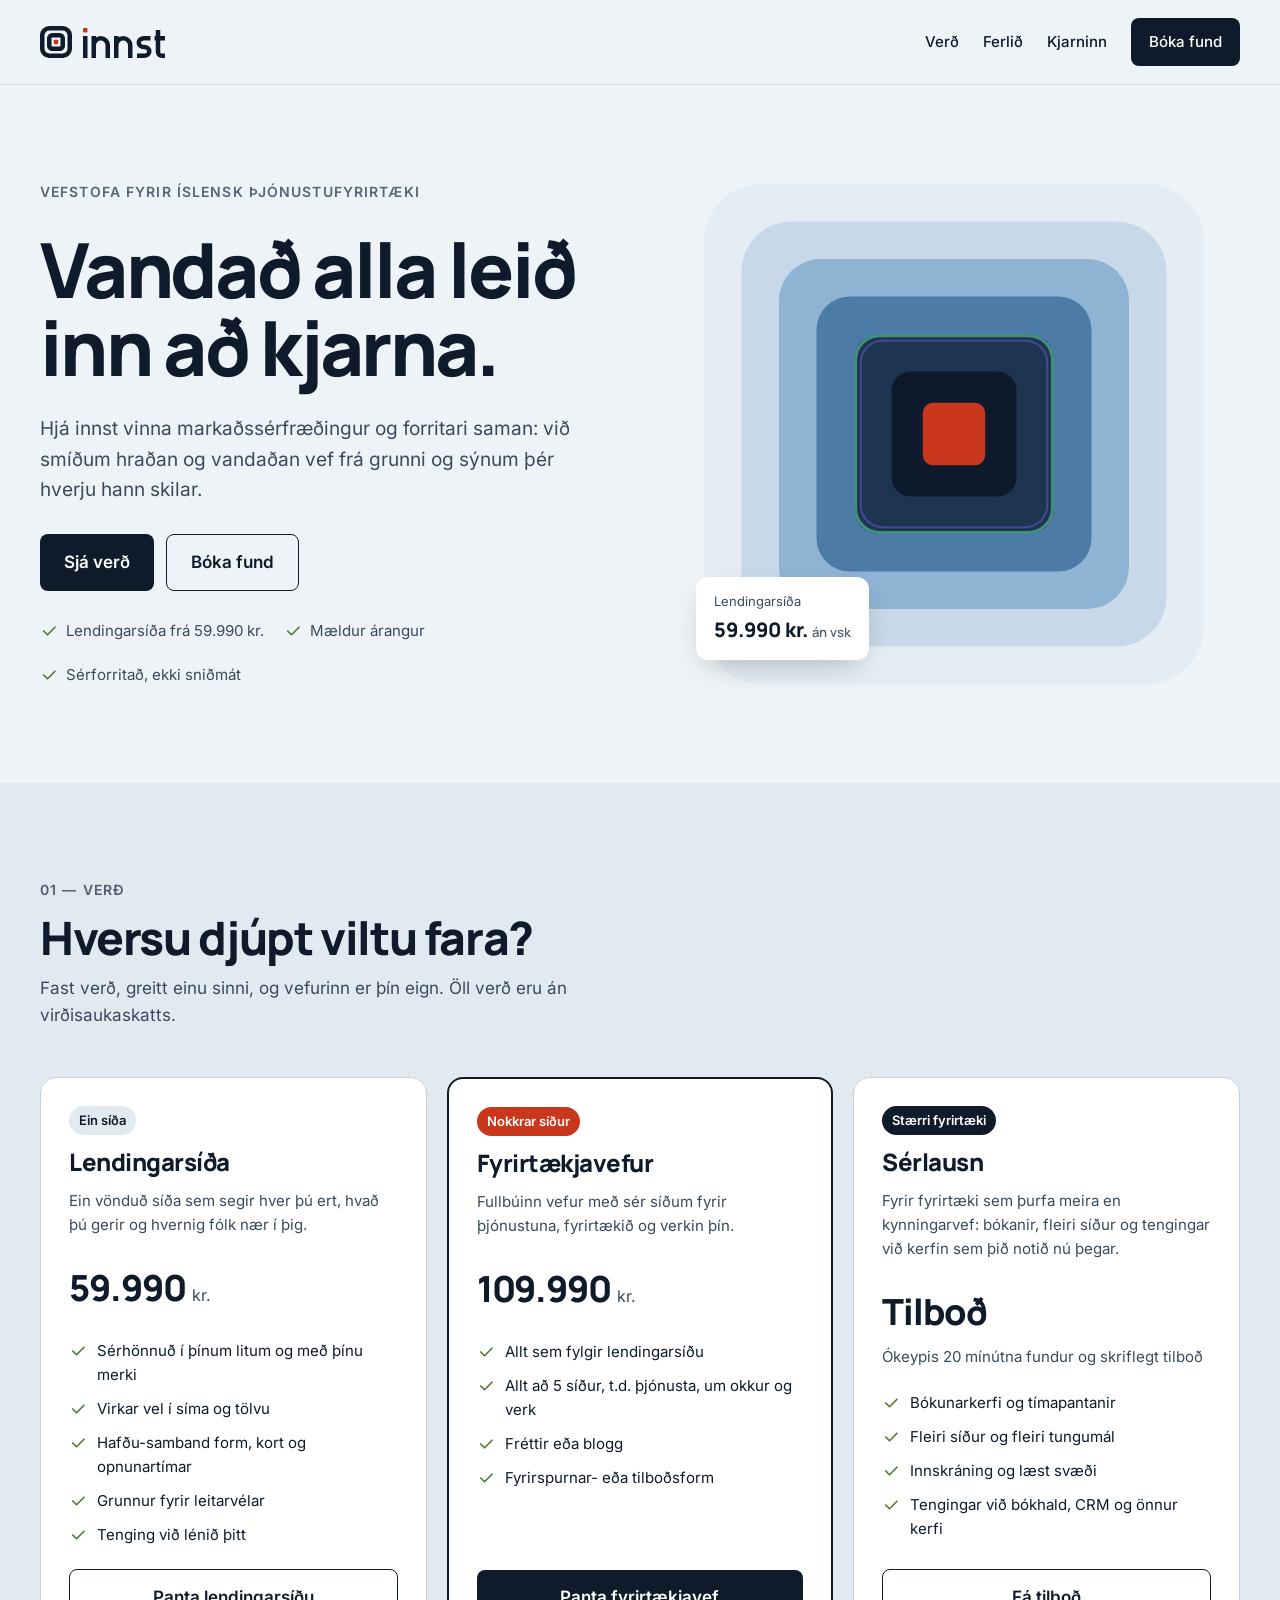
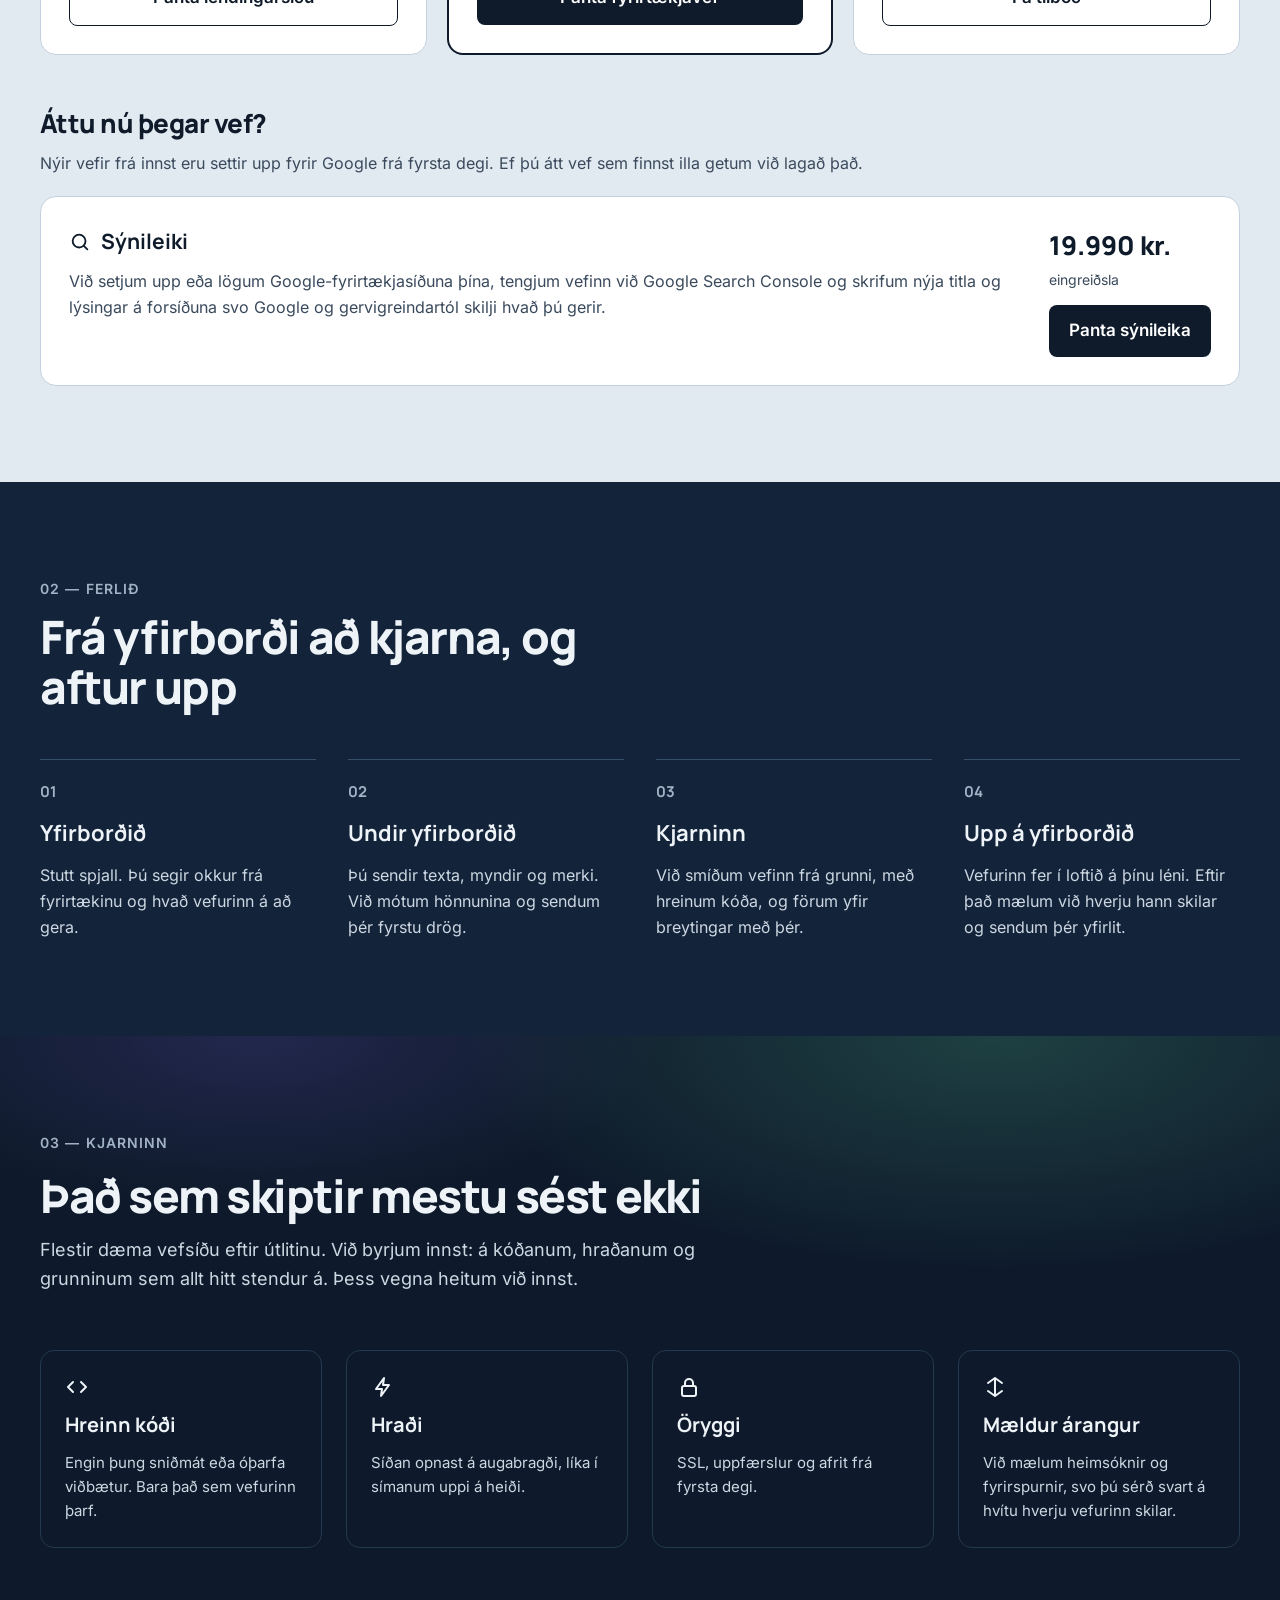
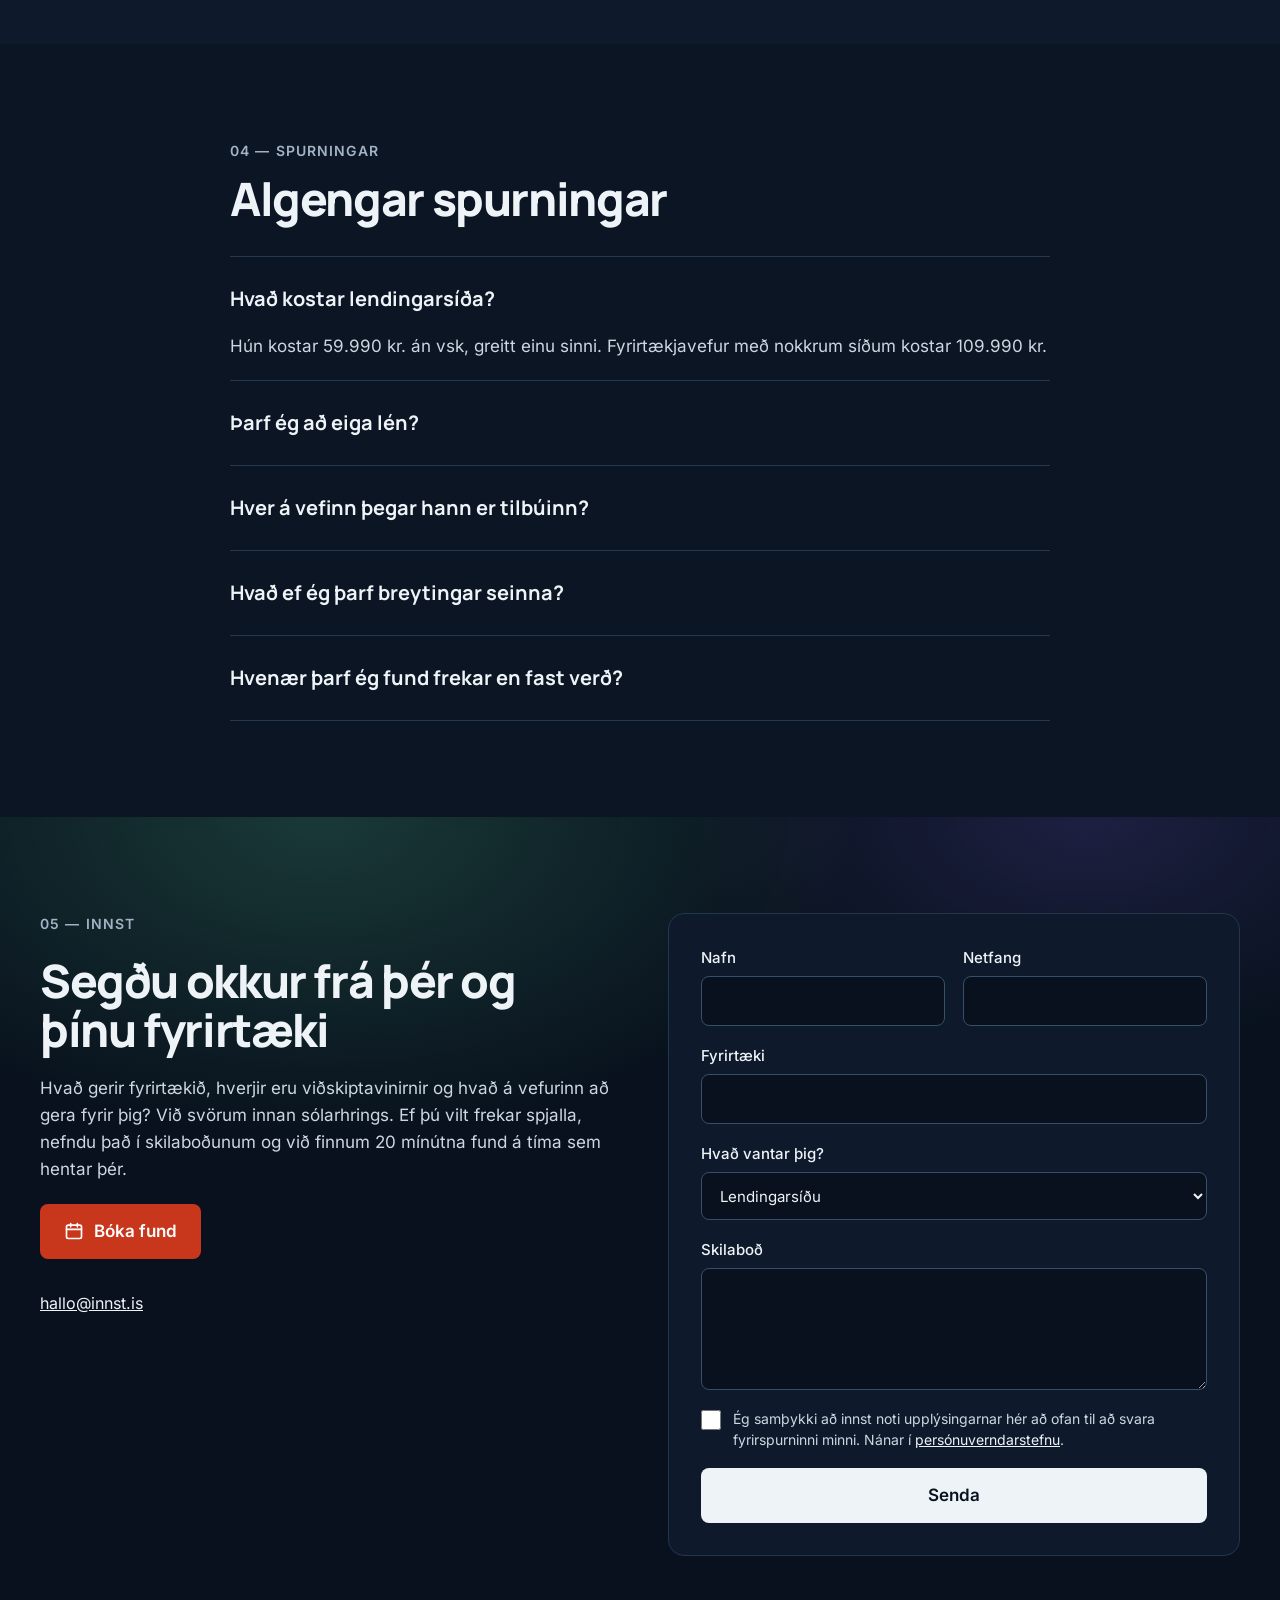
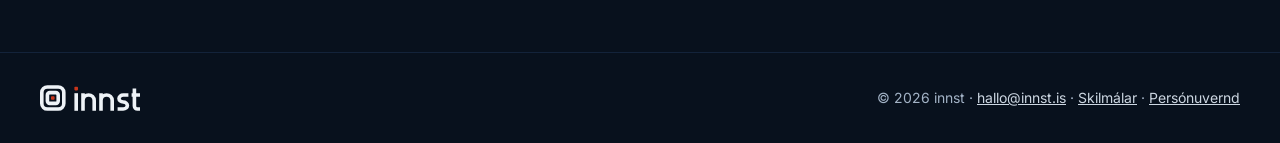
==== index.html @ d6b2d260 "Cloudflare Web Analytics sett inn handvirkt á allar síður innst.is fer ekki lengur í gegnum Cloudfla" ====
<!doctype html>
<html lang="is">
<head>
<meta charset="utf-8">
<meta name="viewport" content="width=device-width, initial-scale=1">
<title>innst — vefstofa</title>
<meta name="description" content="Vandað alla leið inn að kjarna. innst smíðar vefsíður fyrir íslensk þjónustufyrirtæki á föstu verði án vsk.">
<link rel="icon" href="favicon.svg" type="image/svg+xml">
<link rel="icon" href="favicon-32.png" sizes="32x32" type="image/png">
<link rel="apple-touch-icon" href="apple-touch-icon.png">
<meta property="og:title" content="innst — vefstofa">
<meta property="og:description" content="Vandað alla leið inn að kjarna. Vefsíður á föstu verði fyrir íslensk fyrirtæki.">
<meta property="og:type" content="website">
<meta property="og:url" content="https://innst.is/">
<meta property="og:locale" content="is_IS">
<meta property="og:site_name" content="innst">
<meta property="og:image" content="https://innst.is/og-image.png">
<meta property="og:image:width" content="1200">
<meta property="og:image:height" content="630">
<meta property="og:image:alt" content="innst merkið og slagorðið Vandað alla leið inn að kjarna.">
<meta name="twitter:card" content="summary_large_image">
<link rel="canonical" href="https://innst.is/">
<script type="application/ld+json">
{
  "@context": "https://schema.org",
  "@type": "ProfessionalService",
  "name": "innst",
  "description": "Vandað alla leið inn að kjarna. Vefstofa sem smíðar vefsíður fyrir íslensk þjónustufyrirtæki. Markaðssérfræðingur og forritari vinna saman og mæla árangurinn.",
  "url": "https://innst.is/",
  "logo": "https://innst.is/assets/merki/innst-takn-1000.png",
  "image": "https://innst.is/og-image.png",
  "email": "hallo@innst.is",
  "areaServed": { "@type": "Country", "name": "Ísland" },
  "knowsLanguage": ["is", "en"],
  "priceRange": "59.990 kr. – 109.990 kr. (án vsk)",
  "founder": [
    { "@type": "Person", "name": "Axel Örn Gíslason", "jobTitle": "Stofnandi", "email": "axel@innst.is" },
    { "@type": "Person", "name": "Ólafur Rafn Gíslason", "jobTitle": "Meðstofnandi", "email": "olafur@innst.is" }
  ],
  "makesOffer": [
    { "@type": "Offer", "price": "59990", "priceCurrency": "ISK", "itemOffered": { "@type": "Service", "name": "Lendingarsíða" } },
    { "@type": "Offer", "price": "109990", "priceCurrency": "ISK", "itemOffered": { "@type": "Service", "name": "Fyrirtækjavefur" } },
    { "@type": "Offer", "price": "19990", "priceCurrency": "ISK", "itemOffered": { "@type": "Service", "name": "Sýnileiki á Google" } }
  ]
}
</script>
<link rel="preload" href="assets/letur/manrope.woff" as="font" type="font/woff" crossorigin>
<link rel="preload" href="assets/letur/inter.woff" as="font" type="font/woff" crossorigin>
<link rel="stylesheet" href="assets/letur/letur.css">
<style>
body{margin:0;background:#EEF3F7}
[hidden]{display:none !important}
.g-radio{position:absolute;opacity:0;pointer-events:none}
.g-tabs{display:inline-flex;align-self:flex-start;background:#FFFFFF;border:1px solid #C3D1DE;border-radius:999px;padding:4px;gap:4px}
.g-tabs label{font-weight:600;font-size:15px;padding:10px 22px;min-height:44px;box-sizing:border-box;border-radius:999px;cursor:pointer;display:inline-flex;align-items:center;color:#0F1B2A}
#g-askrift:checked~.g-tabs label[for=g-askrift],#g-stadgreida:checked~.g-tabs label[for=g-stadgreida]{background:#0F1B2A;color:#FFFFFF}
#g-askrift:focus-visible~.g-tabs label[for=g-askrift],#g-stadgreida:focus-visible~.g-tabs label[for=g-stadgreida]{outline:2px solid #C8361B;outline-offset:2px}
.g-pane-stadgreida{display:none}
#g-stadgreida:checked~.g-pane-askrift{display:none !important}
#g-stadgreida:checked~.g-pane-stadgreida{display:block}
a{color:#0F1B2A}a:hover{color:#3A4A5C}
details summary{cursor:pointer;list-style:none}
details summary::-webkit-details-marker{display:none}
</style>
</head>
<body>
<div style="font-family: Inter, system-ui, sans-serif; color: #0F1B2A; background: #EEF3F7; font-size: 17px; line-height: 1.6">

<!-- NAV -->
<header style="border-bottom: 1px solid #D3DEE8; background: #EEF3F7">
<nav style="max-width: 1200px; margin: 0 auto; padding: 18px 24px; display: flex; flex-wrap: wrap; align-items: center; justify-content: space-between; gap: 16px">
<a href="#efst" aria-label="innst, forsíða" style="font-family: Manrope, sans-serif; font-weight: 800; font-size: 26px; letter-spacing: -0.04em; text-decoration: none; color: #0F1B2A; display: flex; align-items: center; gap: 10px">
<svg viewBox="0 0 250 64" width="125" height="32" aria-hidden="true"><rect x="4.5" y="4.5" width="55" height="55" rx="14" fill="none" stroke="#0F1B2A" stroke-width="9"></rect><rect x="18.5" y="18.5" width="27" height="27" rx="6" fill="none" stroke="#0F1B2A" stroke-width="9"></rect><rect x="27.5" y="27.5" width="9" height="9" rx="2" fill="#C8361B"></rect><g transform="translate(86 0)"><g fill="none" stroke="#0F1B2A" stroke-width="9"><path d="M4.5 20V64"></path><path d="M21.5 20V64M21.5 38.5A14 14 0 0 1 49.5 38.5V64"></path><path d="M66.5 20V64M66.5 38.5A14 14 0 0 1 94.5 38.5V64"></path><path d="M135 24.5H122A10.5 8.75 0 0 0 111.5 33.25A10.5 8.75 0 0 0 122 42A10.5 8.75 0 0 1 132.5 50.75A10.5 8.75 0 0 1 122 59.5H108"></path><path d="M150 8V52A7.5 7.5 0 0 0 157.5 59.5H164M143 24.5H164"></path></g><rect x="0" y="4" width="9" height="9" rx="2" fill="#C8361B"></rect></g></svg>
</a>
<div style="display: flex; flex-wrap: wrap; align-items: center; gap: 24px; font-size: 15px; font-weight: 500">
<a hidden href="#verkefni" style="text-decoration: none">Verkin</a>
<a href="#verd" style="text-decoration: none">Verð</a>
<a href="#ferlid" style="text-decoration: none">Ferlið</a>
<a href="#kjarninn" style="text-decoration: none">Kjarninn</a>
<a href="#samband" style="text-decoration: none; background: #0F1B2A; color: #FFFFFF; padding: 12px 18px; border-radius: 8px; min-height: 44px; box-sizing: border-box; display: inline-flex; align-items: center">Bóka fund</a>
</div>
</nav>
</header>

<!-- HERO -->
<section id="efst" style="max-width: 1200px; margin: 0 auto; padding: 96px 24px 96px; display: grid; grid-template-columns: repeat(auto-fit, minmax(min(100%, 440px), 1fr)); gap: 56px; align-items: center">
<div style="display: flex; flex-direction: column; gap: 28px">
<p style="margin: 0; font-size: 14px; font-weight: 600; letter-spacing: 0.08em; text-transform: uppercase; color: #556576">Vefstofa fyrir íslensk þjónustufyrirtæki</p>
<h1 style="margin: 0; font-family: Manrope, sans-serif; font-weight: 800; font-size: clamp(42px, 6.2vw, 76px); line-height: 1.02; letter-spacing: -0.035em">Vandað alla leið inn að kjarna.</h1>
<p style="margin: 0; font-size: 19px; color: #3A4A5C; max-width: 34em">Hjá innst vinna markaðssérfræðingur og forritari saman: við smíðum hraðan og vandaðan vef frá grunni og sýnum þér hverju hann skilar.</p>
<div style="display: flex; flex-wrap: wrap; gap: 12px">
<a href="#verd" style="background: #0F1B2A; color: #FFFFFF; text-decoration: none; font-weight: 600; padding: 14px 24px; border-radius: 8px; min-height: 52px; box-sizing: border-box; display: inline-flex; align-items: center">Sjá verð</a>
<a href="#samband" style="border: 1.5px solid #0F1B2A; color: #0F1B2A; text-decoration: none; font-weight: 600; padding: 14px 24px; border-radius: 8px; min-height: 52px; box-sizing: border-box; display: inline-flex; align-items: center">Bóka fund</a>
</div>
<div style="display: flex; flex-wrap: wrap; gap: 20px; font-size: 15px; color: #3A4A5C">
<span style="display: inline-flex; align-items: center; gap: 8px"><svg width="18" height="18" viewBox="0 0 24 24" fill="none" stroke="#4E7A2A" stroke-width="2.2" stroke-linecap="round" stroke-linejoin="round" aria-hidden="true"><path d="M5 12l5 5L20 7"></path></svg>Lendingarsíða frá 59.990 kr.</span>
<span style="display: inline-flex; align-items: center; gap: 8px"><svg width="18" height="18" viewBox="0 0 24 24" fill="none" stroke="#4E7A2A" stroke-width="2.2" stroke-linecap="round" stroke-linejoin="round" aria-hidden="true"><path d="M5 12l5 5L20 7"></path></svg>Mældur árangur</span>
<span style="display: inline-flex; align-items: center; gap: 8px"><svg width="18" height="18" viewBox="0 0 24 24" fill="none" stroke="#4E7A2A" stroke-width="2.2" stroke-linecap="round" stroke-linejoin="round" aria-hidden="true"><path d="M5 12l5 5L20 7"></path></svg>Sérforritað, ekki sniðmát</span>
</div>
</div>

<!-- layers motif -->
<div style="position: relative; width: 100%; max-width: 500px; justify-self: center">
<svg viewBox="0 0 480 480" width="100%" aria-hidden="true" style="display: block">
<rect x="0" y="0" width="480" height="480" rx="56" fill="#E4EDF4"></rect>
<rect x="36" y="36" width="408" height="408" rx="48" fill="#C7D9E8"></rect>
<rect x="72" y="72" width="336" height="336" rx="40" fill="#8FB3D3"></rect>
<rect x="108" y="108" width="264" height="264" rx="32" fill="#4C7BA6"></rect>
<rect x="144" y="144" width="192" height="192" rx="24" fill="#1E3552"></rect>
<rect x="180" y="180" width="120" height="120" rx="18" fill="#0E1A2B"></rect>
<rect x="145.5" y="145.5" width="189" height="189" rx="23" fill="none" stroke="#5FD9A0" stroke-opacity="0.55" stroke-width="3"></rect>
<rect x="150.5" y="150.5" width="179" height="179" rx="21" fill="none" stroke="#8B6CFF" stroke-opacity="0.35" stroke-width="2"></rect>
<rect x="210" y="210" width="60" height="60" rx="10" fill="#C8361B"></rect>
</svg>
<div style="position: absolute; left: -8px; bottom: 24px; background: #FFFFFF; border-radius: 12px; padding: 14px 18px; display: flex; flex-direction: column; gap: 2px; box-shadow: 0 12px 32px -12px rgba(13,15,18,0.3)">
<span style="font-size: 13px; color: #3A4A5C">Lendingarsíða</span>
<span style="font-family: Manrope, sans-serif; font-weight: 800; font-size: 20px; color: #0F1B2A">59.990 kr. <span style="font-size: 13px; font-weight: 600; color: #4F5E6E">án vsk</span></span>
<span hidden style="font-size: 13px; font-weight: 600; color: #4F5E6E">eða 12.990 kr. á mánuði í áskrift</span>
</div>
</div>
</section>

<!-- 01 PORTFOLIO -->
<section hidden id="verkefni" style="max-width: 1200px; margin: 0 auto; padding: 24px 24px 96px; display: flex; flex-direction: column; gap: 40px">
<div style="display: flex; flex-direction: column; gap: 12px; max-width: 640px">
<p style="margin: 0; font-size: 14px; font-weight: 600; letter-spacing: 0.08em; text-transform: uppercase; color: #556576">01 — Verkin</p>
<h2 style="margin: 0; font-family: Manrope, sans-serif; font-weight: 800; font-size: clamp(32px, 4vw, 46px); line-height: 1.08; letter-spacing: -0.03em">Innsýn í nokkur verkefni</h2>
</div>
<div style="display: grid; grid-template-columns: repeat(auto-fit, minmax(min(100%, 320px), 1fr)); gap: 24px">
<a href="https://verkstyring.netlify.app/" style="text-decoration: none; color: #0F1B2A; display: flex; flex-direction: column; gap: 16px">
<img src="assets/verkefni/verkstyring.jpg" alt="Forsíða Verkstýringar ehf." style="display: block; width: 100%; aspect-ratio: 4 / 3; object-fit: cover; object-position: top; border-radius: 12px; border: 1px solid #D3DEE8; box-sizing: border-box">
<div style="display: flex; flex-direction: column; gap: 4px">
<span style="font-size: 13px; font-weight: 600; letter-spacing: 0.06em; text-transform: uppercase; color: #4F5E6E">Fyrirtækjavefur · verkbeiðnir á netinu</span>
<span style="font-family: Manrope, sans-serif; font-weight: 700; font-size: 20px">Verkstýring ehf.</span>
<span style="font-size: 15px; color: #3A4A5C">Nýr vefur fyrir óháða byggingarstjórn á höfuðborgarsvæðinu. Viðskiptavinir senda nú verkbeiðni beint í gegnum vefinn í stað þess að hringja, og verðlisti, þjónusta og byggingarreglugerð eru á einum stað, á íslensku og ensku.</span>
</div>
</a>
<a href="https://gislio.gislio.workers.dev/" style="text-decoration: none; color: #0F1B2A; display: flex; flex-direction: column; gap: 16px">
<img src="assets/verkefni/gisli.jpg" alt="Forsíða persónulegs vefs Gísla Rafns Ólafssonar" style="display: block; width: 100%; aspect-ratio: 4 / 3; object-fit: cover; object-position: top; border-radius: 12px; border: 1px solid #D3DEE8; box-sizing: border-box">
<div style="display: flex; flex-direction: column; gap: 4px">
<span style="font-size: 13px; font-weight: 600; letter-spacing: 0.06em; text-transform: uppercase; color: #4F5E6E">Persónulegur vefur</span>
<span style="font-family: Manrope, sans-serif; font-weight: 700; font-size: 20px">Gísli Rafn Ólafsson</span>
<span style="font-size: 15px; color: #3A4A5C">Persónulegur vefur fyrir ráðgjafa, höfund og fyrirlesara um gervigreind og forystu. Greinar, bækur, fyrirlestrar og fréttabréf eru á einum stað, með skýrri leið til að bóka fyrirlestur.</span>
</div>
</a>
<div style="display: flex; flex-direction: column; gap: 16px">
<div style="aspect-ratio: 4 / 3; border-radius: 12px; background: #DDE6EE; border: 1px solid #D3DEE8; display: flex; align-items: center; justify-content: center; font-size: 14px; color: #556576">[Skjámynd af verkefni]</div>
<div style="display: flex; flex-direction: column; gap: 4px">
<span style="font-family: Manrope, sans-serif; font-weight: 700; font-size: 20px">[Næsta verkefni]</span>
<span style="font-size: 15px; color: #3A4A5C">[Stutt lýsing]</span>
</div>
</div>
</div>
</section>

<!-- 02 PRICING -->
<section id="verd" style="background: #E2EAF1">
<div style="max-width: 1200px; margin: 0 auto; padding: 96px 24px; display: flex; flex-direction: column; gap: 48px">
<div style="display: flex; flex-direction: column; gap: 12px; max-width: 640px">
<p style="margin: 0; font-size: 14px; font-weight: 600; letter-spacing: 0.08em; text-transform: uppercase; color: #4F5E6E">01 — Verð</p>
<h2 style="margin: 0; font-family: Manrope, sans-serif; font-weight: 800; font-size: clamp(32px, 4vw, 46px); line-height: 1.08; letter-spacing: -0.03em">Hversu djúpt viltu fara?</h2>
<p style="margin: 0; color: #3A4A5C">Fast verð, greitt einu sinni, og vefurinn er þín eign. Öll verð eru án virðisaukaskatts.</p>
<p hidden style="margin: 0; color: #3A4A5C">Veldu hvort þú staðgreiðir vefinn og greiðir aðeins fyrir hýsingu eftir það, eða greiðir hann mánaðarlega í áskrift, án stofngjalds. Öll verð eru án virðisaukaskatts.</p>
</div>
<div style="display: flex; flex-direction: column; gap: 24px; position: relative">
<input type="radio" name="greidsla" id="g-stadgreida" class="g-radio" checked>
<input type="radio" name="greidsla" id="g-askrift" class="g-radio">
<div hidden class="g-tabs" role="radiogroup" aria-label="Greiðsluleið"><label for="g-stadgreida">Staðgreiða</label><label for="g-askrift">Áskrift</label></div>
<div hidden class="g-pane-askrift" style="display: flex; flex-direction: column; gap: 20px">
<div style="display: grid; grid-template-columns: repeat(auto-fit, minmax(min(100%, 260px), 1fr)); gap: 20px; align-items: stretch">
<div style="border: 1px solid #C3D1DE; border-radius: 16px; padding: 28px; display: flex; flex-direction: column; gap: 22px; background: #FFFFFF">
<div style="display: flex; flex-direction: column; gap: 8px">
<span style="align-self: flex-start; font-size: 13px; font-weight: 600; background: #E2EAF1; color: #0F1B2A; padding: 4px 10px; border-radius: 999px">Ein síða</span>
<h3 style="margin: 0; font-family: Manrope, sans-serif; font-weight: 800; font-size: 24px; letter-spacing: -0.02em">Lendingarsíða</h3>
<p style="margin: 0; color: #3A4A5C; font-size: 15px">Ein vönduð síða sem segir hver þú ert, hvað þú gerir og hvernig fólk nær í þig.</p>
</div>
<div style="display: flex; flex-direction: column; gap: 4px">
<div style="display: flex; align-items: baseline; gap: 6px"><span style="font-family: Manrope, sans-serif; font-size: 36px; font-weight: 800; letter-spacing: -0.03em">12.990</span><span style="color: #3A4A5C; font-size: 16px">kr. á mánuði</span></div>
<span style="font-size: 15px; color: #3A4A5C">Ekkert stofngjald · 12 mánaða binding</span>
</div>
<ul style="margin: 0; padding: 0; list-style: none; display: flex; flex-direction: column; gap: 10px; font-size: 15px">
<li style="display: flex; gap: 10px"><svg width="18" height="18" viewBox="0 0 24 24" fill="none" stroke="#4E7A2A" stroke-width="2.2" stroke-linecap="round" stroke-linejoin="round" aria-hidden="true" style="flex: none; margin-top: 3px"><path d="M5 12l5 5L20 7"></path></svg>Sérhönnuð, virkar vel í síma og tölvu</li>
<li style="display: flex; gap: 10px"><svg width="18" height="18" viewBox="0 0 24 24" fill="none" stroke="#4E7A2A" stroke-width="2.2" stroke-linecap="round" stroke-linejoin="round" aria-hidden="true" style="flex: none; margin-top: 3px"><path d="M5 12l5 5L20 7"></path></svg>Hafðu-samband form, kort og opnunartímar</li>
<li style="display: flex; gap: 10px"><svg width="18" height="18" viewBox="0 0 24 24" fill="none" stroke="#4E7A2A" stroke-width="2.2" stroke-linecap="round" stroke-linejoin="round" aria-hidden="true" style="flex: none; margin-top: 3px"><path d="M5 12l5 5L20 7"></path></svg>Hýsing, öryggisuppfærslur og afrit</li>
<li style="display: flex; gap: 10px"><svg width="18" height="18" viewBox="0 0 24 24" fill="none" stroke="#4E7A2A" stroke-width="2.2" stroke-linecap="round" stroke-linejoin="round" aria-hidden="true" style="flex: none; margin-top: 3px"><path d="M5 12l5 5L20 7"></path></svg>1 vinnustund á mánuði fyrir breytingar</li>
</ul>
<a href="#samband" style="margin-top: auto; border: 1.5px solid #0F1B2A; color: #0F1B2A; text-decoration: none; font-weight: 600; padding: 14px 20px; border-radius: 8px; min-height: 52px; box-sizing: border-box; display: flex; align-items: center; justify-content: center">Velja áskrift</a>
</div>

<div style="border: 2px solid #0F1B2A; border-radius: 16px; padding: 28px; display: flex; flex-direction: column; gap: 22px; background: #FFFFFF">
<div style="display: flex; flex-direction: column; gap: 8px">
<span style="align-self: flex-start; font-size: 13px; font-weight: 600; background: #C8361B; color: #FFFFFF; padding: 4px 10px; border-radius: 999px">Nokkrar síður</span>
<h3 style="margin: 0; font-family: Manrope, sans-serif; font-weight: 800; font-size: 24px; letter-spacing: -0.02em">Fyrirtækjavefur</h3>
<p style="margin: 0; color: #3A4A5C; font-size: 15px">Fullbúinn vefur með sér síðum fyrir þjónustuna, fyrirtækið og verkin þín.</p>
</div>
<div style="display: flex; flex-direction: column; gap: 4px">
<div style="display: flex; align-items: baseline; gap: 6px"><span style="font-family: Manrope, sans-serif; font-size: 36px; font-weight: 800; letter-spacing: -0.03em">18.990</span><span style="color: #3A4A5C; font-size: 16px">kr. á mánuði</span></div>
<span style="font-size: 15px; color: #3A4A5C">Ekkert stofngjald · 12 mánaða binding</span>
</div>
<ul style="margin: 0; padding: 0; list-style: none; display: flex; flex-direction: column; gap: 10px; font-size: 15px">
<li style="display: flex; gap: 10px"><svg width="18" height="18" viewBox="0 0 24 24" fill="none" stroke="#4E7A2A" stroke-width="2.2" stroke-linecap="round" stroke-linejoin="round" aria-hidden="true" style="flex: none; margin-top: 3px"><path d="M5 12l5 5L20 7"></path></svg>Allt að 5 síður, t.d. þjónusta, um okkur og verk</li>
<li style="display: flex; gap: 10px"><svg width="18" height="18" viewBox="0 0 24 24" fill="none" stroke="#4E7A2A" stroke-width="2.2" stroke-linecap="round" stroke-linejoin="round" aria-hidden="true" style="flex: none; margin-top: 3px"><path d="M5 12l5 5L20 7"></path></svg>Hýsing, öryggisuppfærslur og afrit</li>
<li style="display: flex; gap: 10px"><svg width="18" height="18" viewBox="0 0 24 24" fill="none" stroke="#4E7A2A" stroke-width="2.2" stroke-linecap="round" stroke-linejoin="round" aria-hidden="true" style="flex: none; margin-top: 3px"><path d="M5 12l5 5L20 7"></path></svg>1 vinnustund á mánuði fyrir breytingar</li>
</ul>
<a href="#samband" style="margin-top: auto; background: #0F1B2A; color: #FFFFFF; text-decoration: none; font-weight: 600; padding: 14px 20px; border-radius: 8px; min-height: 52px; box-sizing: border-box; display: flex; align-items: center; justify-content: center">Velja áskrift</a>
</div>
<div style="border: 1px solid #C3D1DE; border-radius: 16px; padding: 28px; display: flex; flex-direction: column; gap: 22px; background: #FFFFFF">
<div style="display: flex; flex-direction: column; gap: 8px">
<span style="align-self: flex-start; font-size: 13px; font-weight: 600; background: #0F1B2A; color: #FFFFFF; padding: 4px 10px; border-radius: 999px">Stærri fyrirtæki</span>
<h3 style="margin: 0; font-family: Manrope, sans-serif; font-weight: 800; font-size: 24px; letter-spacing: -0.02em">Sérlausn</h3>
<p style="margin: 0; color: #3A4A5C; font-size: 15px">Fyrir fyrirtæki sem þurfa meira en kynningarvef: bókanir, fleiri síður og tengingar við kerfin sem þið notið nú þegar.</p>
</div>
<div style="display: flex; flex-direction: column; gap: 4px">
<div style="display: flex; align-items: baseline; gap: 6px"><span style="font-family: Manrope, sans-serif; font-size: 36px; font-weight: 800; letter-spacing: -0.03em">Tilboð</span></div>
<span style="font-size: 15px; color: #3A4A5C">Í áskrift eða staðgreitt · ókeypis 20 mínútna fundur</span>
</div>
<ul style="margin: 0; padding: 0; list-style: none; display: flex; flex-direction: column; gap: 10px; font-size: 15px">
<li style="display: flex; gap: 10px"><svg width="18" height="18" viewBox="0 0 24 24" fill="none" stroke="#4E7A2A" stroke-width="2.2" stroke-linecap="round" stroke-linejoin="round" aria-hidden="true" style="flex: none; margin-top: 3px"><path d="M5 12l5 5L20 7"></path></svg>Bókunarkerfi og tímapantanir</li>
<li style="display: flex; gap: 10px"><svg width="18" height="18" viewBox="0 0 24 24" fill="none" stroke="#4E7A2A" stroke-width="2.2" stroke-linecap="round" stroke-linejoin="round" aria-hidden="true" style="flex: none; margin-top: 3px"><path d="M5 12l5 5L20 7"></path></svg>Fleiri síður og fleiri tungumál</li>
<li style="display: flex; gap: 10px"><svg width="18" height="18" viewBox="0 0 24 24" fill="none" stroke="#4E7A2A" stroke-width="2.2" stroke-linecap="round" stroke-linejoin="round" aria-hidden="true" style="flex: none; margin-top: 3px"><path d="M5 12l5 5L20 7"></path></svg>Innskráning og læst svæði</li>
<li style="display: flex; gap: 10px"><svg width="18" height="18" viewBox="0 0 24 24" fill="none" stroke="#4E7A2A" stroke-width="2.2" stroke-linecap="round" stroke-linejoin="round" aria-hidden="true" style="flex: none; margin-top: 3px"><path d="M5 12l5 5L20 7"></path></svg>Tengingar við bókhald, CRM og önnur kerfi</li>
<li hidden style="display: flex; gap: 10px"><svg width="18" height="18" viewBox="0 0 24 24" fill="none" stroke="#4E7A2A" stroke-width="2.2" stroke-linecap="round" stroke-linejoin="round" aria-hidden="true" style="flex: none; margin-top: 3px"><path d="M5 12l5 5L20 7"></path></svg>Hýsing, umsjón og vinnustundir eftir þörfum</li>
</ul>
<a href="#samband" style="margin-top: auto; border: 1.5px solid #0F1B2A; color: #0F1B2A; text-decoration: none; font-weight: 600; padding: 14px 20px; border-radius: 8px; min-height: 52px; box-sizing: border-box; display: flex; align-items: center; justify-content: center">Fá tilboð</a>
</div>
</div>
<div style="border: 1px solid #C3D1DE; border-radius: 16px; padding: 20px 24px; background: #EEF3F7; display: flex; flex-direction: column; gap: 6px">
<span style="font-family: Manrope, sans-serif; font-weight: 700; font-size: 17px">Svona virkar áskriftin</span>
<span style="font-size: 15px; color: #3A4A5C">Binditíminn er 12 mánuðir og eftir það heldur áskriftin áfram mánaðarlega með eins mánaðar uppsagnarfresti. Vinnustundin færist ekki á milli mánaða og vinna umfram hana kostar 14.990 kr. á klukkustund. Viltu eiga vefinn? Eftir 12 mánuði getur þú keypt hann út fyrir 29.990 kr. (lendingarsíða) eða 49.990 kr. (fyrirtækjavefur). <a href="skilmalar.html" style="color: #0F1B2A">Lesa skilmálana</a></span>
</div>
</div>
<div class="g-pane-stadgreida">
<div style="display: grid; grid-template-columns: repeat(auto-fit, minmax(min(100%, 260px), 1fr)); gap: 20px; align-items: stretch">

<div style="border: 1px solid #C3D1DE; border-radius: 16px; padding: 28px; display: flex; flex-direction: column; gap: 22px; background: #FFFFFF">
<div style="display: flex; flex-direction: column; gap: 8px">
<span style="align-self: flex-start; font-size: 13px; font-weight: 600; background: #E2EAF1; color: #0F1B2A; padding: 4px 10px; border-radius: 999px">Ein síða</span>
<h3 style="margin: 0; font-family: Manrope, sans-serif; font-weight: 800; font-size: 24px; letter-spacing: -0.02em">Lendingarsíða</h3>
<p style="margin: 0; color: #3A4A5C; font-size: 15px">Ein vönduð síða sem segir hver þú ert, hvað þú gerir og hvernig fólk nær í þig.</p>
</div>
<div style="display: flex; flex-direction: column; gap: 4px">
<div style="display: flex; align-items: baseline; gap: 6px"><span style="font-family: Manrope, sans-serif; font-size: 36px; font-weight: 800; letter-spacing: -0.03em">59.990</span><span style="color: #3A4A5C; font-size: 16px">kr.</span></div>
<span hidden style="font-size: 15px; color: #3A4A5C">+ 3.990 kr. á mánuði fyrir hýsingu</span>
</div>
<ul style="margin: 0; padding: 0; list-style: none; display: flex; flex-direction: column; gap: 10px; font-size: 15px">
<li style="display: flex; gap: 10px"><svg width="18" height="18" viewBox="0 0 24 24" fill="none" stroke="#4E7A2A" stroke-width="2.2" stroke-linecap="round" stroke-linejoin="round" aria-hidden="true" style="flex: none; margin-top: 3px"><path d="M5 12l5 5L20 7"></path></svg>Sérhönnuð í þínum litum og með þínu merki</li>
<li style="display: flex; gap: 10px"><svg width="18" height="18" viewBox="0 0 24 24" fill="none" stroke="#4E7A2A" stroke-width="2.2" stroke-linecap="round" stroke-linejoin="round" aria-hidden="true" style="flex: none; margin-top: 3px"><path d="M5 12l5 5L20 7"></path></svg>Virkar vel í síma og tölvu</li>
<li style="display: flex; gap: 10px"><svg width="18" height="18" viewBox="0 0 24 24" fill="none" stroke="#4E7A2A" stroke-width="2.2" stroke-linecap="round" stroke-linejoin="round" aria-hidden="true" style="flex: none; margin-top: 3px"><path d="M5 12l5 5L20 7"></path></svg>Hafðu-samband form, kort og opnunartímar</li>
<li style="display: flex; gap: 10px"><svg width="18" height="18" viewBox="0 0 24 24" fill="none" stroke="#4E7A2A" stroke-width="2.2" stroke-linecap="round" stroke-linejoin="round" aria-hidden="true" style="flex: none; margin-top: 3px"><path d="M5 12l5 5L20 7"></path></svg>Grunnur fyrir leitarvélar</li>
<li style="display: flex; gap: 10px"><svg width="18" height="18" viewBox="0 0 24 24" fill="none" stroke="#4E7A2A" stroke-width="2.2" stroke-linecap="round" stroke-linejoin="round" aria-hidden="true" style="flex: none; margin-top: 3px"><path d="M5 12l5 5L20 7"></path></svg>Tenging við lénið þitt</li>
</ul>
<a href="#samband" style="margin-top: auto; border: 1.5px solid #0F1B2A; color: #0F1B2A; text-decoration: none; font-weight: 600; padding: 14px 20px; border-radius: 8px; min-height: 52px; box-sizing: border-box; display: flex; align-items: center; justify-content: center">Panta lendingarsíðu</a>
</div>

<div style="border: 2px solid #0F1B2A; border-radius: 16px; padding: 28px; display: flex; flex-direction: column; gap: 22px; background: #FFFFFF">
<div style="display: flex; flex-direction: column; gap: 8px">
<span style="align-self: flex-start; font-size: 13px; font-weight: 600; background: #C8361B; color: #FFFFFF; padding: 4px 10px; border-radius: 999px">Nokkrar síður</span>
<h3 style="margin: 0; font-family: Manrope, sans-serif; font-weight: 800; font-size: 24px; letter-spacing: -0.02em">Fyrirtækjavefur</h3>
<p style="margin: 0; color: #3A4A5C; font-size: 15px">Fullbúinn vefur með sér síðum fyrir þjónustuna, fyrirtækið og verkin þín.</p>
</div>
<div style="display: flex; flex-direction: column; gap: 4px">
<div style="display: flex; align-items: baseline; gap: 6px"><span style="font-family: Manrope, sans-serif; font-size: 36px; font-weight: 800; letter-spacing: -0.03em">109.990</span><span style="color: #3A4A5C; font-size: 16px">kr.</span></div>
<span hidden style="font-size: 15px; color: #3A4A5C">+ 3.990 kr. á mánuði fyrir hýsingu</span>
</div>
<ul style="margin: 0; padding: 0; list-style: none; display: flex; flex-direction: column; gap: 10px; font-size: 15px">
<li style="display: flex; gap: 10px"><svg width="18" height="18" viewBox="0 0 24 24" fill="none" stroke="#4E7A2A" stroke-width="2.2" stroke-linecap="round" stroke-linejoin="round" aria-hidden="true" style="flex: none; margin-top: 3px"><path d="M5 12l5 5L20 7"></path></svg>Allt sem fylgir lendingarsíðu</li>
<li style="display: flex; gap: 10px"><svg width="18" height="18" viewBox="0 0 24 24" fill="none" stroke="#4E7A2A" stroke-width="2.2" stroke-linecap="round" stroke-linejoin="round" aria-hidden="true" style="flex: none; margin-top: 3px"><path d="M5 12l5 5L20 7"></path></svg>Allt að 5 síður, t.d. þjónusta, um okkur og verk</li>
<li style="display: flex; gap: 10px"><svg width="18" height="18" viewBox="0 0 24 24" fill="none" stroke="#4E7A2A" stroke-width="2.2" stroke-linecap="round" stroke-linejoin="round" aria-hidden="true" style="flex: none; margin-top: 3px"><path d="M5 12l5 5L20 7"></path></svg>Fréttir eða blogg</li>
<li style="display: flex; gap: 10px"><svg width="18" height="18" viewBox="0 0 24 24" fill="none" stroke="#4E7A2A" stroke-width="2.2" stroke-linecap="round" stroke-linejoin="round" aria-hidden="true" style="flex: none; margin-top: 3px"><path d="M5 12l5 5L20 7"></path></svg>Fyrirspurnar- eða tilboðsform</li>
</ul>
<a href="#samband" style="margin-top: auto; background: #0F1B2A; color: #FFFFFF; text-decoration: none; font-weight: 600; padding: 14px 20px; border-radius: 8px; min-height: 52px; box-sizing: border-box; display: flex; align-items: center; justify-content: center">Panta fyrirtækjavef</a>
</div>
<div style="border: 1px solid #C3D1DE; border-radius: 16px; padding: 28px; display: flex; flex-direction: column; gap: 22px; background: #FFFFFF">
<div style="display: flex; flex-direction: column; gap: 8px">
<span style="align-self: flex-start; font-size: 13px; font-weight: 600; background: #0F1B2A; color: #FFFFFF; padding: 4px 10px; border-radius: 999px">Stærri fyrirtæki</span>
<h3 style="margin: 0; font-family: Manrope, sans-serif; font-weight: 800; font-size: 24px; letter-spacing: -0.02em">Sérlausn</h3>
<p style="margin: 0; color: #3A4A5C; font-size: 15px">Fyrir fyrirtæki sem þurfa meira en kynningarvef: bókanir, fleiri síður og tengingar við kerfin sem þið notið nú þegar.</p>
</div>
<div style="display: flex; flex-direction: column; gap: 4px">
<div style="display: flex; align-items: baseline; gap: 6px"><span style="font-family: Manrope, sans-serif; font-size: 36px; font-weight: 800; letter-spacing: -0.03em">Tilboð</span></div>
<span style="font-size: 15px; color: #3A4A5C">Ókeypis 20 mínútna fundur og skriflegt tilboð</span>
</div>
<ul style="margin: 0; padding: 0; list-style: none; display: flex; flex-direction: column; gap: 10px; font-size: 15px">
<li style="display: flex; gap: 10px"><svg width="18" height="18" viewBox="0 0 24 24" fill="none" stroke="#4E7A2A" stroke-width="2.2" stroke-linecap="round" stroke-linejoin="round" aria-hidden="true" style="flex: none; margin-top: 3px"><path d="M5 12l5 5L20 7"></path></svg>Bókunarkerfi og tímapantanir</li>
<li style="display: flex; gap: 10px"><svg width="18" height="18" viewBox="0 0 24 24" fill="none" stroke="#4E7A2A" stroke-width="2.2" stroke-linecap="round" stroke-linejoin="round" aria-hidden="true" style="flex: none; margin-top: 3px"><path d="M5 12l5 5L20 7"></path></svg>Fleiri síður og fleiri tungumál</li>
<li style="display: flex; gap: 10px"><svg width="18" height="18" viewBox="0 0 24 24" fill="none" stroke="#4E7A2A" stroke-width="2.2" stroke-linecap="round" stroke-linejoin="round" aria-hidden="true" style="flex: none; margin-top: 3px"><path d="M5 12l5 5L20 7"></path></svg>Innskráning og læst svæði</li>
<li style="display: flex; gap: 10px"><svg width="18" height="18" viewBox="0 0 24 24" fill="none" stroke="#4E7A2A" stroke-width="2.2" stroke-linecap="round" stroke-linejoin="round" aria-hidden="true" style="flex: none; margin-top: 3px"><path d="M5 12l5 5L20 7"></path></svg>Tengingar við bókhald, CRM og önnur kerfi</li>
<li hidden style="display: flex; gap: 10px"><svg width="18" height="18" viewBox="0 0 24 24" fill="none" stroke="#4E7A2A" stroke-width="2.2" stroke-linecap="round" stroke-linejoin="round" aria-hidden="true" style="flex: none; margin-top: 3px"><path d="M5 12l5 5L20 7"></path></svg>Hýsing, umsjón og vinnustundir eftir þörfum</li>
</ul>
<a href="#samband" style="margin-top: auto; border: 1.5px solid #0F1B2A; color: #0F1B2A; text-decoration: none; font-weight: 600; padding: 14px 20px; border-radius: 8px; min-height: 52px; box-sizing: border-box; display: flex; align-items: center; justify-content: center">Fá tilboð</a>
</div>

<div hidden style="border: 1px solid #C3D1DE; border-radius: 16px; padding: 28px; display: flex; flex-direction: column; gap: 22px; background: #FFFFFF">
<div style="display: flex; flex-direction: column; gap: 8px">
<span style="align-self: flex-start; font-size: 13px; font-weight: 600; background: #E2EAF1; color: #0F1B2A; padding: 4px 10px; border-radius: 999px">Netverslun</span>
<h3 style="margin: 0; font-family: Manrope, sans-serif; font-weight: 800; font-size: 24px; letter-spacing: -0.02em">Vefverslun</h3>
<p style="margin: 0; color: #3A4A5C; font-size: 15px">Seldu vörurnar þínar á netinu, með körfu, greiðslum og pöntunum á einum stað.</p>
</div>
<div style="display: flex; flex-direction: column; gap: 4px">
<div style="display: flex; align-items: baseline; gap: 6px"><span style="color: #3A4A5C; font-size: 16px">Frá</span><span style="font-family: Manrope, sans-serif; font-size: 36px; font-weight: 800; letter-spacing: -0.03em">199.990</span><span style="color: #3A4A5C; font-size: 16px">kr.</span></div>
<span style="font-size: 15px; color: #3A4A5C">+ 6.990 kr. á mánuði</span>
</div>
<ul style="margin: 0; padding: 0; list-style: none; display: flex; flex-direction: column; gap: 10px; font-size: 15px">
<li style="display: flex; gap: 10px"><svg width="18" height="18" viewBox="0 0 24 24" fill="none" stroke="#4E7A2A" stroke-width="2.2" stroke-linecap="round" stroke-linejoin="round" aria-hidden="true" style="flex: none; margin-top: 3px"><path d="M5 12l5 5L20 7"></path></svg>Allt sem fylgir fyrirtækjavef</li>
<li style="display: flex; gap: 10px"><svg width="18" height="18" viewBox="0 0 24 24" fill="none" stroke="#4E7A2A" stroke-width="2.2" stroke-linecap="round" stroke-linejoin="round" aria-hidden="true" style="flex: none; margin-top: 3px"><path d="M5 12l5 5L20 7"></path></svg>Vörusíður, karfa og örugg greiðsla</li>
<li style="display: flex; gap: 10px"><svg width="18" height="18" viewBox="0 0 24 24" fill="none" stroke="#4E7A2A" stroke-width="2.2" stroke-linecap="round" stroke-linejoin="round" aria-hidden="true" style="flex: none; margin-top: 3px"><path d="M5 12l5 5L20 7"></path></svg>Tenging við íslenska greiðslugátt</li>
<li style="display: flex; gap: 10px"><svg width="18" height="18" viewBox="0 0 24 24" fill="none" stroke="#4E7A2A" stroke-width="2.2" stroke-linecap="round" stroke-linejoin="round" aria-hidden="true" style="flex: none; margin-top: 3px"><path d="M5 12l5 5L20 7"></path></svg>Pantanayfirlit og birgðastaða</li>
<li style="display: flex; gap: 10px"><svg width="18" height="18" viewBox="0 0 24 24" fill="none" stroke="#4E7A2A" stroke-width="2.2" stroke-linecap="round" stroke-linejoin="round" aria-hidden="true" style="flex: none; margin-top: 3px"><path d="M5 12l5 5L20 7"></path></svg>Kennsla í að setja inn vörur</li>
</ul>
<a href="#samband" style="margin-top: auto; border: 1.5px solid #0F1B2A; color: #0F1B2A; text-decoration: none; font-weight: 600; padding: 14px 20px; border-radius: 8px; min-height: 52px; box-sizing: border-box; display: flex; align-items: center; justify-content: center">Fá tilboð</a>
</div>


<div hidden style="border: 1.5px dashed #9DB0C2; border-radius: 16px; padding: 28px; display: flex; flex-direction: column; gap: 22px; background: #EEF3F7">
<div style="display: flex; flex-direction: column; gap: 8px">
<span style="align-self: flex-start; font-size: 13px; font-weight: 600; background: #D3DEE8; color: #3A4A5C; padding: 4px 10px; border-radius: 999px">Væntanlegt</span>
<h3 style="margin: 0; font-family: Manrope, sans-serif; font-weight: 800; font-size: 24px; letter-spacing: -0.02em">Smáforrit</h3>
<p style="margin: 0; color: #3A4A5C; font-size: 15px">Öpp fyrir síma og vef, frá hugmynd að útgáfu. Við erum að smíða tvö öpp núna og opnum fyrir þessa þjónustu fljótlega.</p>
</div>
<div style="display: flex; align-items: baseline; gap: 8px">
<span style="font-family: Manrope, sans-serif; font-size: 36px; font-weight: 800; letter-spacing: -0.03em; color: #4F5E6E">Bráðum</span>
</div>
<p style="margin: 0; font-size: 15px; color: #3A4A5C">Viltu heyra þegar það opnar? Sendu okkur línu og við látum þig vita.</p>
<a href="#samband" style="margin-top: auto; border: 1.5px solid #9DB0C2; color: #0F1B2A; text-decoration: none; font-weight: 600; padding: 14px 24px; border-radius: 8px; min-height: 52px; box-sizing: border-box; display: flex; align-items: center; justify-content: center">Láta mig vita</a>
</div>


</div>
</div>
</div>

<!-- CARE PLANS (falið þar til greiðslusíða er komin) -->
<div hidden style="display: grid; grid-template-columns: repeat(auto-fit, minmax(min(100%, 300px), 1fr)); gap: 24px">
<div style="border-radius: 16px; padding: 28px; background: #0F1B2A; color: #EEF3F7; display: flex; flex-direction: column; gap: 14px">
<span style="display: inline-flex; align-items: center; gap: 10px; font-family: Manrope, sans-serif; font-weight: 700; font-size: 21px"><svg width="22" height="22" viewBox="0 0 24 24" fill="none" stroke="currentColor" stroke-width="2" stroke-linecap="round" stroke-linejoin="round" aria-hidden="true"><path d="M12 3l8 4v5c0 5-3.5 8-8 9-4.5-1-8-4-8-9V7l8-4z"></path><path d="M9 12l2 2 4-4"></path></svg>Umsjón · 4.990 kr. á mánuði</span>
<span style="font-size: 16px; color: #CDD7E2">Fyrir þá sem staðgreiða vefinn, eða eiga vef frá öðrum. Öryggisuppfærslur, afrit og 1 vinnustund á mánuði fyrir breytingar, og hýsing ef vefurinn er frá innst. Þú sendir skilaboð, við græjum það.</span>
<span style="font-size: 14px; color: #A3B3C6">Öll verð eru án vsk.</span>
</div>
<div style="border: 2px solid #4E7A2A; border-radius: 16px; padding: 28px; background: #FFFFFF; display: flex; flex-direction: column; gap: 14px">
<span style="align-self: flex-start; font-size: 13px; font-weight: 600; background: #4E7A2A; color: #FFFFFF; padding: 4px 10px; border-radius: 999px">Mest fyrir vefinn</span>
<span style="font-family: Manrope, sans-serif; font-weight: 800; font-size: 24px; letter-spacing: -0.02em">Vöxtur</span>
<div style="display: flex; align-items: baseline; gap: 6px"><span style="font-family: Manrope, sans-serif; font-size: 30px; font-weight: 800; letter-spacing: -0.03em">19.990</span><span style="color: #3A4A5C; font-size: 15px">kr. á mánuði</span></div>
<span style="font-size: 15px; color: #3A4A5C">Fyrir þá sem vilja að vefurinn vinni fyrir sig, ekki bara að hann sé til.</span>
<ul style="margin: 0; padding: 0; list-style: none; display: flex; flex-direction: column; gap: 8px; font-size: 15px">
<li style="display: flex; gap: 10px"><svg width="18" height="18" viewBox="0 0 24 24" fill="none" stroke="#4E7A2A" stroke-width="2.2" stroke-linecap="round" stroke-linejoin="round" aria-hidden="true" style="flex: none; margin-top: 3px"><path d="M5 12l5 5L20 7"></path></svg>3 vinnustundir á mánuði</li>
<li style="display: flex; gap: 10px"><svg width="18" height="18" viewBox="0 0 24 24" fill="none" stroke="#4E7A2A" stroke-width="2.2" stroke-linecap="round" stroke-linejoin="round" aria-hidden="true" style="flex: none; margin-top: 3px"><path d="M5 12l5 5L20 7"></path></svg>Mánaðarlegt yfirlit: heimsóknir, fyrirspurnir og hvaðan þær koma</li>
<li style="display: flex; gap: 10px"><svg width="18" height="18" viewBox="0 0 24 24" fill="none" stroke="#4E7A2A" stroke-width="2.2" stroke-linecap="round" stroke-linejoin="round" aria-hidden="true" style="flex: none; margin-top: 3px"><path d="M5 12l5 5L20 7"></path></svg>Leitarvélabestun og Google-fyrirtækjasíða í umsjón</li>
<li style="display: flex; gap: 10px"><svg width="18" height="18" viewBox="0 0 24 24" fill="none" stroke="#4E7A2A" stroke-width="2.2" stroke-linecap="round" stroke-linejoin="round" aria-hidden="true" style="flex: none; margin-top: 3px"><path d="M5 12l5 5L20 7"></path></svg>Tillögur að úrbótum í hverjum mánuði</li>
</ul>
<a href="#samband" style="align-self: flex-start; margin-top: auto; background: #0F1B2A; color: #FFFFFF; text-decoration: none; font-weight: 600; padding: 12px 20px; border-radius: 8px; min-height: 48px; box-sizing: border-box; display: inline-flex; align-items: center">Velja Vöxt</a>
</div>
</div>

<!-- ADD-ONS -->
<div style="display: flex; flex-direction: column; gap: 20px">
<div style="display: flex; flex-direction: column; gap: 6px">
<h3 style="margin: 0; font-family: Manrope, sans-serif; font-weight: 800; font-size: 26px; letter-spacing: -0.02em">Áttu nú þegar vef?</h3>
<p style="margin: 0; color: #3A4A5C; font-size: 16px">Nýir vefir frá innst eru settir upp fyrir Google frá fyrsta degi. Ef þú átt vef sem finnst illa getum við lagað það.</p>
</div>
<div style="display: grid; grid-template-columns: repeat(auto-fit, minmax(min(100%, 420px), 1fr)); gap: 24px">
<div style="border: 1px solid #C3D1DE; border-radius: 16px; padding: 28px; background: #FFFFFF; display: flex; flex-wrap: wrap; gap: 20px; justify-content: space-between; align-items: flex-start">
<div style="display: flex; flex-direction: column; gap: 10px; flex: 1 1 240px">
<span style="display: inline-flex; align-items: center; gap: 10px; font-family: Manrope, sans-serif; font-weight: 700; font-size: 21px"><svg width="22" height="22" viewBox="0 0 24 24" fill="none" stroke="currentColor" stroke-width="2" stroke-linecap="round" stroke-linejoin="round" aria-hidden="true"><circle cx="11" cy="11" r="7"></circle><path d="M20 20l-3.5-3.5"></path></svg>Sýnileiki</span>
<span style="font-size: 16px; color: #3A4A5C">Við setjum upp eða lögum Google-fyrirtækjasíðuna þína, tengjum vefinn við Google Search Console og skrifum nýja titla og lýsingar á forsíðuna svo Google og gervigreindartól skilji hvað þú gerir.</span>
</div>
<div style="display: flex; flex-direction: column; align-items: flex-start; gap: 2px">
<span style="font-family: Manrope, sans-serif; font-weight: 800; font-size: 26px">19.990 kr.</span>
<span style="font-size: 14px; color: #3A4A5C">eingreiðsla</span>
<a href="#samband" style="margin-top: 12px; background: #0F1B2A; color: #FFFFFF; text-decoration: none; font-weight: 600; padding: 12px 20px; border-radius: 8px; min-height: 48px; box-sizing: border-box; display: inline-flex; align-items: center; white-space: nowrap">Panta sýnileika</a>
</div>
</div>
</div>
</div>

</div>
</section>

<!-- 03 PROCESS -->
<section id="ferlid" style="background: #13233A; color: #EEF3F7">
<div style="max-width: 1200px; margin: 0 auto; padding: 96px 24px; display: flex; flex-direction: column; gap: 48px">
<div style="display: flex; flex-direction: column; gap: 12px; max-width: 640px">
<p style="margin: 0; font-size: 14px; font-weight: 600; letter-spacing: 0.08em; text-transform: uppercase; color: #A3B3C6">02 — Ferlið</p>
<h2 style="margin: 0; font-family: Manrope, sans-serif; font-weight: 800; font-size: clamp(32px, 4vw, 46px); line-height: 1.08; letter-spacing: -0.03em; color: #EEF3F7">Frá yfirborði að kjarna, og aftur upp</h2>
</div>
<ol style="margin: 0; padding: 0; list-style: none; display: grid; grid-template-columns: repeat(auto-fit, minmax(min(100%, 220px), 1fr)); gap: 32px">
<li style="display: flex; flex-direction: column; gap: 12px; border-top: 1px solid #36506B; padding-top: 20px">
<span style="font-family: Manrope, sans-serif; font-size: 15px; font-weight: 700; color: #A3B3C6">01</span>
<span style="font-family: Manrope, sans-serif; font-size: 22px; font-weight: 700">Yfirborðið</span>
<span style="font-size: 16px; color: #CDD7E2">Stutt spjall. Þú segir okkur frá fyrirtækinu og hvað vefurinn á að gera.</span>
</li>
<li style="display: flex; flex-direction: column; gap: 12px; border-top: 1px solid #36506B; padding-top: 20px">
<span style="font-family: Manrope, sans-serif; font-size: 15px; font-weight: 700; color: #A3B3C6">02</span>
<span style="font-family: Manrope, sans-serif; font-weight: 700; font-size: 22px">Undir yfirborðið</span>
<span style="font-size: 16px; color: #CDD7E2">Þú sendir texta, myndir og merki. Við mótum hönnunina og sendum þér fyrstu drög.</span>
</li>
<li style="display: flex; flex-direction: column; gap: 12px; border-top: 1px solid #36506B; padding-top: 20px">
<span style="font-family: Manrope, sans-serif; font-size: 15px; font-weight: 700; color: #A3B3C6">03</span>
<span style="font-family: Manrope, sans-serif; font-weight: 700; font-size: 22px">Kjarninn</span>
<span style="font-size: 16px; color: #CDD7E2">Við smíðum vefinn frá grunni, með hreinum kóða, og förum yfir breytingar með þér.</span>
</li>
<li style="display: flex; flex-direction: column; gap: 12px; border-top: 1px solid #36506B; padding-top: 20px">
<span style="font-family: Manrope, sans-serif; font-size: 15px; font-weight: 700; color: #A3B3C6">04</span>
<span style="font-family: Manrope, sans-serif; font-weight: 700; font-size: 22px">Upp á yfirborðið</span>
<span style="font-size: 16px; color: #CDD7E2">Vefurinn fer í loftið á þínu léni. Eftir það mælum við hverju hann skilar og sendum þér yfirlit.</span>
</li>
</ol>
</div>
</section>

<!-- 04 CORE / ABOUT -->
<section id="kjarninn" style="background: radial-gradient(ellipse 60% 55% at 78% 0%, rgba(95,217,160,0.20), transparent 70%), radial-gradient(ellipse 45% 40% at 20% 0%, rgba(139,108,255,0.16), transparent 70%), #0E1A2B; color: #EEF3F7">
<div style="max-width: 1200px; margin: 0 auto; padding: 96px 24px; display: flex; flex-direction: column; gap: 56px">
<div style="display: flex; flex-direction: column; gap: 16px; max-width: 720px">
<p style="margin: 0; font-size: 14px; font-weight: 600; letter-spacing: 0.08em; text-transform: uppercase; color: #A3B3C6">03 — Kjarninn</p>
<h2 style="margin: 0; font-family: Manrope, sans-serif; font-weight: 800; font-size: clamp(32px, 4vw, 46px); line-height: 1.08; letter-spacing: -0.03em; color: #EEF3F7">Það sem skiptir mestu sést ekki</h2>
<p style="margin: 0; color: #CDD7E2; font-size: 18px">Flestir dæma vefsíðu eftir útlitinu. Við byrjum innst: á kóðanum, hraðanum og grunninum sem allt hitt stendur á. Þess vegna heitum við innst.</p>
</div>
<div style="display: grid; grid-template-columns: repeat(auto-fit, minmax(min(100%, 240px), 1fr)); gap: 24px">
<div style="border: 1px solid #24384F; border-radius: 14px; padding: 24px; display: flex; flex-direction: column; gap: 10px">
<svg width="24" height="24" viewBox="0 0 24 24" fill="none" stroke="#EEF3F7" stroke-width="2" stroke-linecap="round" stroke-linejoin="round" aria-hidden="true"><path d="M8 7l-5 5 5 5M16 7l5 5-5 5"></path></svg>
<span style="font-family: Manrope, sans-serif; font-weight: 700; font-size: 20px">Hreinn kóði</span>
<span style="font-size: 15px; color: #CDD7E2">Engin þung sniðmát eða óþarfa viðbætur. Bara það sem vefurinn þarf.</span>
</div>
<div style="border: 1px solid #24384F; border-radius: 14px; padding: 24px; display: flex; flex-direction: column; gap: 10px">
<svg width="24" height="24" viewBox="0 0 24 24" fill="none" stroke="#EEF3F7" stroke-width="2" stroke-linecap="round" stroke-linejoin="round" aria-hidden="true"><path d="M13 3L5 14h6l-1 7 8-11h-6l1-7z"></path></svg>
<span style="font-family: Manrope, sans-serif; font-weight: 700; font-size: 20px">Hraði</span>
<span style="font-size: 15px; color: #CDD7E2">Síðan opnast á augabragði, líka í símanum uppi á heiði.</span>
</div>
<div style="border: 1px solid #24384F; border-radius: 14px; padding: 24px; display: flex; flex-direction: column; gap: 10px">
<svg width="24" height="24" viewBox="0 0 24 24" fill="none" stroke="#EEF3F7" stroke-width="2" stroke-linecap="round" stroke-linejoin="round" aria-hidden="true"><rect x="5" y="11" width="14" height="10" rx="2"></rect><path d="M8 11V8a4 4 0 0 1 8 0v3"></path></svg>
<span style="font-family: Manrope, sans-serif; font-weight: 700; font-size: 20px">Öryggi</span>
<span style="font-size: 15px; color: #CDD7E2">SSL, uppfærslur og afrit frá fyrsta degi.</span>
</div>
<div style="border: 1px solid #24384F; border-radius: 14px; padding: 24px; display: flex; flex-direction: column; gap: 10px">
<svg width="24" height="24" viewBox="0 0 24 24" fill="none" stroke="#EEF3F7" stroke-width="2" stroke-linecap="round" stroke-linejoin="round" aria-hidden="true"><path d="M12 3v18M5 8l7-5 7 5M5 16l7 5 7-5"></path></svg>
<span style="font-family: Manrope, sans-serif; font-weight: 700; font-size: 20px">Mældur árangur</span>
<span style="font-size: 15px; color: #CDD7E2">Við mælum heimsóknir og fyrirspurnir, svo þú sérð svart á hvítu hverju vefurinn skilar.</span>
</div>
</div>
<div hidden style="display: flex; flex-direction: column; gap: 32px; border-top: 1px solid #24384F; padding-top: 56px">
<div style="display: flex; flex-direction: column; gap: 12px; max-width: 640px">
<h3 style="margin: 0; font-family: Manrope, sans-serif; font-weight: 800; font-size: 28px; letter-spacing: -0.02em; color: #EEF3F7">Hverjir eru á bak við innst</h3>
<p style="margin: 0; color: #CDD7E2">Tveir bræður: markaðssérfræðingur og forritari. Saman byggjum við vefinn og fylgjumst með hverju hann skilar, og þú talar alltaf beint við okkur.</p>
</div>
<div style="display: grid; grid-template-columns: repeat(auto-fit, minmax(min(100%, 320px), 1fr)); gap: 24px">

<div style="border: 1px solid #24384F; border-radius: 16px; overflow: hidden; display: flex; flex-direction: column; background: #15253B">
<div style="aspect-ratio: 4 / 3; width: 100%; background: #1F3350; display: flex; align-items: center; justify-content: center; font-size: 15px; color: #A3B3C6">[Mynd af Axel]</div>
<div style="padding: 28px; display: flex; flex-direction: column; gap: 18px">
<div style="display: flex; flex-direction: column; gap: 4px">
<span style="font-family: Manrope, sans-serif; font-weight: 800; font-size: 26px; letter-spacing: -0.02em; color: #EEF3F7">Axel Örn Gíslason</span>
<span style="font-size: 16px; color: #A3B3C6">Stofnandi · vefhönnun og markaðsmál</span>
</div>
<a href="mailto:axel@innst.is" style="align-self: flex-start; display: inline-flex; align-items: center; gap: 10px; color: #EEF3F7; text-decoration: none; font-size: 16px; min-height: 44px"><svg width="20" height="20" viewBox="0 0 24 24" fill="none" stroke="currentColor" stroke-width="2" stroke-linecap="round" stroke-linejoin="round" aria-hidden="true"><rect x="3" y="5" width="18" height="14" rx="2"></rect><path d="M3 7l9 6 9-6"></path></svg>axel@innst.is</a>
<div style="display: flex; flex-direction: column; gap: 10px; border-top: 1px solid #24384F; padding-top: 18px">
<span style="font-size: 13px; font-weight: 600; letter-spacing: 0.08em; text-transform: uppercase; color: #A3B3C6">Menntun og hæfni</span>
<ul style="margin: 0; padding: 0; list-style: none; display: flex; flex-direction: column; gap: 8px; font-size: 15px; color: #CDD7E2">
<li style="display: flex; gap: 10px"><svg width="18" height="18" viewBox="0 0 24 24" fill="none" stroke="#5FD9A0" stroke-width="2.2" stroke-linecap="round" stroke-linejoin="round" aria-hidden="true" style="flex: none; margin-top: 3px"><path d="M5 12l5 5L20 7"></path></svg>Viðurkenndur stafrænn markaðssérfræðingur</li>
<li style="display: flex; gap: 10px"><svg width="18" height="18" viewBox="0 0 24 24" fill="none" stroke="#5FD9A0" stroke-width="2.2" stroke-linecap="round" stroke-linejoin="round" aria-hidden="true" style="flex: none; margin-top: 3px"><path d="M5 12l5 5L20 7"></path></svg>Viðurkennd vefumsjón</li>
</ul>
</div>
</div>
</div>

<div style="border: 1px solid #24384F; border-radius: 16px; overflow: hidden; display: flex; flex-direction: column; background: #15253B">
<div style="aspect-ratio: 4 / 3; width: 100%; background: #1F3350; display: flex; align-items: center; justify-content: center; font-size: 15px; color: #A3B3C6">[Mynd af Ólafi]</div>
<div style="padding: 28px; display: flex; flex-direction: column; gap: 18px">
<div style="display: flex; flex-direction: column; gap: 4px">
<span style="font-family: Manrope, sans-serif; font-weight: 800; font-size: 26px; letter-spacing: -0.02em; color: #EEF3F7">Ólafur Rafn Gíslason</span>
<span style="font-size: 16px; color: #A3B3C6">Meðstofnandi · forritun, vefir og öpp</span>
</div>
<a href="mailto:olafur@innst.is" style="align-self: flex-start; display: inline-flex; align-items: center; gap: 10px; color: #EEF3F7; text-decoration: none; font-size: 16px; min-height: 44px"><svg width="20" height="20" viewBox="0 0 24 24" fill="none" stroke="currentColor" stroke-width="2" stroke-linecap="round" stroke-linejoin="round" aria-hidden="true"><rect x="3" y="5" width="18" height="14" rx="2"></rect><path d="M3 7l9 6 9-6"></path></svg>olafur@innst.is</a>
<div style="display: flex; flex-direction: column; gap: 10px; border-top: 1px solid #24384F; padding-top: 18px">
<span style="font-size: 13px; font-weight: 600; letter-spacing: 0.08em; text-transform: uppercase; color: #A3B3C6">Menntun og hæfni</span>
<ul style="margin: 0; padding: 0; list-style: none; display: flex; flex-direction: column; gap: 8px; font-size: 15px; color: #CDD7E2">
<li style="display: flex; gap: 10px"><svg width="18" height="18" viewBox="0 0 24 24" fill="none" stroke="#5FD9A0" stroke-width="2.2" stroke-linecap="round" stroke-linejoin="round" aria-hidden="true" style="flex: none; margin-top: 3px"><path d="M5 12l5 5L20 7"></path></svg>Forritunarbraut, Háskólinn í Reykjavík</li>
</ul>
</div>
</div>
</div>

</div>
</div>
</div>
</section>

<!-- 05 FAQ -->
<section id="spurningar" style="background: #0B1524; color: #EEF3F7">
<div style="max-width: 820px; margin: 0 auto; padding: 96px 24px; display: flex; flex-direction: column; gap: 32px">
<div style="display: flex; flex-direction: column; gap: 12px">
<p style="margin: 0; font-size: 14px; font-weight: 600; letter-spacing: 0.08em; text-transform: uppercase; color: #A3B3C6">04 — Spurningar</p>
<h2 style="margin: 0; font-family: Manrope, sans-serif; font-weight: 800; font-size: clamp(32px, 4vw, 46px); line-height: 1.08; letter-spacing: -0.03em; color: #EEF3F7">Algengar spurningar</h2>
</div>
<div style="display: flex; flex-direction: column">
<details open="" style="border-top: 1px solid #24384F; padding: 20px 0">
<summary style="font-family: Manrope, sans-serif; font-weight: 700; font-size: 20px; min-height: 44px; display: flex; align-items: center">Hvað kostar lendingarsíða?</summary>
<p style="margin: 12px 0 0; color: #CDD7E2">Hún kostar 59.990 kr. án vsk, greitt einu sinni. Fyrirtækjavefur með nokkrum síðum kostar 109.990 kr.</p>
<p hidden style="margin: 12px 0 0; color: #CDD7E2">Staðgreidd kostar hún 59.990 kr. og svo 3.990 kr. á mánuði fyrir hýsingu, án vsk. Í áskrift kostar hún 12.990 kr. á mánuði, með hýsingu og 1 vinnustund á mánuði, og binditíminn er 12 mánuðir.</p>
</details>
<details hidden style="border-top: 1px solid #24384F; padding: 20px 0">
<summary style="font-family: Manrope, sans-serif; font-weight: 700; font-size: 20px; min-height: 44px; display: flex; align-items: center">Hvernig virkar áskriftin?</summary>
<p style="margin: 12px 0 0; color: #CDD7E2">Þú greiðir ekkert stofngjald, bara 12.990 kr. á mánuði fyrir lendingarsíðu eða 18.990 kr. fyrir fyrirtækjavef, án vsk. Hýsing, öryggi og 1 vinnustund á mánuði eru innifalin, en ónotaður tími færist ekki á milli mánaða. Binditíminn er 12 mánuðir og eftir það heldur áskriftin áfram mánaðarlega. Viltu eiga vefinn getur þú keypt hann út eftir 12 mánuði.</p>
</details>
<details style="border-top: 1px solid #24384F; padding: 20px 0">
<summary style="font-family: Manrope, sans-serif; font-weight: 700; font-size: 20px; min-height: 44px; display: flex; align-items: center">Þarf ég að eiga lén?</summary>
<p style="margin: 12px 0 0; color: #CDD7E2">Nei. Ef þú átt lén tengjum við vefinn við það. Ef ekki, hjálpum við þér að skrá það á þínu nafni hjá ISNIC, svo lénið er alltaf þitt.</p>
<p hidden style="margin: 12px 0 0; color: #CDD7E2">Nei. Hýsing er innifalin í áskriftinni, og ef þú staðgreiðir kostar hún 3.990 kr. á mánuði án vsk. Ef þú átt lén tengjum við vefinn við það. Ef ekki, hjálpum við þér að skrá það á þínu nafni hjá ISNIC, svo lénið er alltaf þitt.</p>
</details>
<details style="border-top: 1px solid #24384F; padding: 20px 0">
<summary style="font-family: Manrope, sans-serif; font-weight: 700; font-size: 20px; min-height: 44px; display: flex; align-items: center">Hver á vefinn þegar hann er tilbúinn?</summary>
<p style="margin: 12px 0 0; color: #CDD7E2">Þú. Lénið, efnið og vefurinn sjálfur eru þín eign um leið og hann er greiddur.</p>
<p hidden style="margin: 12px 0 0; color: #CDD7E2">Lénið og efnið eru alltaf þín eign. Ef þú staðgreiðir átt þú vefinn líka strax. Í áskrift getur þú keypt vefinn út eftir 12 mánuði.</p>
</details>
<details style="border-top: 1px solid #24384F; padding: 20px 0">
<summary style="font-family: Manrope, sans-serif; font-weight: 700; font-size: 20px; min-height: 44px; display: flex; align-items: center">Hvað ef ég þarf breytingar seinna?</summary>
<p style="margin: 12px 0 0; color: #CDD7E2">Þú sendir okkur skilaboð og við lögum það. Vinnan kostar 14.990 kr. á klukkustund án vsk og við segjum þér alltaf fyrirfram hvað verkið tekur langan tíma.</p>
<p hidden style="margin: 12px 0 0; color: #CDD7E2">Í áskrift og umsjón er 1 vinnustund á mánuði innifalin. Umfram það kostar vinnan 14.990 kr. á klukkustund án vsk. Ef þú vilt reglulega vinnu og mánaðarlegt yfirlit yfir árangur hentar Vöxtur betur.</p>
</details>
<details style="border-top: 1px solid #24384F; border-bottom: 1px solid #24384F; padding: 20px 0">
<summary style="font-family: Manrope, sans-serif; font-weight: 700; font-size: 20px; min-height: 44px; display: flex; align-items: center">Hvenær þarf ég fund frekar en fast verð?</summary>
<p style="margin: 12px 0 0; color: #CDD7E2">Fyrir allt sem pakkarnir ná ekki yfir, t.d. bókunarkerfi, innskráningu eða tengingar við önnur kerfi. Fundurinn er ókeypis og án skuldbindinga.</p>
</details>
</div>
</div>
</section>

<!-- 06 CONTACT -->
<section id="samband" style="background: radial-gradient(ellipse 60% 55% at 25% 0%, rgba(95,217,160,0.20), transparent 70%), radial-gradient(ellipse 45% 40% at 85% 0%, rgba(139,108,255,0.16), transparent 70%), #08111D; color: #EEF3F7">
<div style="max-width: 1200px; margin: 0 auto; padding: 96px 24px; display: grid; grid-template-columns: repeat(auto-fit, minmax(min(100%, 400px), 1fr)); gap: 56px">
<div style="display: flex; flex-direction: column; gap: 20px">
<p style="margin: 0; font-size: 14px; font-weight: 600; letter-spacing: 0.08em; text-transform: uppercase; color: #A3B3C6">05 — Innst</p>
<h2 style="margin: 0; font-family: Manrope, sans-serif; font-weight: 800; font-size: clamp(32px, 4vw, 46px); line-height: 1.08; letter-spacing: -0.03em; color: #EEF3F7">Segðu okkur frá þér og þínu fyrirtæki</h2>
<p style="margin: 0; color: #CDD7E2">Hvað gerir fyrirtækið, hverjir eru viðskiptavinirnir og hvað á vefurinn að gera fyrir þig? Við svörum innan sólarhrings. Ef þú vilt frekar spjalla, nefndu það í skilaboðunum og við finnum 20 mínútna fund á tíma sem hentar þér.</p>
<a href="#fyrirspurn" style="align-self: flex-start; background: #C8361B; color: #FFFFFF; text-decoration: none; font-weight: 600; padding: 14px 24px; border-radius: 8px; min-height: 52px; box-sizing: border-box; display: inline-flex; align-items: center; gap: 10px"><svg width="20" height="20" viewBox="0 0 24 24" fill="none" stroke="currentColor" stroke-width="2" stroke-linecap="round" stroke-linejoin="round" aria-hidden="true"><rect x="3" y="5" width="18" height="16" rx="2"></rect><path d="M3 10h18M8 3v4M16 3v4"></path></svg>Bóka fund</a>
<div style="display: flex; flex-direction: column; gap: 6px; margin-top: 12px; font-size: 16px; color: #EEF3F7">
<span><a href="mailto:hallo@innst.is" style="color: inherit">hallo@innst.is</a></span>
</div>
</div>
<form id="fyrirspurn" name="samband" method="POST" action="/takk" data-netlify="true" netlify-honeypot="vefur-ruslpostur" style="display: flex; flex-direction: column; gap: 18px; background: #0E1A2B; border: 1px solid #22364C; border-radius: 16px; padding: 32px">
<input type="hidden" name="form-name" value="samband">
<input type="hidden" name="subject" value="Ný fyrirspurn af innst.is (%{submissionId})">
<input type="hidden" name="uppruni" value="beint">
<p style="position: absolute; left: -9999px" aria-hidden="true"><label>Ekki fylla út <input name="vefur-ruslpostur" tabindex="-1" autocomplete="off"></label></p>
<div style="display: grid; grid-template-columns: repeat(auto-fit, minmax(min(100%, 200px), 1fr)); gap: 18px">
<label style="display: flex; flex-direction: column; gap: 6px; font-size: 15px; font-weight: 500; color: #EEF3F7">Nafn
<input type="text" name="nafn" required autocomplete="name" style="font: inherit; font-weight: 400; color: #EEF3F7; padding: 12px 14px; border: 1px solid #36506B; border-radius: 8px; min-height: 48px; box-sizing: border-box; background: #08111D">
</label>
<label style="display: flex; flex-direction: column; gap: 6px; font-size: 15px; font-weight: 500; color: #EEF3F7">Netfang
<input type="email" name="email" required autocomplete="email" style="font: inherit; font-weight: 400; color: #EEF3F7; padding: 12px 14px; border: 1px solid #36506B; border-radius: 8px; min-height: 48px; box-sizing: border-box; background: #08111D">
</label>
</div>
<label style="display: flex; flex-direction: column; gap: 6px; font-size: 15px; font-weight: 500; color: #EEF3F7">Fyrirtæki
<input type="text" name="fyrirtaeki" autocomplete="organization" style="font: inherit; font-weight: 400; color: #EEF3F7; padding: 12px 14px; border: 1px solid #36506B; border-radius: 8px; min-height: 48px; box-sizing: border-box; background: #08111D">
</label>
<label style="display: flex; flex-direction: column; gap: 6px; font-size: 15px; font-weight: 500; color: #EEF3F7">Hvað vantar þig?
<select name="tegund" style="font: inherit; font-weight: 400; color: #EEF3F7; padding: 12px 14px; border: 1px solid #36506B; border-radius: 8px; min-height: 48px; box-sizing: border-box; background: #08111D">
<option>Lendingarsíðu</option>
<option>Fyrirtækjavef</option>
<option>Sérsniðna lausn</option>
<option>Sýnileika</option>
<!-- <option>Umsjón fyrir vef sem ég á</option> -->
<!-- <option>Vöxt (mánaðarleg umsjón)</option> -->
<option>Ekki viss enn</option>
</select>
</label>
<label style="display: flex; flex-direction: column; gap: 6px; font-size: 15px; font-weight: 500; color: #EEF3F7">Skilaboð
<textarea name="skilabod" rows="4" style="font: inherit; font-weight: 400; color: #EEF3F7; padding: 12px 14px; border: 1px solid #36506B; border-radius: 8px; box-sizing: border-box; background: #08111D; resize: vertical"></textarea>
</label>
<label style="display: flex; gap: 12px; align-items: flex-start; font-size: 14px; line-height: 1.5; color: #CDD7E2; cursor: pointer">
<input type="checkbox" name="samthykki" value="já" required style="flex: none; width: 20px; height: 20px; margin: 2px 0 0; accent-color: #C8361B">
<span>Ég samþykki að innst noti upplýsingarnar hér að ofan til að svara fyrirspurninni minni. Nánar í <a href="personuvernd.html" style="color: #EEF3F7">persónuverndarstefnu</a>.</span>
</label>
<button type="submit" style="font: inherit; font-weight: 600; background: #EEF3F7; color: #08111D; border: 0; padding: 14px 24px; border-radius: 8px; min-height: 52px; cursor: pointer">Senda</button>
</form>
</div>
</section>

<!-- FOOTER -->
<footer style="background: #08111D; border-top: 1px solid #13233A">
<div style="max-width: 1200px; margin: 0 auto; padding: 32px 24px; display: flex; flex-wrap: wrap; justify-content: space-between; align-items: center; gap: 16px; font-size: 14px; color: #A3B3C6">
<svg viewBox="0 0 250 64" width="100" height="26" role="img" aria-label="innst"><rect x="4.5" y="4.5" width="55" height="55" rx="14" fill="none" stroke="#EEF3F7" stroke-width="9"></rect><rect x="18.5" y="18.5" width="27" height="27" rx="6" fill="none" stroke="#EEF3F7" stroke-width="9"></rect><rect x="27.5" y="27.5" width="9" height="9" rx="2" fill="#C8361B"></rect><g transform="translate(86 0)"><g fill="none" stroke="#EEF3F7" stroke-width="9"><path d="M4.5 20V64"></path><path d="M21.5 20V64M21.5 38.5A14 14 0 0 1 49.5 38.5V64"></path><path d="M66.5 20V64M66.5 38.5A14 14 0 0 1 94.5 38.5V64"></path><path d="M135 24.5H122A10.5 8.75 0 0 0 111.5 33.25A10.5 8.75 0 0 0 122 42A10.5 8.75 0 0 1 132.5 50.75A10.5 8.75 0 0 1 122 59.5H108"></path><path d="M150 8V52A7.5 7.5 0 0 0 157.5 59.5H164M143 24.5H164"></path></g><rect x="0" y="4" width="9" height="9" rx="2" fill="#C8361B"></rect></g></svg>
<span>© 2026 innst<span hidden> · kt. [KENNITALA]</span> · <a href="mailto:hallo@innst.is" style="color: #CDD7E2">hallo@innst.is</a> · <a href="skilmalar.html" style="color: #CDD7E2">Skilmálar</a> · <a href="personuvernd.html" style="color: #CDD7E2">Persónuvernd</a></span>
</div>
</footer>

</div>
<script>
/* Skráir hvaðan gesturinn kom (UTM-merki auglýsingar eða vefur sem vísaði á okkur) í falda reitinn „uppruni“. Engar vafrakökur. */
(function(){
  var k='innst-uppruni', v=null, q=new URLSearchParams(location.search);
  if(q.get('utm_source')){v=[q.get('utm_source'),q.get('utm_campaign'),q.get('utm_content')].filter(Boolean).join(' / ');}
  else if(document.referrer){try{var h=new URL(document.referrer).hostname;if(h&&h!==location.hostname)v='vísað frá '+h;}catch(e){}}
  try{if(v)sessionStorage.setItem(k,v);else v=sessionStorage.getItem(k);}catch(e){}
  var f=document.querySelector('input[name="uppruni"]'); if(f&&v)f.value=v.slice(0,120);
})();
</script>
<!-- Cloudflare Web Analytics --><script type='module' src='https://static.cloudflareinsights.com/beacon.min.js' data-cf-beacon='{"token": "2d3fbfefe7d34773bc6aa583acd78531"}'></script><!-- End Cloudflare Web Analytics -->
</body>
</html>
---- assets/letur/letur.css ----
/* Letur hýst á vefnum sjálfum (SIL Open Font License, sjá OFL-*.txt).
   Aðeins latneskir stafir og íslenskir sérstafir. */
@font-face{font-family:"Manrope";src:url("manrope.woff") format("woff");font-weight:500 800;font-style:normal;font-display:swap}
@font-face{font-family:"Inter";src:url("inter.woff") format("woff");font-weight:400 600;font-style:normal;font-display:swap}
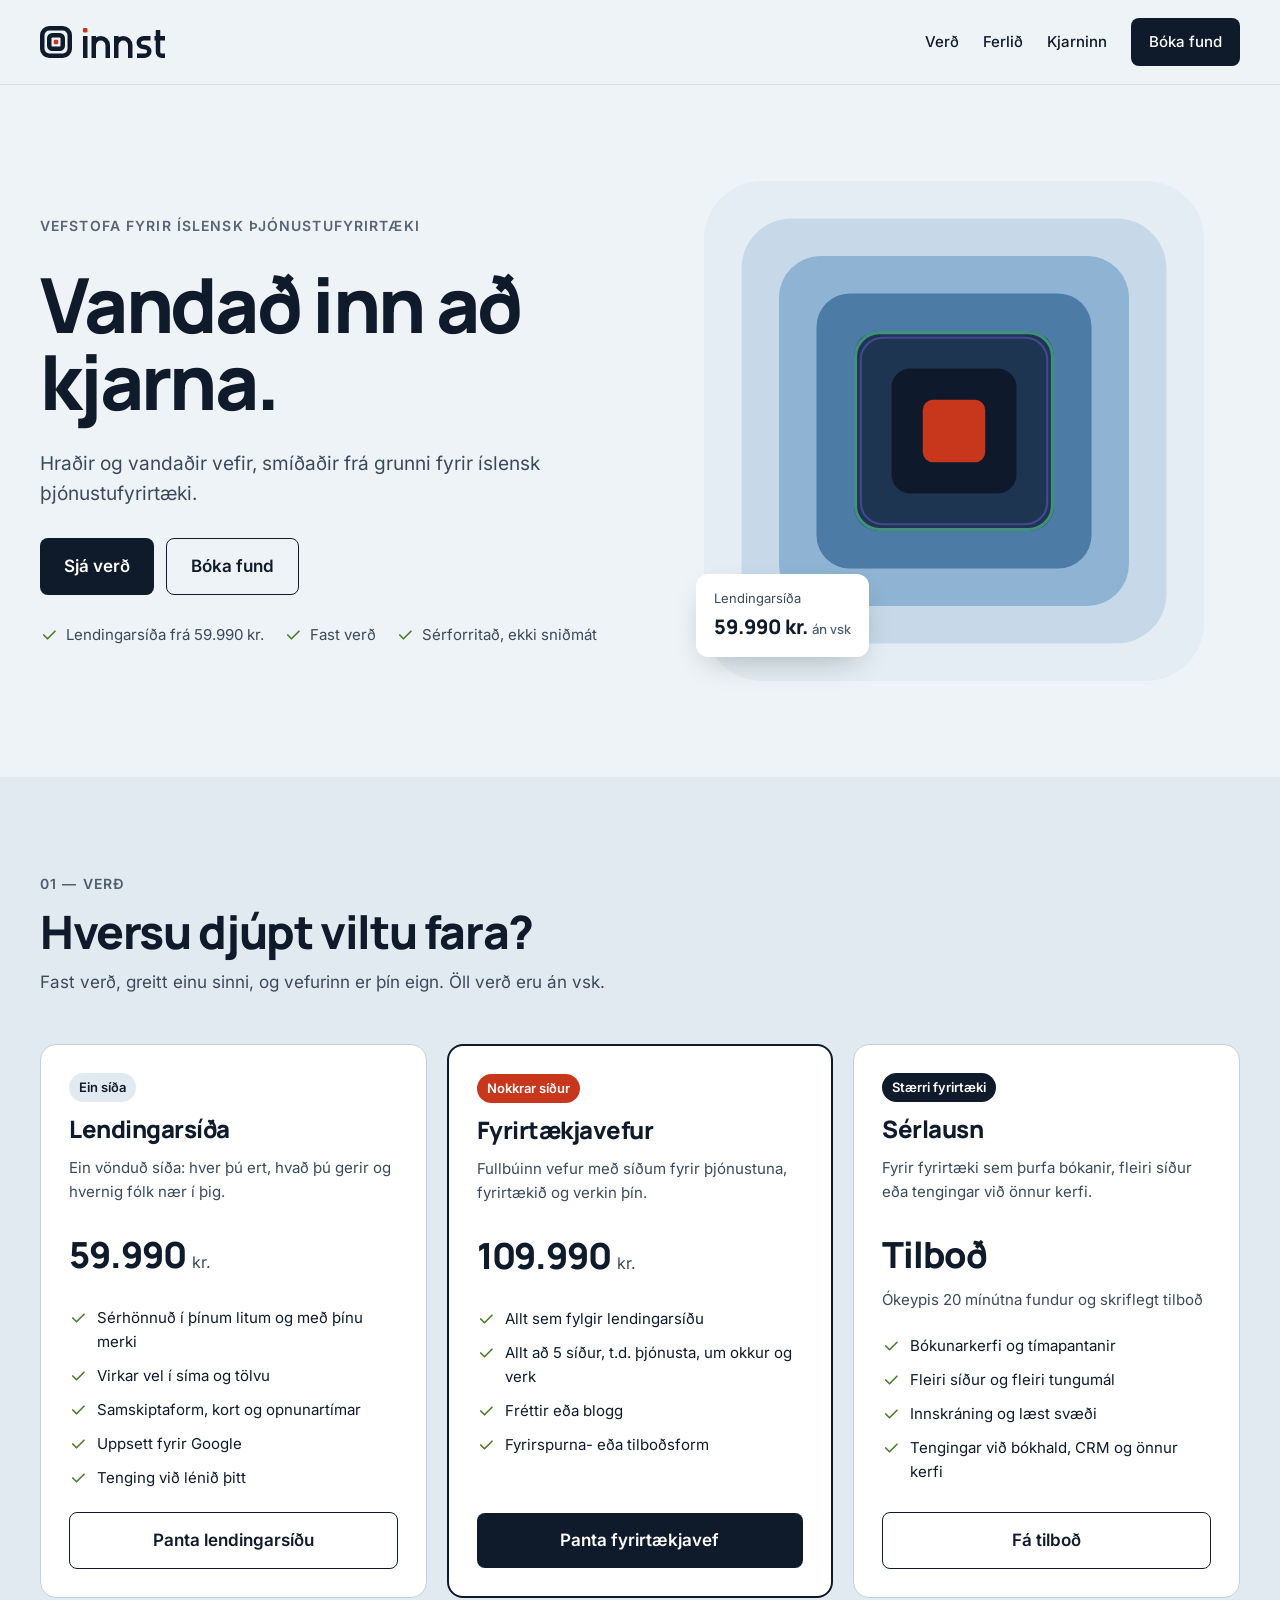
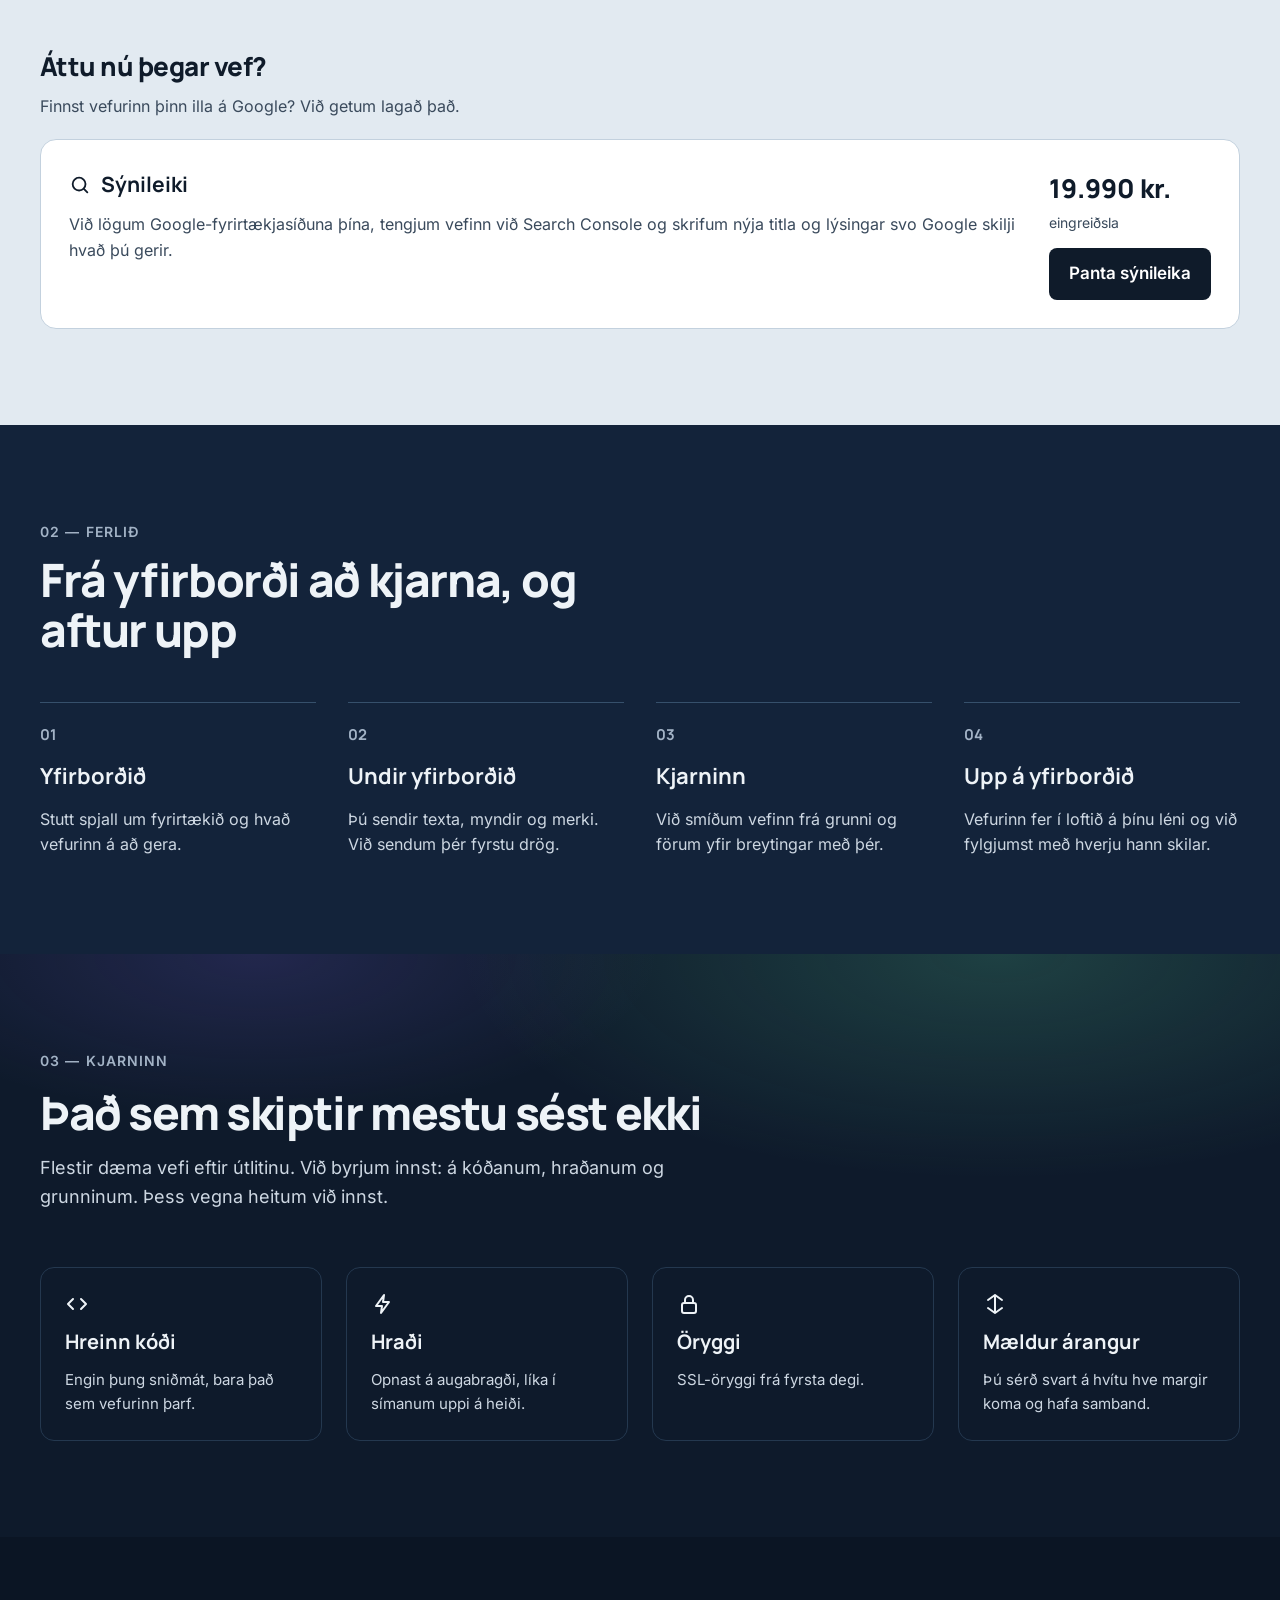
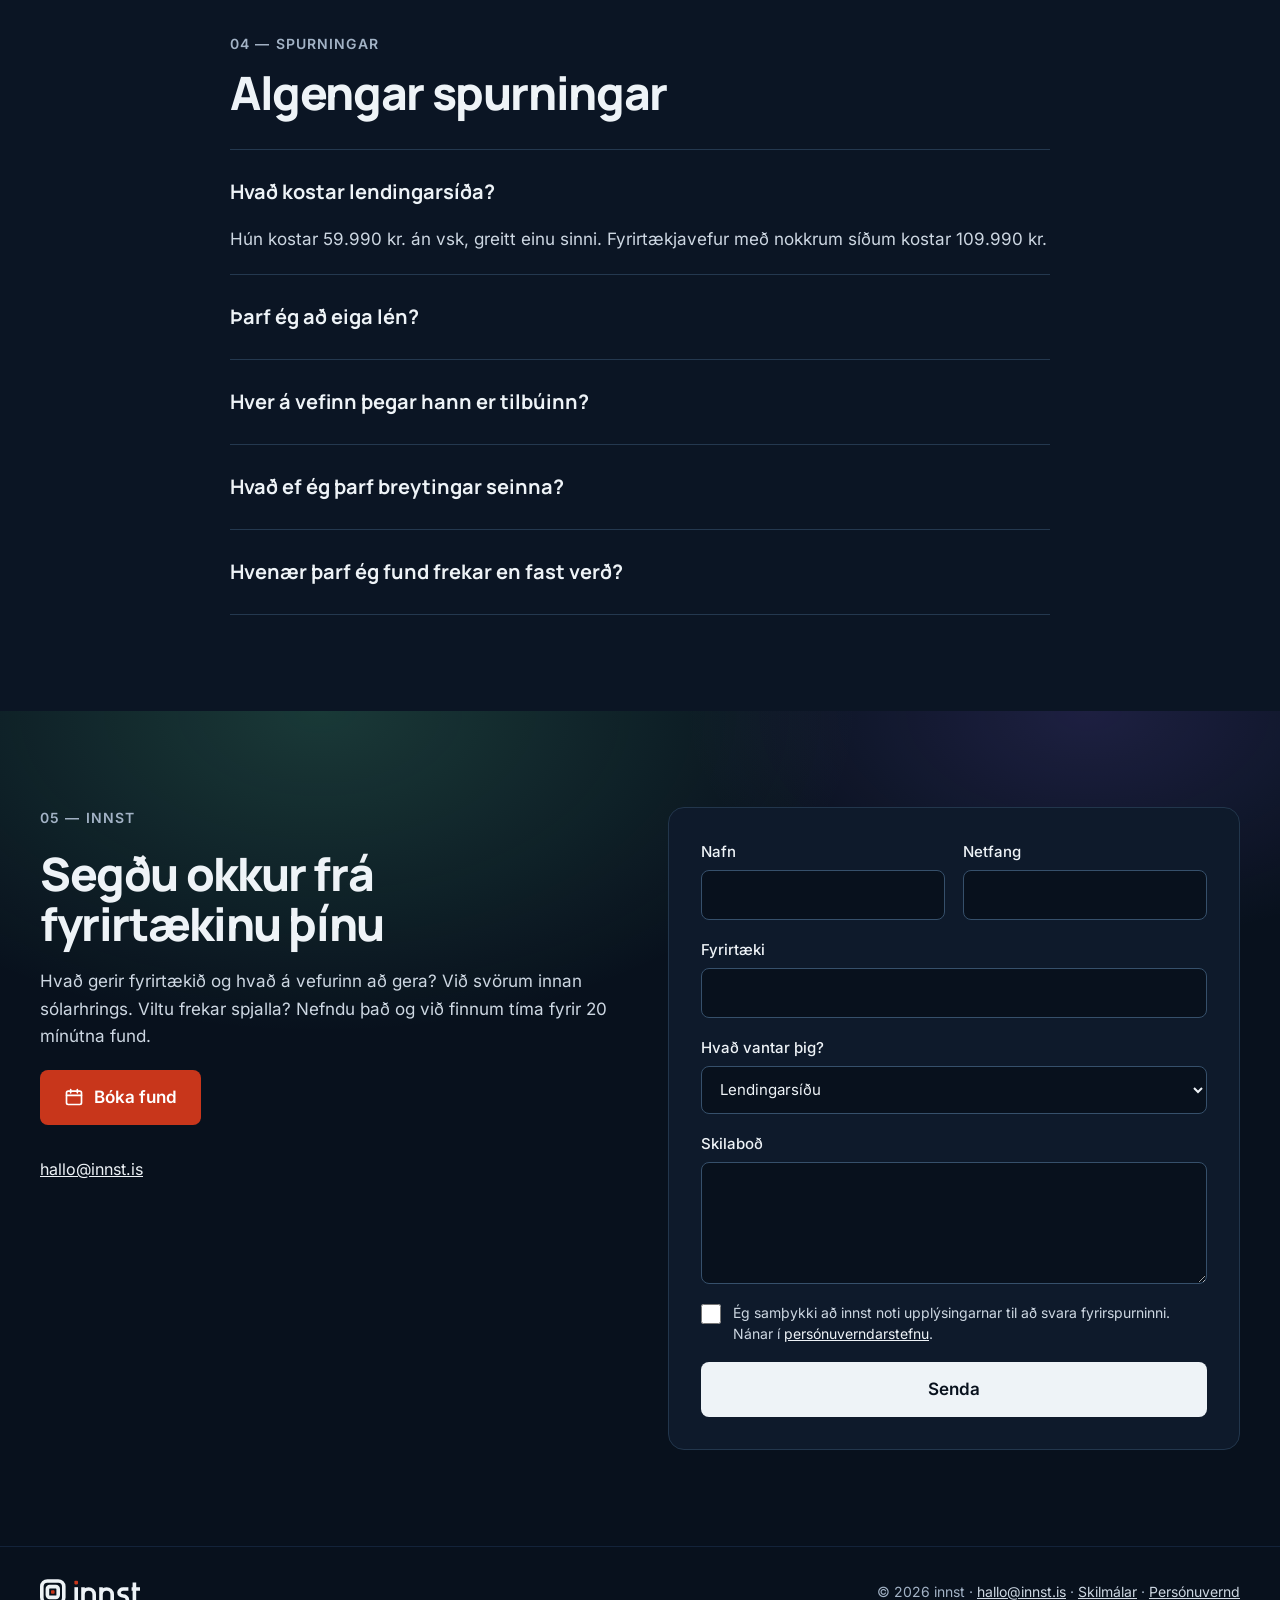
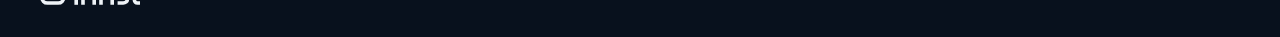
==== commit bc03aa22: "Styttri texti og málfarslagfæringar á forsíðu, nýtt slagorð „Vandað inn að kjarna.“ Um 15% færri orð" ====
--- a/index.html
+++ b/index.html
@@ -4,12 +4,12 @@
 <meta charset="utf-8">
 <meta name="viewport" content="width=device-width, initial-scale=1">
 <title>innst — vefstofa</title>
-<meta name="description" content="Vandað alla leið inn að kjarna. innst smíðar vefsíður fyrir íslensk þjónustufyrirtæki á föstu verði án vsk.">
+<meta name="description" content="Vandað inn að kjarna. innst smíðar vefsíður fyrir íslensk þjónustufyrirtæki á föstu verði án vsk.">
 <link rel="icon" href="favicon.svg" type="image/svg+xml">
 <link rel="icon" href="favicon-32.png" sizes="32x32" type="image/png">
 <link rel="apple-touch-icon" href="apple-touch-icon.png">
 <meta property="og:title" content="innst — vefstofa">
-<meta property="og:description" content="Vandað alla leið inn að kjarna. Vefsíður á föstu verði fyrir íslensk fyrirtæki.">
+<meta property="og:description" content="Vandað inn að kjarna. Vefsíður á föstu verði fyrir íslensk fyrirtæki.">
 <meta property="og:type" content="website">
 <meta property="og:url" content="https://innst.is/">
 <meta property="og:locale" content="is_IS">
@@ -17,7 +17,7 @@
 <meta property="og:image" content="https://innst.is/og-image.png">
 <meta property="og:image:width" content="1200">
 <meta property="og:image:height" content="630">
-<meta property="og:image:alt" content="innst merkið og slagorðið Vandað alla leið inn að kjarna.">
+<meta property="og:image:alt" content="innst merkið og slagorðið Vandað inn að kjarna.">
 <meta name="twitter:card" content="summary_large_image">
 <link rel="canonical" href="https://innst.is/">
 <script type="application/ld+json">
@@ -25,7 +25,7 @@
   "@context": "https://schema.org",
   "@type": "ProfessionalService",
   "name": "innst",
-  "description": "Vandað alla leið inn að kjarna. Vefstofa sem smíðar vefsíður fyrir íslensk þjónustufyrirtæki. Markaðssérfræðingur og forritari vinna saman og mæla árangurinn.",
+  "description": "Vandað inn að kjarna. Vefstofa sem smíðar vefsíður fyrir íslensk þjónustufyrirtæki. Markaðssérfræðingur og forritari vinna saman og mæla árangurinn.",
   "url": "https://innst.is/",
   "logo": "https://innst.is/assets/merki/innst-takn-1000.png",
   "image": "https://innst.is/og-image.png",
@@ -86,15 +86,15 @@
 <section id="efst" style="max-width: 1200px; margin: 0 auto; padding: 96px 24px 96px; display: grid; grid-template-columns: repeat(auto-fit, minmax(min(100%, 440px), 1fr)); gap: 56px; align-items: center">
 <div style="display: flex; flex-direction: column; gap: 28px">
 <p style="margin: 0; font-size: 14px; font-weight: 600; letter-spacing: 0.08em; text-transform: uppercase; color: #556576">Vefstofa fyrir íslensk þjónustufyrirtæki</p>
-<h1 style="margin: 0; font-family: Manrope, sans-serif; font-weight: 800; font-size: clamp(42px, 6.2vw, 76px); line-height: 1.02; letter-spacing: -0.035em">Vandað alla leið inn að kjarna.</h1>
-<p style="margin: 0; font-size: 19px; color: #3A4A5C; max-width: 34em">Hjá innst vinna markaðssérfræðingur og forritari saman: við smíðum hraðan og vandaðan vef frá grunni og sýnum þér hverju hann skilar.</p>
+<h1 style="margin: 0; font-family: Manrope, sans-serif; font-weight: 800; font-size: clamp(42px, 6.2vw, 76px); line-height: 1.02; letter-spacing: -0.035em">Vandað inn að kjarna.</h1>
+<p style="margin: 0; font-size: 19px; color: #3A4A5C; max-width: 34em">Hraðir og vandaðir vefir, smíðaðir frá grunni fyrir íslensk þjónustufyrirtæki.</p>
 <div style="display: flex; flex-wrap: wrap; gap: 12px">
 <a href="#verd" style="background: #0F1B2A; color: #FFFFFF; text-decoration: none; font-weight: 600; padding: 14px 24px; border-radius: 8px; min-height: 52px; box-sizing: border-box; display: inline-flex; align-items: center">Sjá verð</a>
 <a href="#samband" style="border: 1.5px solid #0F1B2A; color: #0F1B2A; text-decoration: none; font-weight: 600; padding: 14px 24px; border-radius: 8px; min-height: 52px; box-sizing: border-box; display: inline-flex; align-items: center">Bóka fund</a>
 </div>
 <div style="display: flex; flex-wrap: wrap; gap: 20px; font-size: 15px; color: #3A4A5C">
 <span style="display: inline-flex; align-items: center; gap: 8px"><svg width="18" height="18" viewBox="0 0 24 24" fill="none" stroke="#4E7A2A" stroke-width="2.2" stroke-linecap="round" stroke-linejoin="round" aria-hidden="true"><path d="M5 12l5 5L20 7"></path></svg>Lendingarsíða frá 59.990 kr.</span>
-<span style="display: inline-flex; align-items: center; gap: 8px"><svg width="18" height="18" viewBox="0 0 24 24" fill="none" stroke="#4E7A2A" stroke-width="2.2" stroke-linecap="round" stroke-linejoin="round" aria-hidden="true"><path d="M5 12l5 5L20 7"></path></svg>Mældur árangur</span>
+<span style="display: inline-flex; align-items: center; gap: 8px"><svg width="18" height="18" viewBox="0 0 24 24" fill="none" stroke="#4E7A2A" stroke-width="2.2" stroke-linecap="round" stroke-linejoin="round" aria-hidden="true"><path d="M5 12l5 5L20 7"></path></svg>Fast verð</span>
 <span style="display: inline-flex; align-items: center; gap: 8px"><svg width="18" height="18" viewBox="0 0 24 24" fill="none" stroke="#4E7A2A" stroke-width="2.2" stroke-linecap="round" stroke-linejoin="round" aria-hidden="true"><path d="M5 12l5 5L20 7"></path></svg>Sérforritað, ekki sniðmát</span>
 </div>
 </div>
@@ -159,7 +159,7 @@
 <div style="display: flex; flex-direction: column; gap: 12px; max-width: 640px">
 <p style="margin: 0; font-size: 14px; font-weight: 600; letter-spacing: 0.08em; text-transform: uppercase; color: #4F5E6E">01 — Verð</p>
 <h2 style="margin: 0; font-family: Manrope, sans-serif; font-weight: 800; font-size: clamp(32px, 4vw, 46px); line-height: 1.08; letter-spacing: -0.03em">Hversu djúpt viltu fara?</h2>
-<p style="margin: 0; color: #3A4A5C">Fast verð, greitt einu sinni, og vefurinn er þín eign. Öll verð eru án virðisaukaskatts.</p>
+<p style="margin: 0; color: #3A4A5C">Fast verð, greitt einu sinni, og vefurinn er þín eign. Öll verð eru án vsk.</p>
 <p hidden style="margin: 0; color: #3A4A5C">Veldu hvort þú staðgreiðir vefinn og greiðir aðeins fyrir hýsingu eftir það, eða greiðir hann mánaðarlega í áskrift, án stofngjalds. Öll verð eru án virðisaukaskatts.</p>
 </div>
 <div style="display: flex; flex-direction: column; gap: 24px; position: relative">
@@ -172,7 +172,7 @@
 <div style="display: flex; flex-direction: column; gap: 8px">
 <span style="align-self: flex-start; font-size: 13px; font-weight: 600; background: #E2EAF1; color: #0F1B2A; padding: 4px 10px; border-radius: 999px">Ein síða</span>
 <h3 style="margin: 0; font-family: Manrope, sans-serif; font-weight: 800; font-size: 24px; letter-spacing: -0.02em">Lendingarsíða</h3>
-<p style="margin: 0; color: #3A4A5C; font-size: 15px">Ein vönduð síða sem segir hver þú ert, hvað þú gerir og hvernig fólk nær í þig.</p>
+<p style="margin: 0; color: #3A4A5C; font-size: 15px">Ein vönduð síða: hver þú ert, hvað þú gerir og hvernig fólk nær í þig.</p>
 </div>
 <div style="display: flex; flex-direction: column; gap: 4px">
 <div style="display: flex; align-items: baseline; gap: 6px"><span style="font-family: Manrope, sans-serif; font-size: 36px; font-weight: 800; letter-spacing: -0.03em">12.990</span><span style="color: #3A4A5C; font-size: 16px">kr. á mánuði</span></div>
@@ -180,7 +180,7 @@
 </div>
 <ul style="margin: 0; padding: 0; list-style: none; display: flex; flex-direction: column; gap: 10px; font-size: 15px">
 <li style="display: flex; gap: 10px"><svg width="18" height="18" viewBox="0 0 24 24" fill="none" stroke="#4E7A2A" stroke-width="2.2" stroke-linecap="round" stroke-linejoin="round" aria-hidden="true" style="flex: none; margin-top: 3px"><path d="M5 12l5 5L20 7"></path></svg>Sérhönnuð, virkar vel í síma og tölvu</li>
-<li style="display: flex; gap: 10px"><svg width="18" height="18" viewBox="0 0 24 24" fill="none" stroke="#4E7A2A" stroke-width="2.2" stroke-linecap="round" stroke-linejoin="round" aria-hidden="true" style="flex: none; margin-top: 3px"><path d="M5 12l5 5L20 7"></path></svg>Hafðu-samband form, kort og opnunartímar</li>
+<li style="display: flex; gap: 10px"><svg width="18" height="18" viewBox="0 0 24 24" fill="none" stroke="#4E7A2A" stroke-width="2.2" stroke-linecap="round" stroke-linejoin="round" aria-hidden="true" style="flex: none; margin-top: 3px"><path d="M5 12l5 5L20 7"></path></svg>Samskiptaform, kort og opnunartímar</li>
 <li style="display: flex; gap: 10px"><svg width="18" height="18" viewBox="0 0 24 24" fill="none" stroke="#4E7A2A" stroke-width="2.2" stroke-linecap="round" stroke-linejoin="round" aria-hidden="true" style="flex: none; margin-top: 3px"><path d="M5 12l5 5L20 7"></path></svg>Hýsing, öryggisuppfærslur og afrit</li>
 <li style="display: flex; gap: 10px"><svg width="18" height="18" viewBox="0 0 24 24" fill="none" stroke="#4E7A2A" stroke-width="2.2" stroke-linecap="round" stroke-linejoin="round" aria-hidden="true" style="flex: none; margin-top: 3px"><path d="M5 12l5 5L20 7"></path></svg>1 vinnustund á mánuði fyrir breytingar</li>
 </ul>
@@ -191,7 +191,7 @@
 <div style="display: flex; flex-direction: column; gap: 8px">
 <span style="align-self: flex-start; font-size: 13px; font-weight: 600; background: #C8361B; color: #FFFFFF; padding: 4px 10px; border-radius: 999px">Nokkrar síður</span>
 <h3 style="margin: 0; font-family: Manrope, sans-serif; font-weight: 800; font-size: 24px; letter-spacing: -0.02em">Fyrirtækjavefur</h3>
-<p style="margin: 0; color: #3A4A5C; font-size: 15px">Fullbúinn vefur með sér síðum fyrir þjónustuna, fyrirtækið og verkin þín.</p>
+<p style="margin: 0; color: #3A4A5C; font-size: 15px">Fullbúinn vefur með síðum fyrir þjónustuna, fyrirtækið og verkin þín.</p>
 </div>
 <div style="display: flex; flex-direction: column; gap: 4px">
 <div style="display: flex; align-items: baseline; gap: 6px"><span style="font-family: Manrope, sans-serif; font-size: 36px; font-weight: 800; letter-spacing: -0.03em">18.990</span><span style="color: #3A4A5C; font-size: 16px">kr. á mánuði</span></div>
@@ -208,7 +208,7 @@
 <div style="display: flex; flex-direction: column; gap: 8px">
 <span style="align-self: flex-start; font-size: 13px; font-weight: 600; background: #0F1B2A; color: #FFFFFF; padding: 4px 10px; border-radius: 999px">Stærri fyrirtæki</span>
 <h3 style="margin: 0; font-family: Manrope, sans-serif; font-weight: 800; font-size: 24px; letter-spacing: -0.02em">Sérlausn</h3>
-<p style="margin: 0; color: #3A4A5C; font-size: 15px">Fyrir fyrirtæki sem þurfa meira en kynningarvef: bókanir, fleiri síður og tengingar við kerfin sem þið notið nú þegar.</p>
+<p style="margin: 0; color: #3A4A5C; font-size: 15px">Fyrir fyrirtæki sem þurfa bókanir, fleiri síður eða tengingar við önnur kerfi.</p>
 </div>
 <div style="display: flex; flex-direction: column; gap: 4px">
 <div style="display: flex; align-items: baseline; gap: 6px"><span style="font-family: Manrope, sans-serif; font-size: 36px; font-weight: 800; letter-spacing: -0.03em">Tilboð</span></div>
@@ -236,7 +236,7 @@
 <div style="display: flex; flex-direction: column; gap: 8px">
 <span style="align-self: flex-start; font-size: 13px; font-weight: 600; background: #E2EAF1; color: #0F1B2A; padding: 4px 10px; border-radius: 999px">Ein síða</span>
 <h3 style="margin: 0; font-family: Manrope, sans-serif; font-weight: 800; font-size: 24px; letter-spacing: -0.02em">Lendingarsíða</h3>
-<p style="margin: 0; color: #3A4A5C; font-size: 15px">Ein vönduð síða sem segir hver þú ert, hvað þú gerir og hvernig fólk nær í þig.</p>
+<p style="margin: 0; color: #3A4A5C; font-size: 15px">Ein vönduð síða: hver þú ert, hvað þú gerir og hvernig fólk nær í þig.</p>
 </div>
 <div style="display: flex; flex-direction: column; gap: 4px">
 <div style="display: flex; align-items: baseline; gap: 6px"><span style="font-family: Manrope, sans-serif; font-size: 36px; font-weight: 800; letter-spacing: -0.03em">59.990</span><span style="color: #3A4A5C; font-size: 16px">kr.</span></div>
@@ -245,8 +245,8 @@
 <ul style="margin: 0; padding: 0; list-style: none; display: flex; flex-direction: column; gap: 10px; font-size: 15px">
 <li style="display: flex; gap: 10px"><svg width="18" height="18" viewBox="0 0 24 24" fill="none" stroke="#4E7A2A" stroke-width="2.2" stroke-linecap="round" stroke-linejoin="round" aria-hidden="true" style="flex: none; margin-top: 3px"><path d="M5 12l5 5L20 7"></path></svg>Sérhönnuð í þínum litum og með þínu merki</li>
 <li style="display: flex; gap: 10px"><svg width="18" height="18" viewBox="0 0 24 24" fill="none" stroke="#4E7A2A" stroke-width="2.2" stroke-linecap="round" stroke-linejoin="round" aria-hidden="true" style="flex: none; margin-top: 3px"><path d="M5 12l5 5L20 7"></path></svg>Virkar vel í síma og tölvu</li>
-<li style="display: flex; gap: 10px"><svg width="18" height="18" viewBox="0 0 24 24" fill="none" stroke="#4E7A2A" stroke-width="2.2" stroke-linecap="round" stroke-linejoin="round" aria-hidden="true" style="flex: none; margin-top: 3px"><path d="M5 12l5 5L20 7"></path></svg>Hafðu-samband form, kort og opnunartímar</li>
-<li style="display: flex; gap: 10px"><svg width="18" height="18" viewBox="0 0 24 24" fill="none" stroke="#4E7A2A" stroke-width="2.2" stroke-linecap="round" stroke-linejoin="round" aria-hidden="true" style="flex: none; margin-top: 3px"><path d="M5 12l5 5L20 7"></path></svg>Grunnur fyrir leitarvélar</li>
+<li style="display: flex; gap: 10px"><svg width="18" height="18" viewBox="0 0 24 24" fill="none" stroke="#4E7A2A" stroke-width="2.2" stroke-linecap="round" stroke-linejoin="round" aria-hidden="true" style="flex: none; margin-top: 3px"><path d="M5 12l5 5L20 7"></path></svg>Samskiptaform, kort og opnunartímar</li>
+<li style="display: flex; gap: 10px"><svg width="18" height="18" viewBox="0 0 24 24" fill="none" stroke="#4E7A2A" stroke-width="2.2" stroke-linecap="round" stroke-linejoin="round" aria-hidden="true" style="flex: none; margin-top: 3px"><path d="M5 12l5 5L20 7"></path></svg>Uppsett fyrir Google</li>
 <li style="display: flex; gap: 10px"><svg width="18" height="18" viewBox="0 0 24 24" fill="none" stroke="#4E7A2A" stroke-width="2.2" stroke-linecap="round" stroke-linejoin="round" aria-hidden="true" style="flex: none; margin-top: 3px"><path d="M5 12l5 5L20 7"></path></svg>Tenging við lénið þitt</li>
 </ul>
 <a href="#samband" style="margin-top: auto; border: 1.5px solid #0F1B2A; color: #0F1B2A; text-decoration: none; font-weight: 600; padding: 14px 20px; border-radius: 8px; min-height: 52px; box-sizing: border-box; display: flex; align-items: center; justify-content: center">Panta lendingarsíðu</a>
@@ -256,7 +256,7 @@
 <div style="display: flex; flex-direction: column; gap: 8px">
 <span style="align-self: flex-start; font-size: 13px; font-weight: 600; background: #C8361B; color: #FFFFFF; padding: 4px 10px; border-radius: 999px">Nokkrar síður</span>
 <h3 style="margin: 0; font-family: Manrope, sans-serif; font-weight: 800; font-size: 24px; letter-spacing: -0.02em">Fyrirtækjavefur</h3>
-<p style="margin: 0; color: #3A4A5C; font-size: 15px">Fullbúinn vefur með sér síðum fyrir þjónustuna, fyrirtækið og verkin þín.</p>
+<p style="margin: 0; color: #3A4A5C; font-size: 15px">Fullbúinn vefur með síðum fyrir þjónustuna, fyrirtækið og verkin þín.</p>
 </div>
 <div style="display: flex; flex-direction: column; gap: 4px">
 <div style="display: flex; align-items: baseline; gap: 6px"><span style="font-family: Manrope, sans-serif; font-size: 36px; font-weight: 800; letter-spacing: -0.03em">109.990</span><span style="color: #3A4A5C; font-size: 16px">kr.</span></div>
@@ -266,7 +266,7 @@
 <li style="display: flex; gap: 10px"><svg width="18" height="18" viewBox="0 0 24 24" fill="none" stroke="#4E7A2A" stroke-width="2.2" stroke-linecap="round" stroke-linejoin="round" aria-hidden="true" style="flex: none; margin-top: 3px"><path d="M5 12l5 5L20 7"></path></svg>Allt sem fylgir lendingarsíðu</li>
 <li style="display: flex; gap: 10px"><svg width="18" height="18" viewBox="0 0 24 24" fill="none" stroke="#4E7A2A" stroke-width="2.2" stroke-linecap="round" stroke-linejoin="round" aria-hidden="true" style="flex: none; margin-top: 3px"><path d="M5 12l5 5L20 7"></path></svg>Allt að 5 síður, t.d. þjónusta, um okkur og verk</li>
 <li style="display: flex; gap: 10px"><svg width="18" height="18" viewBox="0 0 24 24" fill="none" stroke="#4E7A2A" stroke-width="2.2" stroke-linecap="round" stroke-linejoin="round" aria-hidden="true" style="flex: none; margin-top: 3px"><path d="M5 12l5 5L20 7"></path></svg>Fréttir eða blogg</li>
-<li style="display: flex; gap: 10px"><svg width="18" height="18" viewBox="0 0 24 24" fill="none" stroke="#4E7A2A" stroke-width="2.2" stroke-linecap="round" stroke-linejoin="round" aria-hidden="true" style="flex: none; margin-top: 3px"><path d="M5 12l5 5L20 7"></path></svg>Fyrirspurnar- eða tilboðsform</li>
+<li style="display: flex; gap: 10px"><svg width="18" height="18" viewBox="0 0 24 24" fill="none" stroke="#4E7A2A" stroke-width="2.2" stroke-linecap="round" stroke-linejoin="round" aria-hidden="true" style="flex: none; margin-top: 3px"><path d="M5 12l5 5L20 7"></path></svg>Fyrirspurna- eða tilboðsform</li>
 </ul>
 <a href="#samband" style="margin-top: auto; background: #0F1B2A; color: #FFFFFF; text-decoration: none; font-weight: 600; padding: 14px 20px; border-radius: 8px; min-height: 52px; box-sizing: border-box; display: flex; align-items: center; justify-content: center">Panta fyrirtækjavef</a>
 </div>
@@ -274,7 +274,7 @@
 <div style="display: flex; flex-direction: column; gap: 8px">
 <span style="align-self: flex-start; font-size: 13px; font-weight: 600; background: #0F1B2A; color: #FFFFFF; padding: 4px 10px; border-radius: 999px">Stærri fyrirtæki</span>
 <h3 style="margin: 0; font-family: Manrope, sans-serif; font-weight: 800; font-size: 24px; letter-spacing: -0.02em">Sérlausn</h3>
-<p style="margin: 0; color: #3A4A5C; font-size: 15px">Fyrir fyrirtæki sem þurfa meira en kynningarvef: bókanir, fleiri síður og tengingar við kerfin sem þið notið nú þegar.</p>
+<p style="margin: 0; color: #3A4A5C; font-size: 15px">Fyrir fyrirtæki sem þurfa bókanir, fleiri síður eða tengingar við önnur kerfi.</p>
 </div>
 <div style="display: flex; flex-direction: column; gap: 4px">
 <div style="display: flex; align-items: baseline; gap: 6px"><span style="font-family: Manrope, sans-serif; font-size: 36px; font-weight: 800; letter-spacing: -0.03em">Tilboð</span></div>
@@ -355,13 +355,13 @@
 <div style="display: flex; flex-direction: column; gap: 20px">
 <div style="display: flex; flex-direction: column; gap: 6px">
 <h3 style="margin: 0; font-family: Manrope, sans-serif; font-weight: 800; font-size: 26px; letter-spacing: -0.02em">Áttu nú þegar vef?</h3>
-<p style="margin: 0; color: #3A4A5C; font-size: 16px">Nýir vefir frá innst eru settir upp fyrir Google frá fyrsta degi. Ef þú átt vef sem finnst illa getum við lagað það.</p>
+<p style="margin: 0; color: #3A4A5C; font-size: 16px">Finnst vefurinn þinn illa á Google? Við getum lagað það.</p>
 </div>
 <div style="display: grid; grid-template-columns: repeat(auto-fit, minmax(min(100%, 420px), 1fr)); gap: 24px">
 <div style="border: 1px solid #C3D1DE; border-radius: 16px; padding: 28px; background: #FFFFFF; display: flex; flex-wrap: wrap; gap: 20px; justify-content: space-between; align-items: flex-start">
 <div style="display: flex; flex-direction: column; gap: 10px; flex: 1 1 240px">
 <span style="display: inline-flex; align-items: center; gap: 10px; font-family: Manrope, sans-serif; font-weight: 700; font-size: 21px"><svg width="22" height="22" viewBox="0 0 24 24" fill="none" stroke="currentColor" stroke-width="2" stroke-linecap="round" stroke-linejoin="round" aria-hidden="true"><circle cx="11" cy="11" r="7"></circle><path d="M20 20l-3.5-3.5"></path></svg>Sýnileiki</span>
-<span style="font-size: 16px; color: #3A4A5C">Við setjum upp eða lögum Google-fyrirtækjasíðuna þína, tengjum vefinn við Google Search Console og skrifum nýja titla og lýsingar á forsíðuna svo Google og gervigreindartól skilji hvað þú gerir.</span>
+<span style="font-size: 16px; color: #3A4A5C">Við lögum Google-fyrirtækjasíðuna þína, tengjum vefinn við Search Console og skrifum nýja titla og lýsingar svo Google skilji hvað þú gerir.</span>
 </div>
 <div style="display: flex; flex-direction: column; align-items: flex-start; gap: 2px">
 <span style="font-family: Manrope, sans-serif; font-weight: 800; font-size: 26px">19.990 kr.</span>
@@ -386,22 +386,22 @@
 <li style="display: flex; flex-direction: column; gap: 12px; border-top: 1px solid #36506B; padding-top: 20px">
 <span style="font-family: Manrope, sans-serif; font-size: 15px; font-weight: 700; color: #A3B3C6">01</span>
 <span style="font-family: Manrope, sans-serif; font-size: 22px; font-weight: 700">Yfirborðið</span>
-<span style="font-size: 16px; color: #CDD7E2">Stutt spjall. Þú segir okkur frá fyrirtækinu og hvað vefurinn á að gera.</span>
+<span style="font-size: 16px; color: #CDD7E2">Stutt spjall um fyrirtækið og hvað vefurinn á að gera.</span>
 </li>
 <li style="display: flex; flex-direction: column; gap: 12px; border-top: 1px solid #36506B; padding-top: 20px">
 <span style="font-family: Manrope, sans-serif; font-size: 15px; font-weight: 700; color: #A3B3C6">02</span>
 <span style="font-family: Manrope, sans-serif; font-weight: 700; font-size: 22px">Undir yfirborðið</span>
-<span style="font-size: 16px; color: #CDD7E2">Þú sendir texta, myndir og merki. Við mótum hönnunina og sendum þér fyrstu drög.</span>
+<span style="font-size: 16px; color: #CDD7E2">Þú sendir texta, myndir og merki. Við sendum þér fyrstu drög.</span>
 </li>
 <li style="display: flex; flex-direction: column; gap: 12px; border-top: 1px solid #36506B; padding-top: 20px">
 <span style="font-family: Manrope, sans-serif; font-size: 15px; font-weight: 700; color: #A3B3C6">03</span>
 <span style="font-family: Manrope, sans-serif; font-weight: 700; font-size: 22px">Kjarninn</span>
-<span style="font-size: 16px; color: #CDD7E2">Við smíðum vefinn frá grunni, með hreinum kóða, og förum yfir breytingar með þér.</span>
+<span style="font-size: 16px; color: #CDD7E2">Við smíðum vefinn frá grunni og förum yfir breytingar með þér.</span>
 </li>
 <li style="display: flex; flex-direction: column; gap: 12px; border-top: 1px solid #36506B; padding-top: 20px">
 <span style="font-family: Manrope, sans-serif; font-size: 15px; font-weight: 700; color: #A3B3C6">04</span>
 <span style="font-family: Manrope, sans-serif; font-weight: 700; font-size: 22px">Upp á yfirborðið</span>
-<span style="font-size: 16px; color: #CDD7E2">Vefurinn fer í loftið á þínu léni. Eftir það mælum við hverju hann skilar og sendum þér yfirlit.</span>
+<span style="font-size: 16px; color: #CDD7E2">Vefurinn fer í loftið á þínu léni og við fylgjumst með hverju hann skilar.</span>
 </li>
 </ol>
 </div>
@@ -413,28 +413,28 @@
 <div style="display: flex; flex-direction: column; gap: 16px; max-width: 720px">
 <p style="margin: 0; font-size: 14px; font-weight: 600; letter-spacing: 0.08em; text-transform: uppercase; color: #A3B3C6">03 — Kjarninn</p>
 <h2 style="margin: 0; font-family: Manrope, sans-serif; font-weight: 800; font-size: clamp(32px, 4vw, 46px); line-height: 1.08; letter-spacing: -0.03em; color: #EEF3F7">Það sem skiptir mestu sést ekki</h2>
-<p style="margin: 0; color: #CDD7E2; font-size: 18px">Flestir dæma vefsíðu eftir útlitinu. Við byrjum innst: á kóðanum, hraðanum og grunninum sem allt hitt stendur á. Þess vegna heitum við innst.</p>
+<p style="margin: 0; color: #CDD7E2; font-size: 18px">Flestir dæma vefi eftir útlitinu. Við byrjum innst: á kóðanum, hraðanum og grunninum. Þess vegna heitum við innst.</p>
 </div>
 <div style="display: grid; grid-template-columns: repeat(auto-fit, minmax(min(100%, 240px), 1fr)); gap: 24px">
 <div style="border: 1px solid #24384F; border-radius: 14px; padding: 24px; display: flex; flex-direction: column; gap: 10px">
 <svg width="24" height="24" viewBox="0 0 24 24" fill="none" stroke="#EEF3F7" stroke-width="2" stroke-linecap="round" stroke-linejoin="round" aria-hidden="true"><path d="M8 7l-5 5 5 5M16 7l5 5-5 5"></path></svg>
 <span style="font-family: Manrope, sans-serif; font-weight: 700; font-size: 20px">Hreinn kóði</span>
-<span style="font-size: 15px; color: #CDD7E2">Engin þung sniðmát eða óþarfa viðbætur. Bara það sem vefurinn þarf.</span>
+<span style="font-size: 15px; color: #CDD7E2">Engin þung sniðmát, bara það sem vefurinn þarf.</span>
 </div>
 <div style="border: 1px solid #24384F; border-radius: 14px; padding: 24px; display: flex; flex-direction: column; gap: 10px">
 <svg width="24" height="24" viewBox="0 0 24 24" fill="none" stroke="#EEF3F7" stroke-width="2" stroke-linecap="round" stroke-linejoin="round" aria-hidden="true"><path d="M13 3L5 14h6l-1 7 8-11h-6l1-7z"></path></svg>
 <span style="font-family: Manrope, sans-serif; font-weight: 700; font-size: 20px">Hraði</span>
-<span style="font-size: 15px; color: #CDD7E2">Síðan opnast á augabragði, líka í símanum uppi á heiði.</span>
+<span style="font-size: 15px; color: #CDD7E2">Opnast á augabragði, líka í símanum uppi á heiði.</span>
 </div>
 <div style="border: 1px solid #24384F; border-radius: 14px; padding: 24px; display: flex; flex-direction: column; gap: 10px">
 <svg width="24" height="24" viewBox="0 0 24 24" fill="none" stroke="#EEF3F7" stroke-width="2" stroke-linecap="round" stroke-linejoin="round" aria-hidden="true"><rect x="5" y="11" width="14" height="10" rx="2"></rect><path d="M8 11V8a4 4 0 0 1 8 0v3"></path></svg>
 <span style="font-family: Manrope, sans-serif; font-weight: 700; font-size: 20px">Öryggi</span>
-<span style="font-size: 15px; color: #CDD7E2">SSL, uppfærslur og afrit frá fyrsta degi.</span>
+<span style="font-size: 15px; color: #CDD7E2">SSL-öryggi frá fyrsta degi.</span>
 </div>
 <div style="border: 1px solid #24384F; border-radius: 14px; padding: 24px; display: flex; flex-direction: column; gap: 10px">
 <svg width="24" height="24" viewBox="0 0 24 24" fill="none" stroke="#EEF3F7" stroke-width="2" stroke-linecap="round" stroke-linejoin="round" aria-hidden="true"><path d="M12 3v18M5 8l7-5 7 5M5 16l7 5 7-5"></path></svg>
 <span style="font-family: Manrope, sans-serif; font-weight: 700; font-size: 20px">Mældur árangur</span>
-<span style="font-size: 15px; color: #CDD7E2">Við mælum heimsóknir og fyrirspurnir, svo þú sérð svart á hvítu hverju vefurinn skilar.</span>
+<span style="font-size: 15px; color: #CDD7E2">Þú sérð svart á hvítu hve margir koma og hafa samband.</span>
 </div>
 </div>
 <div hidden style="display: flex; flex-direction: column; gap: 32px; border-top: 1px solid #24384F; padding-top: 56px">
@@ -529,8 +529,8 @@
 <div style="max-width: 1200px; margin: 0 auto; padding: 96px 24px; display: grid; grid-template-columns: repeat(auto-fit, minmax(min(100%, 400px), 1fr)); gap: 56px">
 <div style="display: flex; flex-direction: column; gap: 20px">
 <p style="margin: 0; font-size: 14px; font-weight: 600; letter-spacing: 0.08em; text-transform: uppercase; color: #A3B3C6">05 — Innst</p>
-<h2 style="margin: 0; font-family: Manrope, sans-serif; font-weight: 800; font-size: clamp(32px, 4vw, 46px); line-height: 1.08; letter-spacing: -0.03em; color: #EEF3F7">Segðu okkur frá þér og þínu fyrirtæki</h2>
-<p style="margin: 0; color: #CDD7E2">Hvað gerir fyrirtækið, hverjir eru viðskiptavinirnir og hvað á vefurinn að gera fyrir þig? Við svörum innan sólarhrings. Ef þú vilt frekar spjalla, nefndu það í skilaboðunum og við finnum 20 mínútna fund á tíma sem hentar þér.</p>
+<h2 style="margin: 0; font-family: Manrope, sans-serif; font-weight: 800; font-size: clamp(32px, 4vw, 46px); line-height: 1.08; letter-spacing: -0.03em; color: #EEF3F7">Segðu okkur frá fyrirtækinu þínu</h2>
+<p style="margin: 0; color: #CDD7E2">Hvað gerir fyrirtækið og hvað á vefurinn að gera? Við svörum innan sólarhrings. Viltu frekar spjalla? Nefndu það og við finnum tíma fyrir 20 mínútna fund.</p>
 <a href="#fyrirspurn" style="align-self: flex-start; background: #C8361B; color: #FFFFFF; text-decoration: none; font-weight: 600; padding: 14px 24px; border-radius: 8px; min-height: 52px; box-sizing: border-box; display: inline-flex; align-items: center; gap: 10px"><svg width="20" height="20" viewBox="0 0 24 24" fill="none" stroke="currentColor" stroke-width="2" stroke-linecap="round" stroke-linejoin="round" aria-hidden="true"><rect x="3" y="5" width="18" height="16" rx="2"></rect><path d="M3 10h18M8 3v4M16 3v4"></path></svg>Bóka fund</a>
 <div style="display: flex; flex-direction: column; gap: 6px; margin-top: 12px; font-size: 16px; color: #EEF3F7">
 <span><a href="mailto:hallo@innst.is" style="color: inherit">hallo@innst.is</a></span>
@@ -556,7 +556,7 @@
 <select name="tegund" style="font: inherit; font-weight: 400; color: #EEF3F7; padding: 12px 14px; border: 1px solid #36506B; border-radius: 8px; min-height: 48px; box-sizing: border-box; background: #08111D">
 <option>Lendingarsíðu</option>
 <option>Fyrirtækjavef</option>
-<option>Sérsniðna lausn</option>
+<option>Sérlausn</option>
 <option>Sýnileika</option>
 <!-- <option>Umsjón fyrir vef sem ég á</option> -->
 <!-- <option>Vöxt (mánaðarleg umsjón)</option> -->
@@ -568,7 +568,7 @@
 </label>
 <label style="display: flex; gap: 12px; align-items: flex-start; font-size: 14px; line-height: 1.5; color: #CDD7E2; cursor: pointer">
 <input type="checkbox" name="samthykki" value="já" required style="flex: none; width: 20px; height: 20px; margin: 2px 0 0; accent-color: #C8361B">
-<span>Ég samþykki að innst noti upplýsingarnar hér að ofan til að svara fyrirspurninni minni. Nánar í <a href="personuvernd.html" style="color: #EEF3F7">persónuverndarstefnu</a>.</span>
+<span>Ég samþykki að innst noti upplýsingarnar til að svara fyrirspurninni. Nánar í <a href="personuvernd.html" style="color: #EEF3F7">persónuverndarstefnu</a>.</span>
 </label>
 <button type="submit" style="font: inherit; font-weight: 600; background: #EEF3F7; color: #08111D; border: 0; padding: 14px 24px; border-radius: 8px; min-height: 52px; cursor: pointer">Senda</button>
 </form>
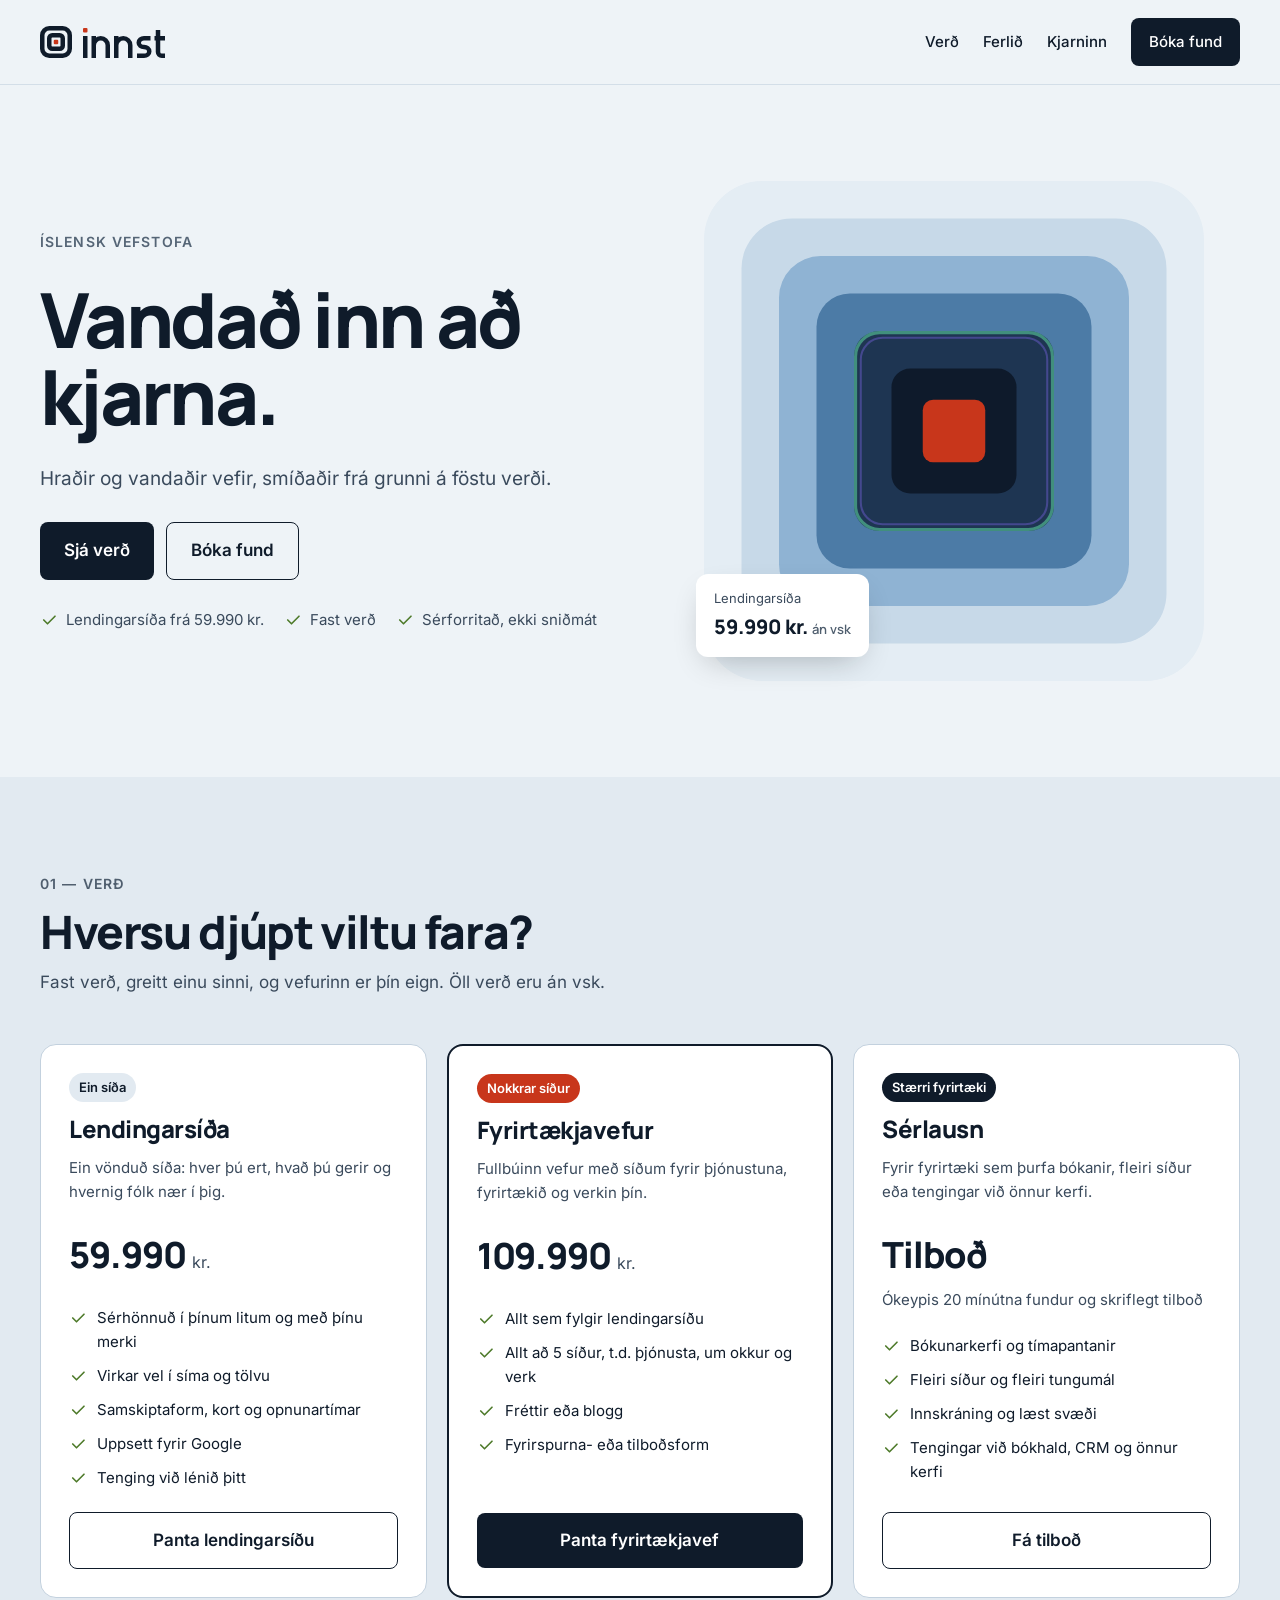
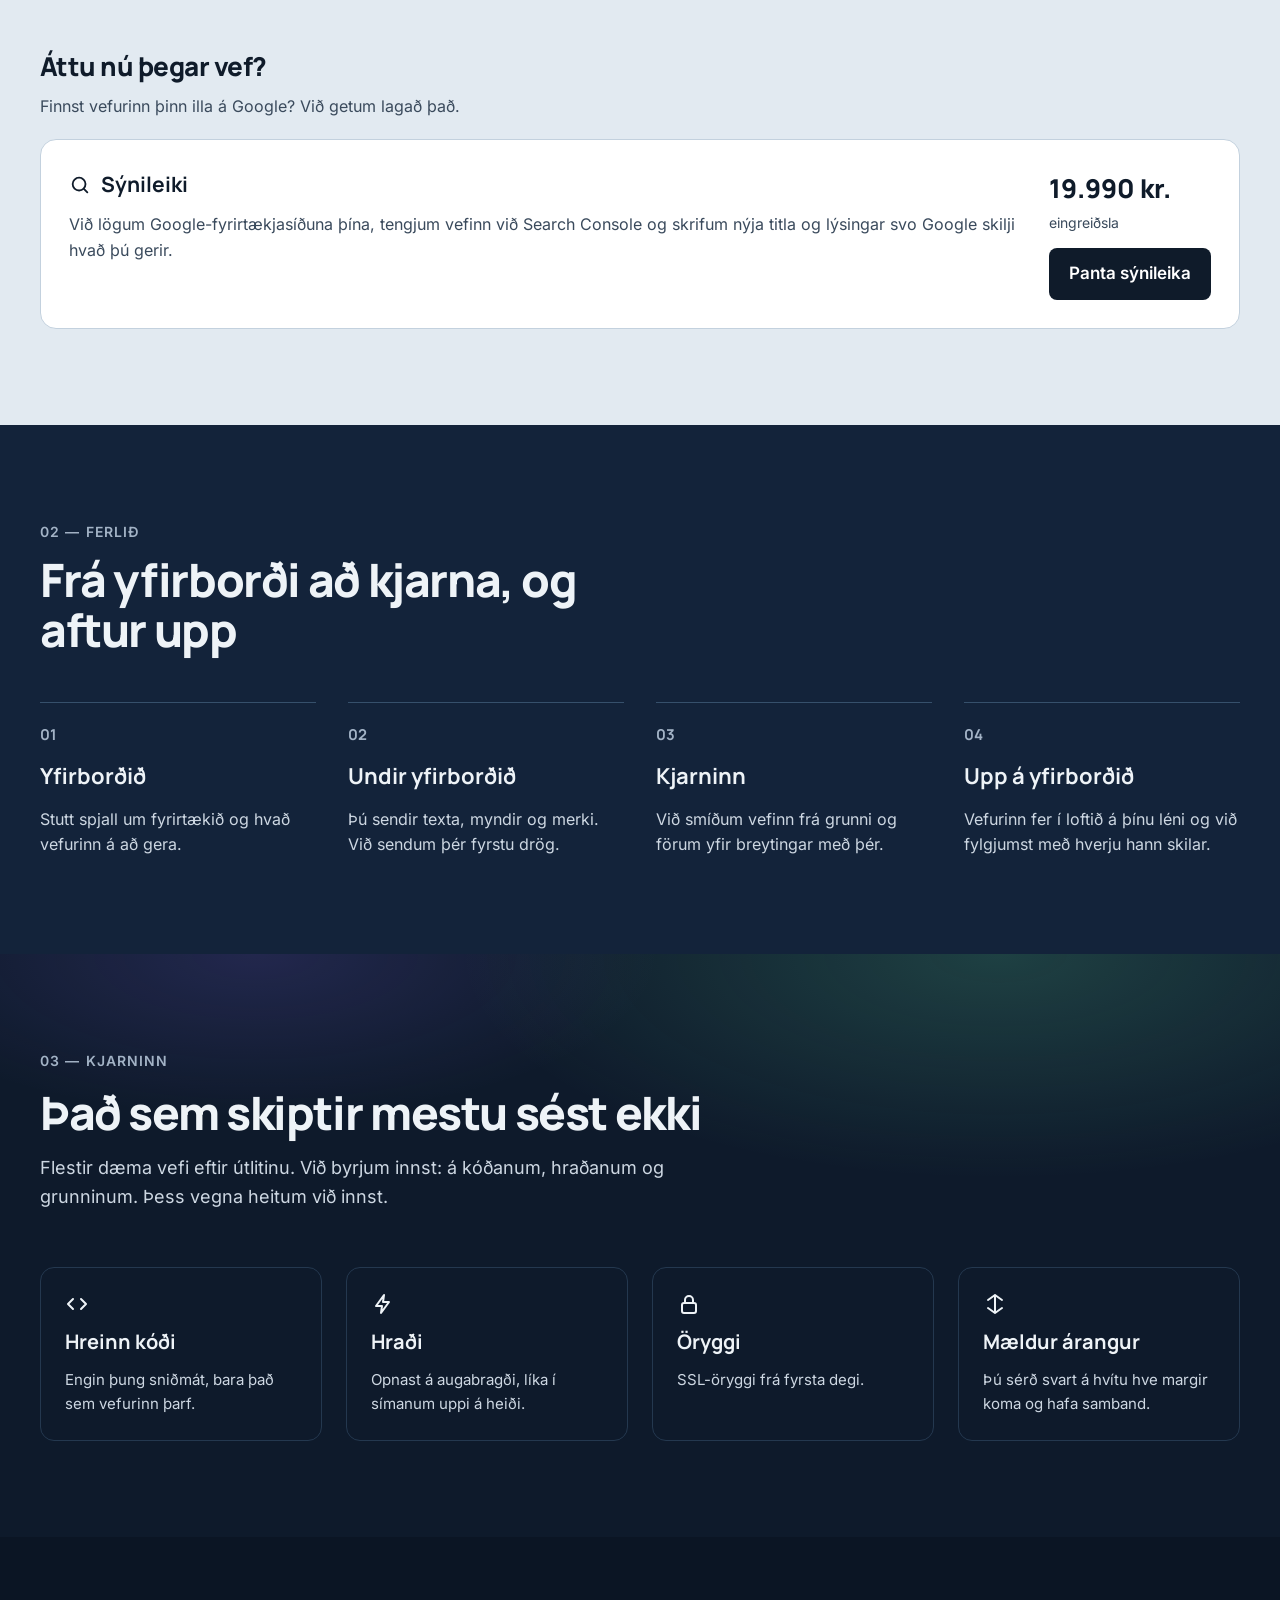
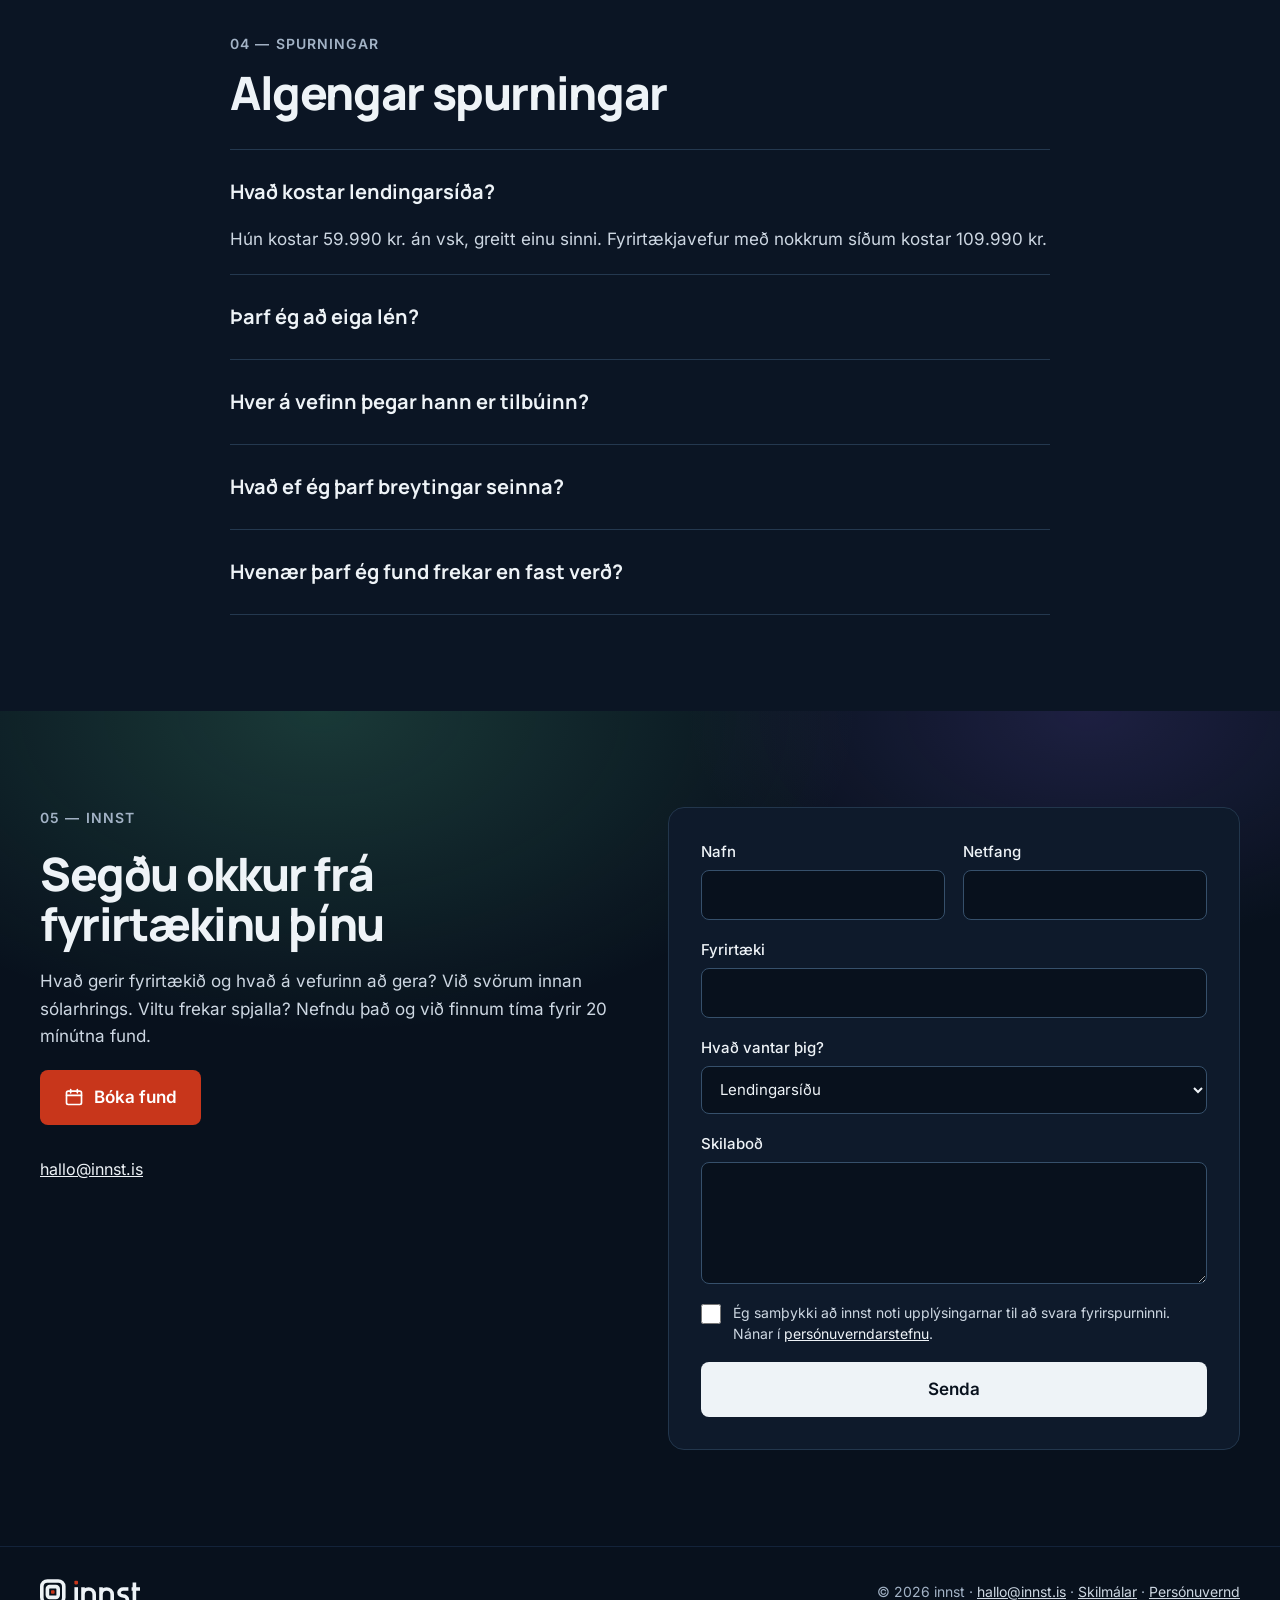
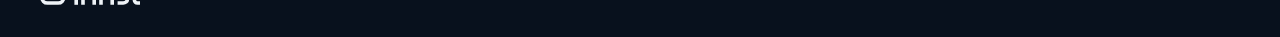
==== commit 4d2efbd8: "Vefstofa fyrir alla: „íslensk þjónustufyrirtæki“ tekið út Co-Authored-By: Claude Opus 5.5 <noreply@a" ====
--- a/index.html
+++ b/index.html
@@ -4,7 +4,7 @@
 <meta charset="utf-8">
 <meta name="viewport" content="width=device-width, initial-scale=1">
 <title>innst — vefstofa</title>
-<meta name="description" content="Vandað inn að kjarna. innst smíðar vefsíður fyrir íslensk þjónustufyrirtæki á föstu verði án vsk.">
+<meta name="description" content="Vandað inn að kjarna. innst er íslensk vefstofa sem smíðar hraðar og vandaðar vefsíður á föstu verði.">
 <link rel="icon" href="favicon.svg" type="image/svg+xml">
 <link rel="icon" href="favicon-32.png" sizes="32x32" type="image/png">
 <link rel="apple-touch-icon" href="apple-touch-icon.png">
@@ -25,7 +25,7 @@
   "@context": "https://schema.org",
   "@type": "ProfessionalService",
   "name": "innst",
-  "description": "Vandað inn að kjarna. Vefstofa sem smíðar vefsíður fyrir íslensk þjónustufyrirtæki. Markaðssérfræðingur og forritari vinna saman og mæla árangurinn.",
+  "description": "Vandað inn að kjarna. Íslensk vefstofa sem smíðar hraðar og vandaðar vefsíður frá grunni. Markaðssérfræðingur og forritari vinna saman og mæla árangurinn.",
   "url": "https://innst.is/",
   "logo": "https://innst.is/assets/merki/innst-takn-1000.png",
   "image": "https://innst.is/og-image.png",
@@ -85,9 +85,9 @@
 <!-- HERO -->
 <section id="efst" style="max-width: 1200px; margin: 0 auto; padding: 96px 24px 96px; display: grid; grid-template-columns: repeat(auto-fit, minmax(min(100%, 440px), 1fr)); gap: 56px; align-items: center">
 <div style="display: flex; flex-direction: column; gap: 28px">
-<p style="margin: 0; font-size: 14px; font-weight: 600; letter-spacing: 0.08em; text-transform: uppercase; color: #556576">Vefstofa fyrir íslensk þjónustufyrirtæki</p>
+<p style="margin: 0; font-size: 14px; font-weight: 600; letter-spacing: 0.08em; text-transform: uppercase; color: #556576">Íslensk vefstofa</p>
 <h1 style="margin: 0; font-family: Manrope, sans-serif; font-weight: 800; font-size: clamp(42px, 6.2vw, 76px); line-height: 1.02; letter-spacing: -0.035em">Vandað inn að kjarna.</h1>
-<p style="margin: 0; font-size: 19px; color: #3A4A5C; max-width: 34em">Hraðir og vandaðir vefir, smíðaðir frá grunni fyrir íslensk þjónustufyrirtæki.</p>
+<p style="margin: 0; font-size: 19px; color: #3A4A5C; max-width: 34em">Hraðir og vandaðir vefir, smíðaðir frá grunni á föstu verði.</p>
 <div style="display: flex; flex-wrap: wrap; gap: 12px">
 <a href="#verd" style="background: #0F1B2A; color: #FFFFFF; text-decoration: none; font-weight: 600; padding: 14px 24px; border-radius: 8px; min-height: 52px; box-sizing: border-box; display: inline-flex; align-items: center">Sjá verð</a>
 <a href="#samband" style="border: 1.5px solid #0F1B2A; color: #0F1B2A; text-decoration: none; font-weight: 600; padding: 14px 24px; border-radius: 8px; min-height: 52px; box-sizing: border-box; display: inline-flex; align-items: center">Bóka fund</a>
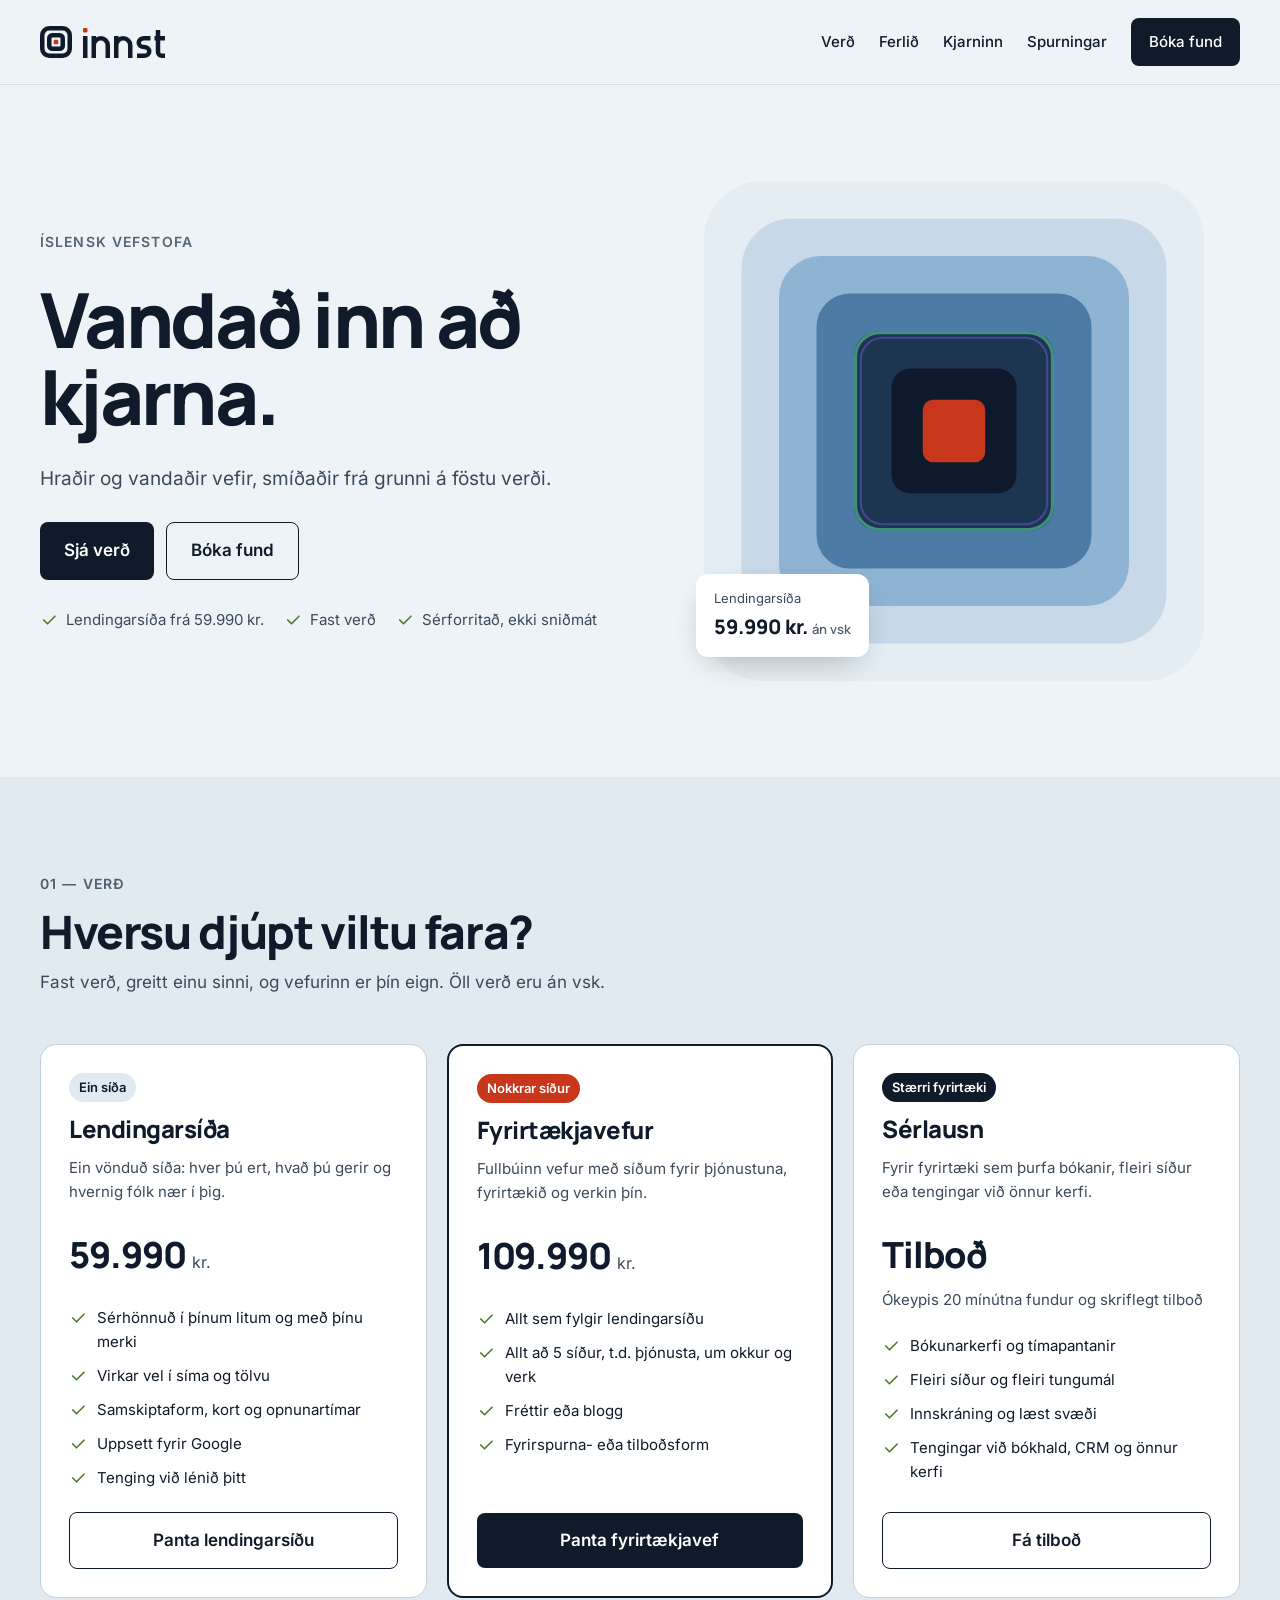
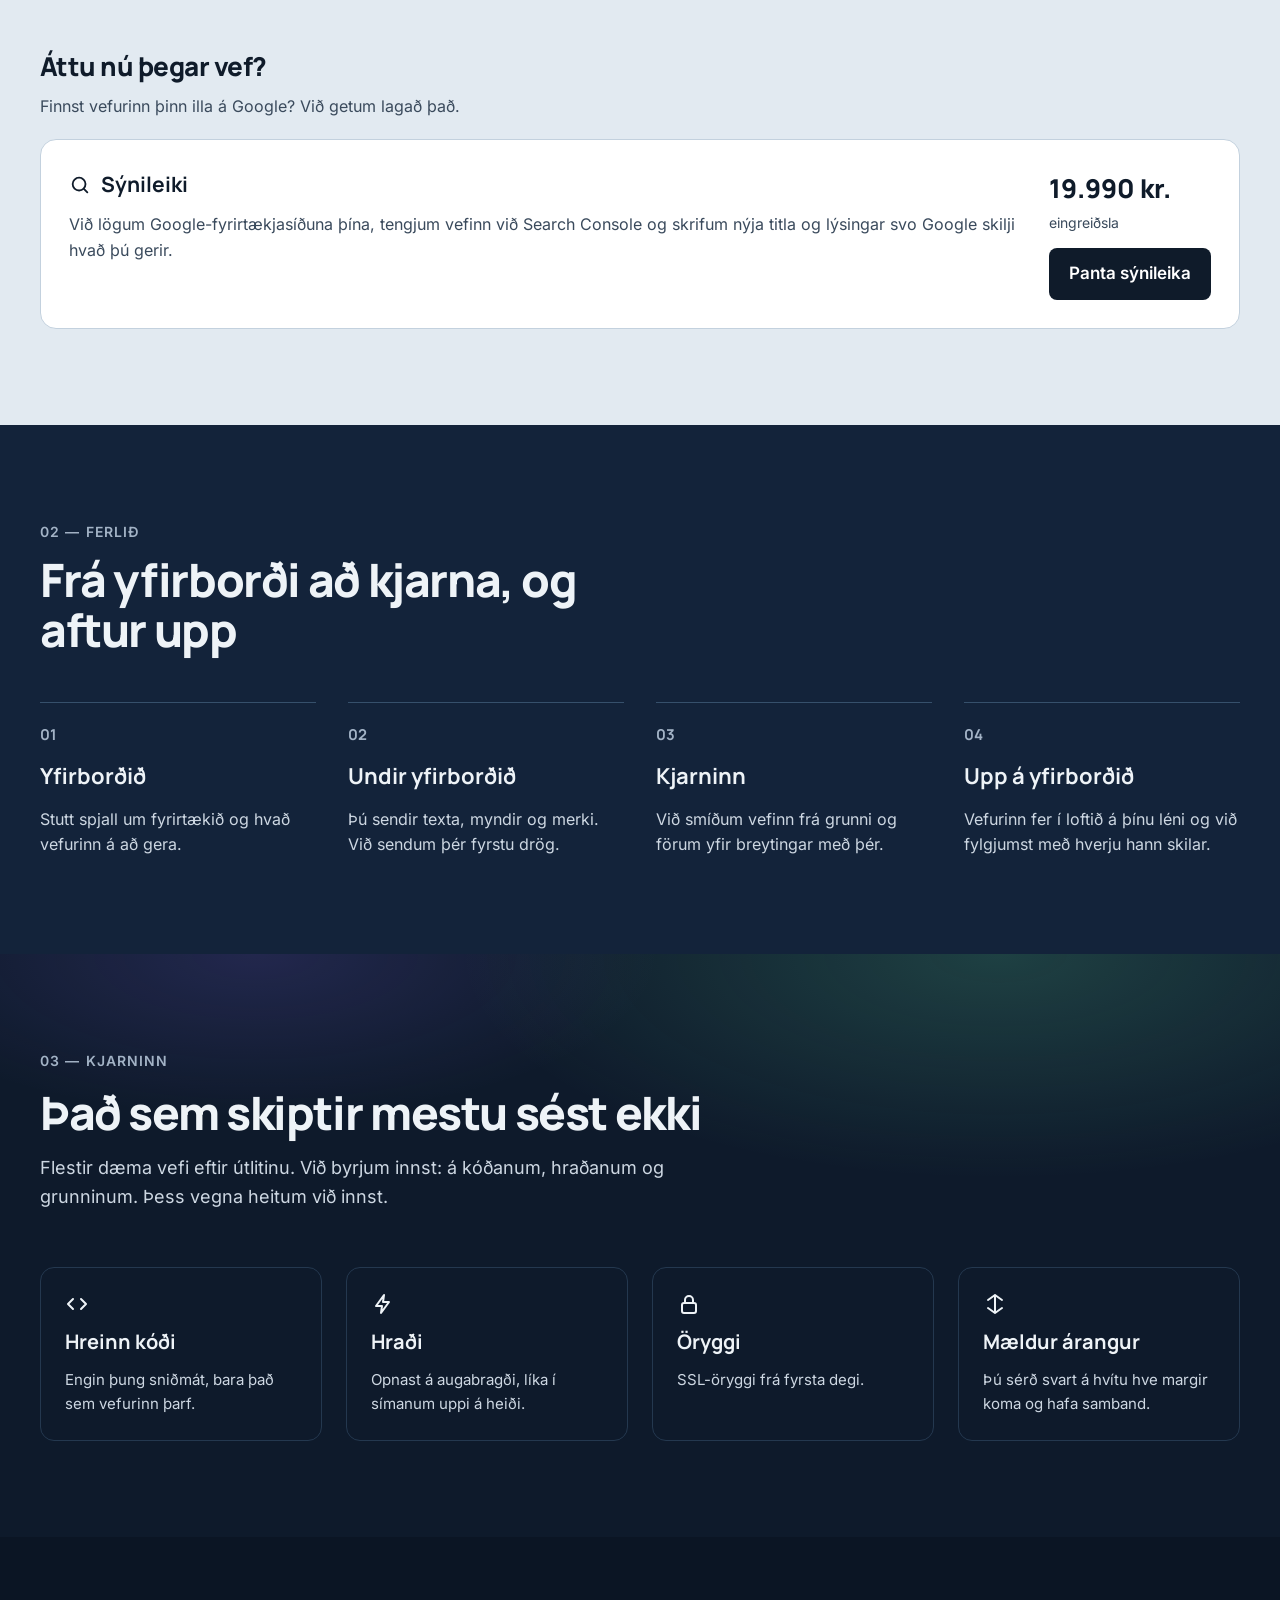
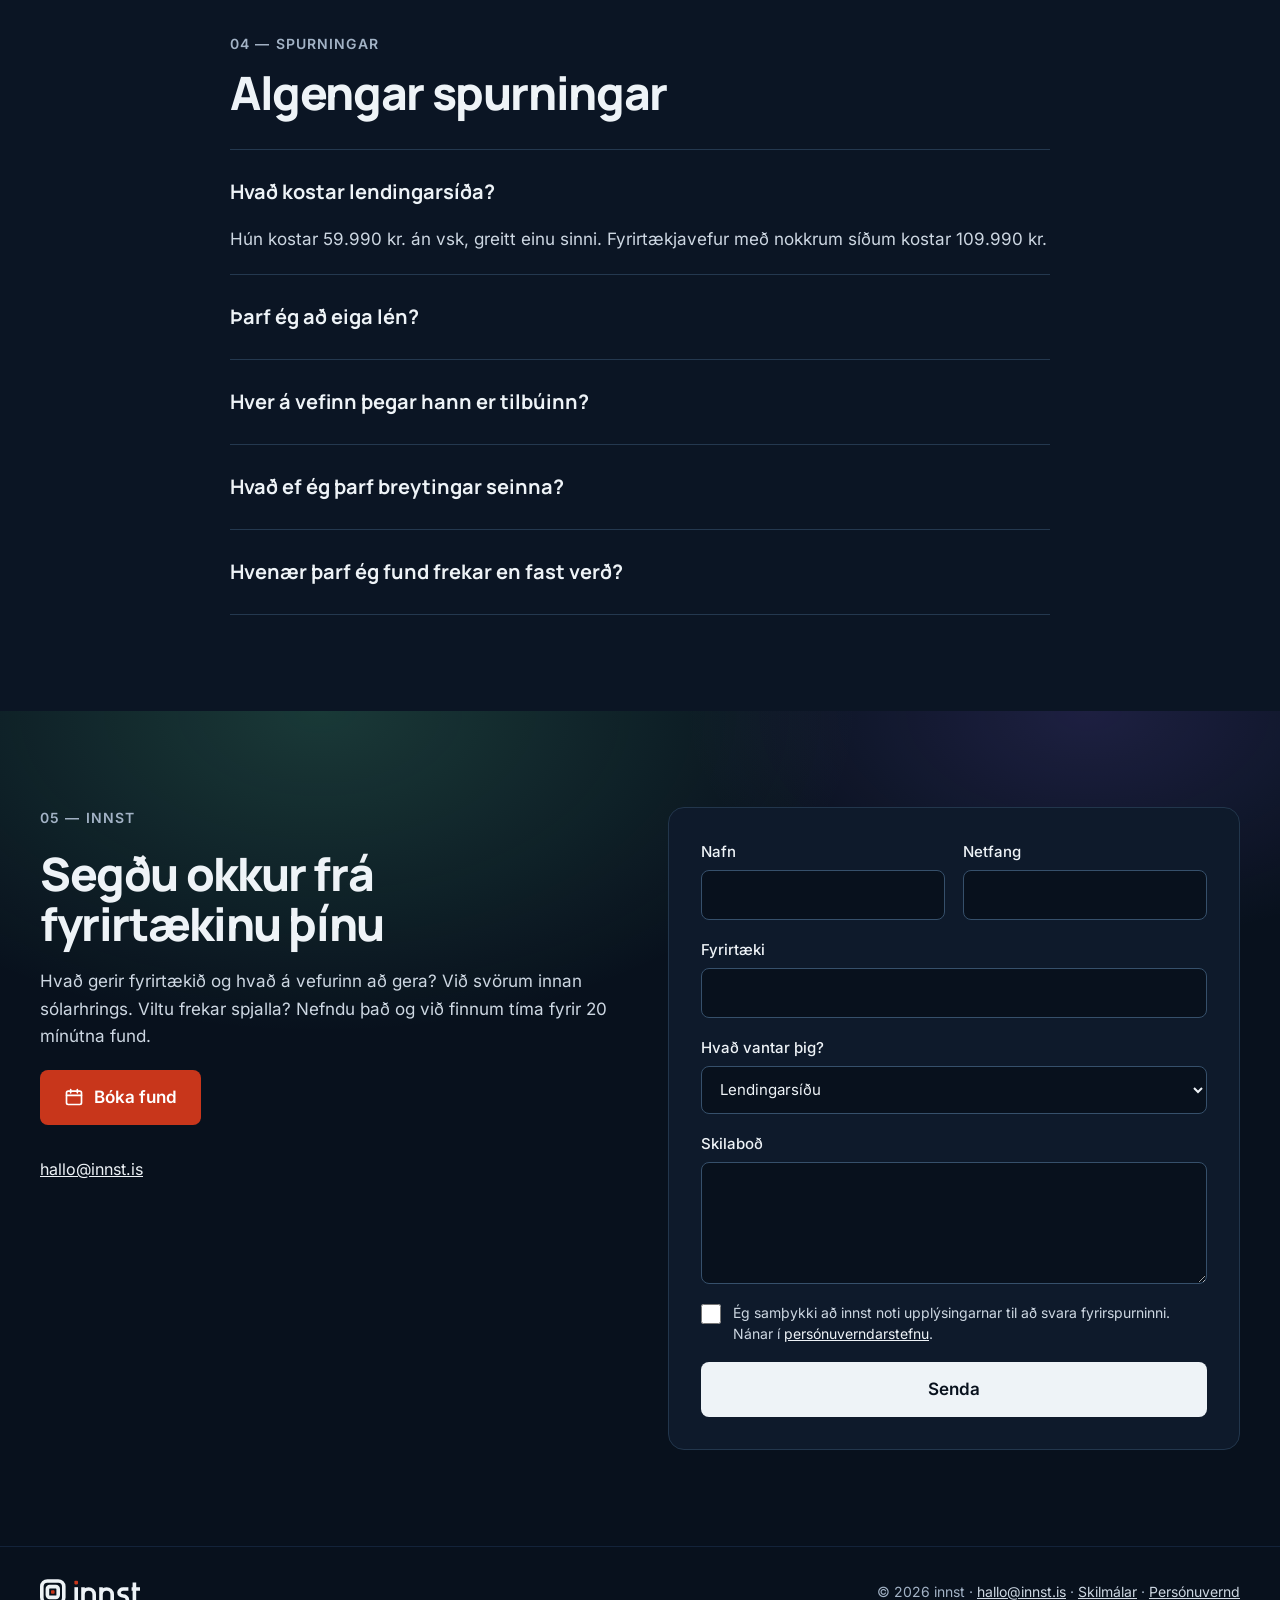
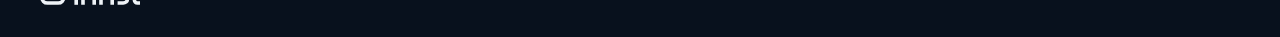
==== commit 56628a20: "Hlekkur á algengar spurningar í valmynd („Spurningar“) Á síma víkur „Kjarninn“ svo valmyndin haldist" ====
--- a/index.html
+++ b/index.html
@@ -50,6 +50,7 @@
 <style>
 body{margin:0;background:#EEF3F7}
 [hidden]{display:none !important}
+@media (max-width: 480px){.nav-tolva{display:none}}
 .g-radio{position:absolute;opacity:0;pointer-events:none}
 .g-tabs{display:inline-flex;align-self:flex-start;background:#FFFFFF;border:1px solid #C3D1DE;border-radius:999px;padding:4px;gap:4px}
 .g-tabs label{font-weight:600;font-size:15px;padding:10px 22px;min-height:44px;box-sizing:border-box;border-radius:999px;cursor:pointer;display:inline-flex;align-items:center;color:#0F1B2A}
@@ -76,7 +77,8 @@
 <a hidden href="#verkefni" style="text-decoration: none">Verkin</a>
 <a href="#verd" style="text-decoration: none">Verð</a>
 <a href="#ferlid" style="text-decoration: none">Ferlið</a>
-<a href="#kjarninn" style="text-decoration: none">Kjarninn</a>
+<a class="nav-tolva" href="#kjarninn" style="text-decoration: none">Kjarninn</a>
+<a href="#spurningar" style="text-decoration: none">Spurningar</a>
 <a href="#samband" style="text-decoration: none; background: #0F1B2A; color: #FFFFFF; padding: 12px 18px; border-radius: 8px; min-height: 44px; box-sizing: border-box; display: inline-flex; align-items: center">Bóka fund</a>
 </div>
 </nav>
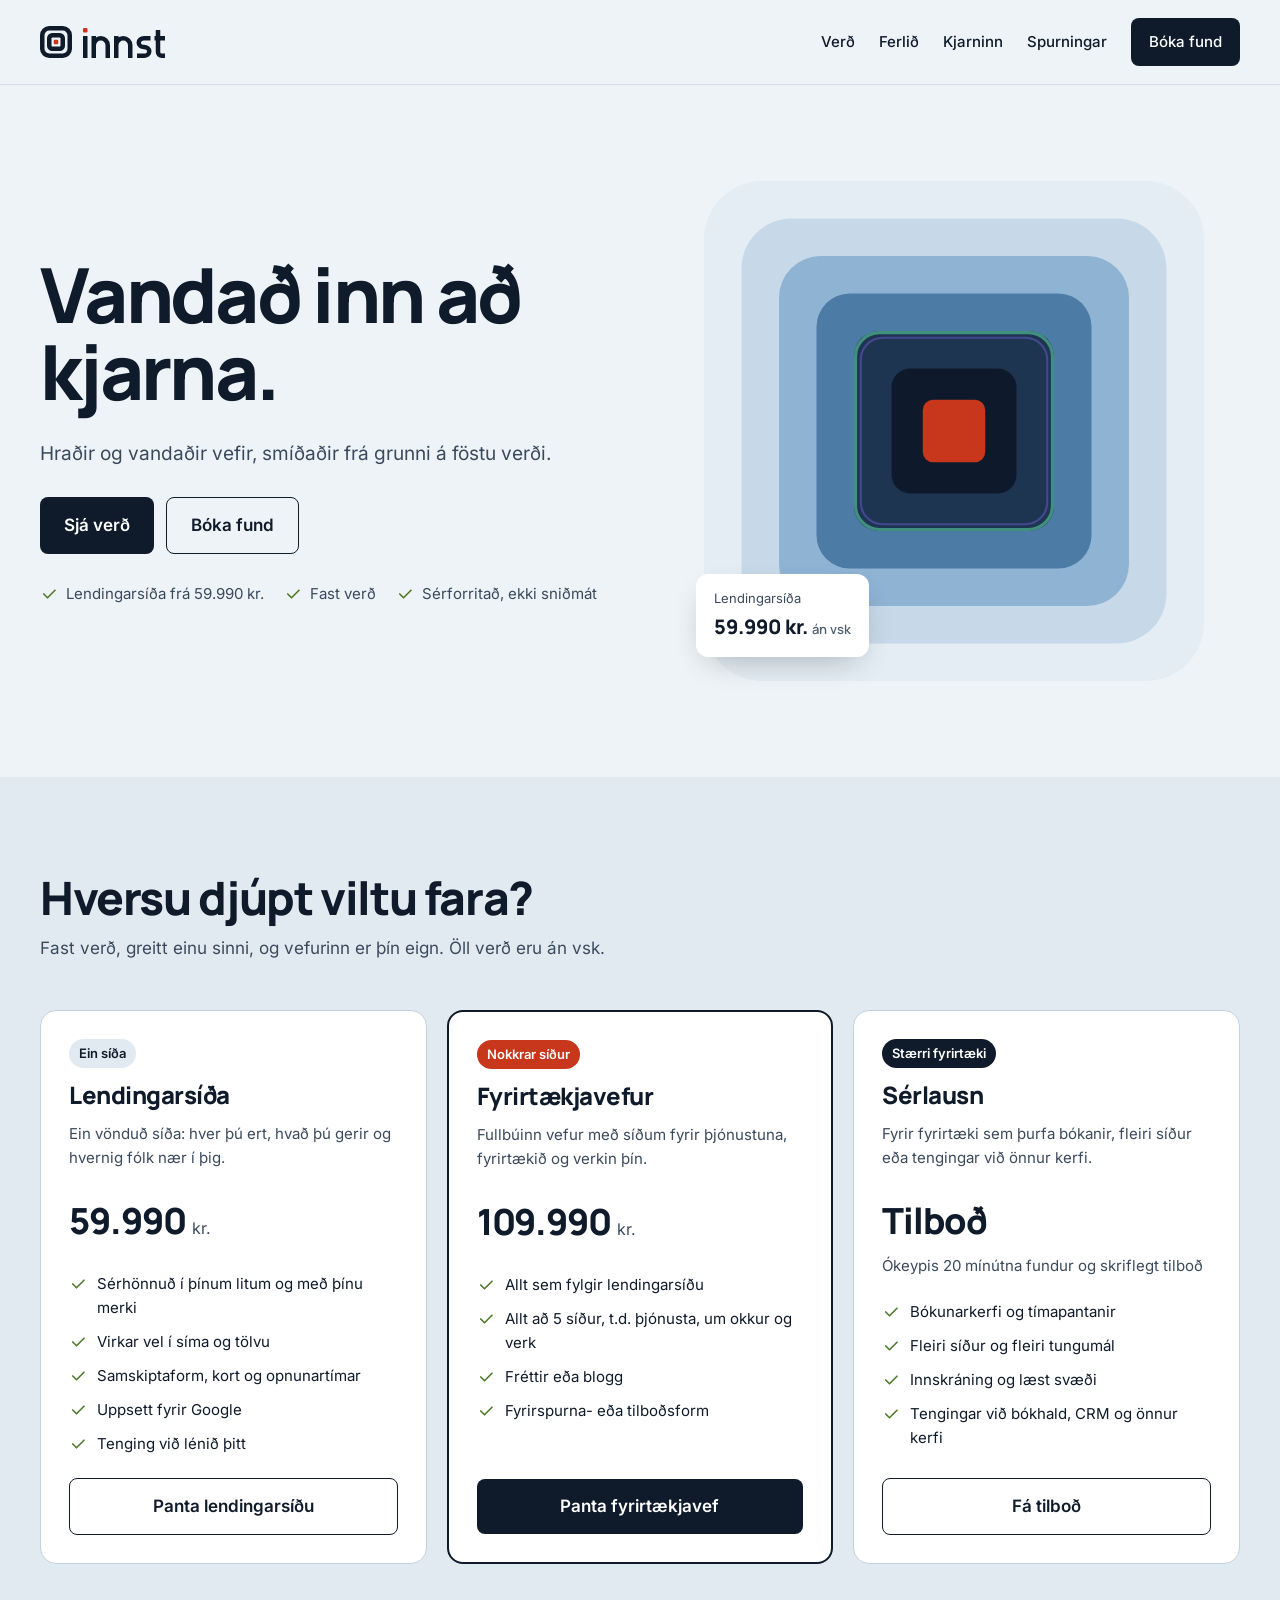
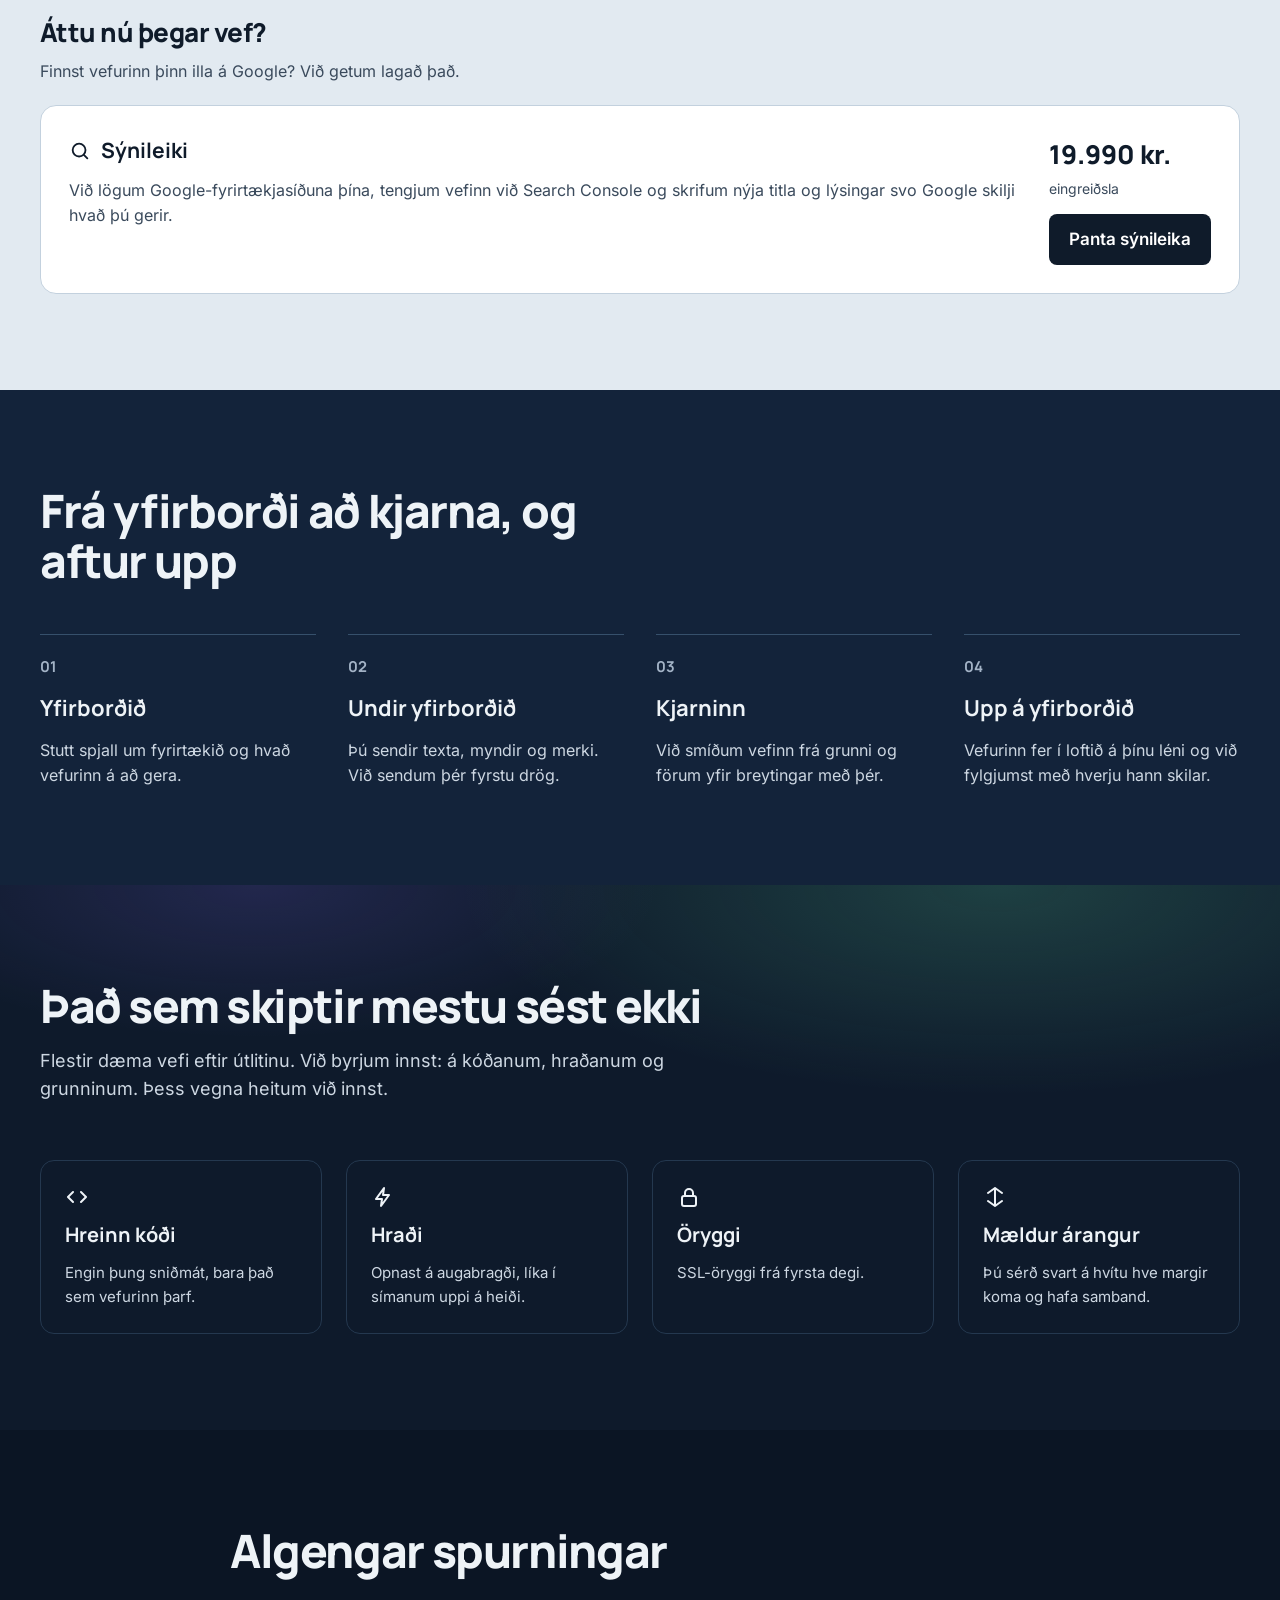
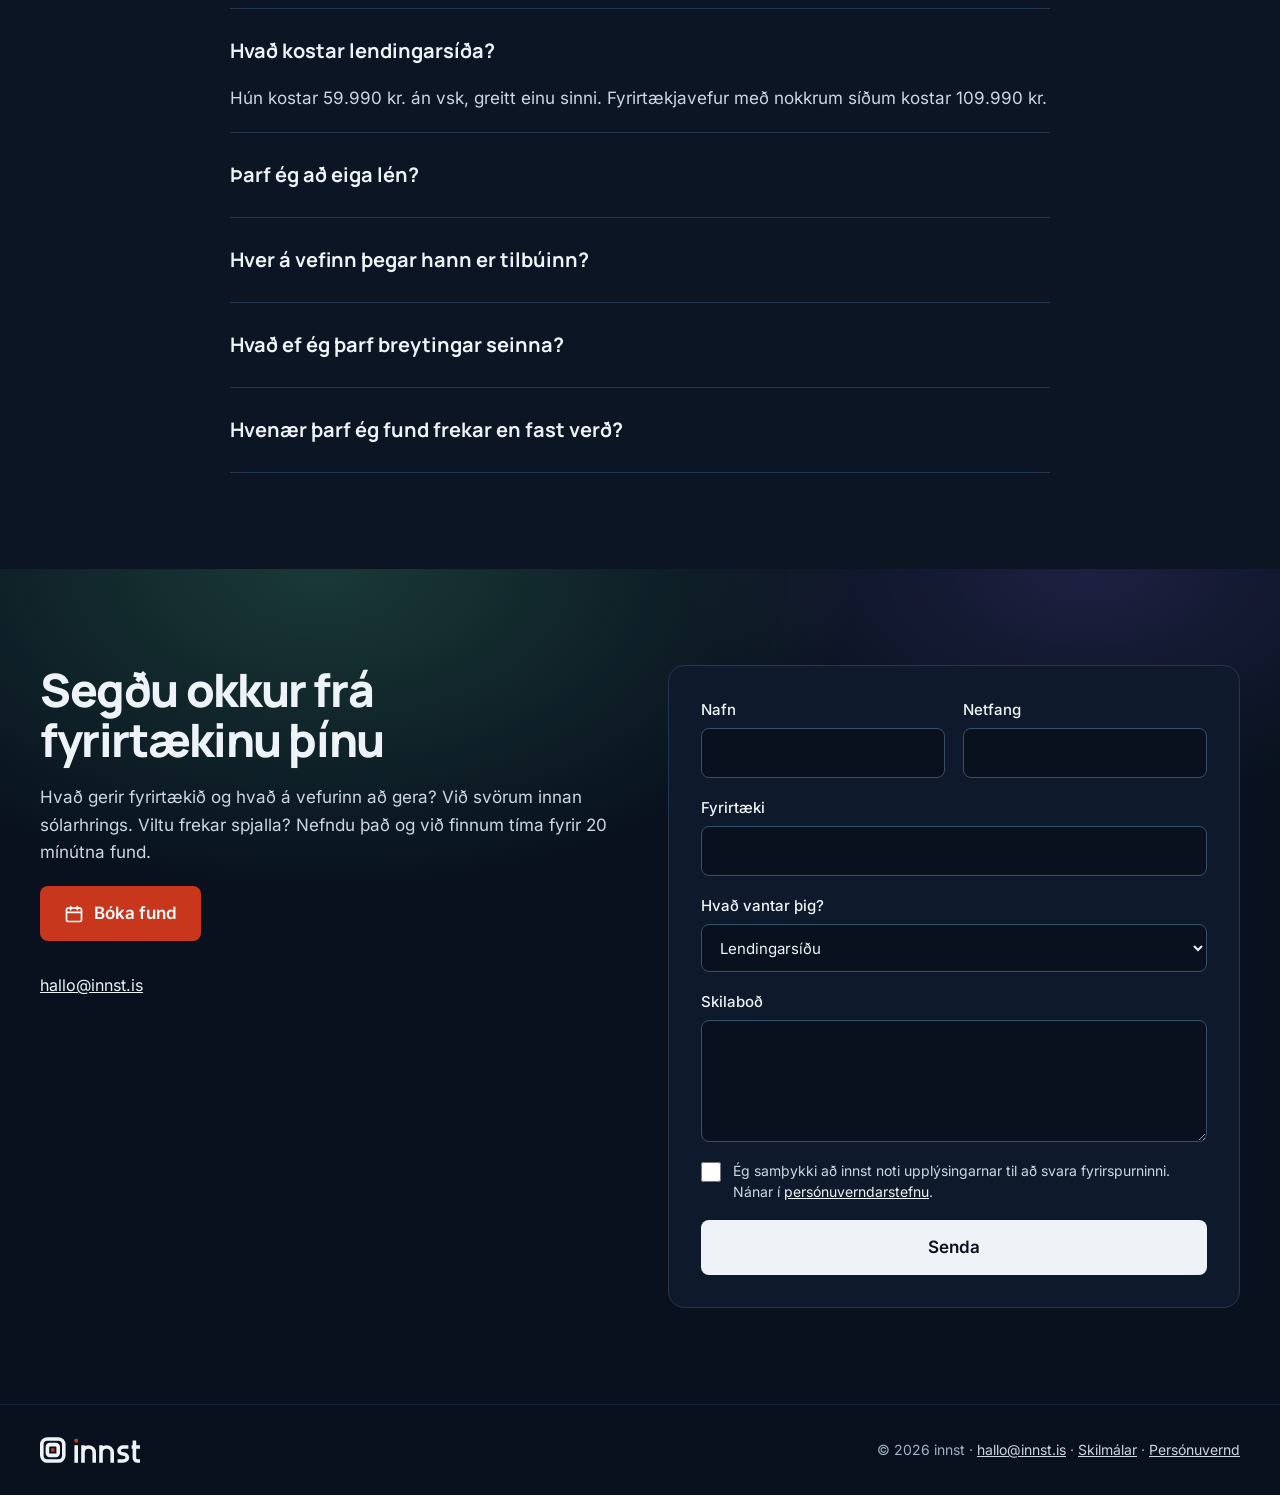
==== commit 10e60bef: "Taka út „Íslensk vefstofa“ og númer hlutanna (01 — Verð o.s.frv.) Co-Authored-By: Claude Opus 5.5 <n" ====
--- a/index.html
+++ b/index.html
@@ -87,7 +87,6 @@
 <!-- HERO -->
 <section id="efst" style="max-width: 1200px; margin: 0 auto; padding: 96px 24px 96px; display: grid; grid-template-columns: repeat(auto-fit, minmax(min(100%, 440px), 1fr)); gap: 56px; align-items: center">
 <div style="display: flex; flex-direction: column; gap: 28px">
-<p style="margin: 0; font-size: 14px; font-weight: 600; letter-spacing: 0.08em; text-transform: uppercase; color: #556576">Íslensk vefstofa</p>
 <h1 style="margin: 0; font-family: Manrope, sans-serif; font-weight: 800; font-size: clamp(42px, 6.2vw, 76px); line-height: 1.02; letter-spacing: -0.035em">Vandað inn að kjarna.</h1>
 <p style="margin: 0; font-size: 19px; color: #3A4A5C; max-width: 34em">Hraðir og vandaðir vefir, smíðaðir frá grunni á föstu verði.</p>
 <div style="display: flex; flex-wrap: wrap; gap: 12px">
@@ -125,7 +124,6 @@
 <!-- 01 PORTFOLIO -->
 <section hidden id="verkefni" style="max-width: 1200px; margin: 0 auto; padding: 24px 24px 96px; display: flex; flex-direction: column; gap: 40px">
 <div style="display: flex; flex-direction: column; gap: 12px; max-width: 640px">
-<p style="margin: 0; font-size: 14px; font-weight: 600; letter-spacing: 0.08em; text-transform: uppercase; color: #556576">01 — Verkin</p>
 <h2 style="margin: 0; font-family: Manrope, sans-serif; font-weight: 800; font-size: clamp(32px, 4vw, 46px); line-height: 1.08; letter-spacing: -0.03em">Innsýn í nokkur verkefni</h2>
 </div>
 <div style="display: grid; grid-template-columns: repeat(auto-fit, minmax(min(100%, 320px), 1fr)); gap: 24px">
@@ -159,7 +157,6 @@
 <section id="verd" style="background: #E2EAF1">
 <div style="max-width: 1200px; margin: 0 auto; padding: 96px 24px; display: flex; flex-direction: column; gap: 48px">
 <div style="display: flex; flex-direction: column; gap: 12px; max-width: 640px">
-<p style="margin: 0; font-size: 14px; font-weight: 600; letter-spacing: 0.08em; text-transform: uppercase; color: #4F5E6E">01 — Verð</p>
 <h2 style="margin: 0; font-family: Manrope, sans-serif; font-weight: 800; font-size: clamp(32px, 4vw, 46px); line-height: 1.08; letter-spacing: -0.03em">Hversu djúpt viltu fara?</h2>
 <p style="margin: 0; color: #3A4A5C">Fast verð, greitt einu sinni, og vefurinn er þín eign. Öll verð eru án vsk.</p>
 <p hidden style="margin: 0; color: #3A4A5C">Veldu hvort þú staðgreiðir vefinn og greiðir aðeins fyrir hýsingu eftir það, eða greiðir hann mánaðarlega í áskrift, án stofngjalds. Öll verð eru án virðisaukaskatts.</p>
@@ -381,7 +378,6 @@
 <section id="ferlid" style="background: #13233A; color: #EEF3F7">
 <div style="max-width: 1200px; margin: 0 auto; padding: 96px 24px; display: flex; flex-direction: column; gap: 48px">
 <div style="display: flex; flex-direction: column; gap: 12px; max-width: 640px">
-<p style="margin: 0; font-size: 14px; font-weight: 600; letter-spacing: 0.08em; text-transform: uppercase; color: #A3B3C6">02 — Ferlið</p>
 <h2 style="margin: 0; font-family: Manrope, sans-serif; font-weight: 800; font-size: clamp(32px, 4vw, 46px); line-height: 1.08; letter-spacing: -0.03em; color: #EEF3F7">Frá yfirborði að kjarna, og aftur upp</h2>
 </div>
 <ol style="margin: 0; padding: 0; list-style: none; display: grid; grid-template-columns: repeat(auto-fit, minmax(min(100%, 220px), 1fr)); gap: 32px">
@@ -413,7 +409,6 @@
 <section id="kjarninn" style="background: radial-gradient(ellipse 60% 55% at 78% 0%, rgba(95,217,160,0.20), transparent 70%), radial-gradient(ellipse 45% 40% at 20% 0%, rgba(139,108,255,0.16), transparent 70%), #0E1A2B; color: #EEF3F7">
 <div style="max-width: 1200px; margin: 0 auto; padding: 96px 24px; display: flex; flex-direction: column; gap: 56px">
 <div style="display: flex; flex-direction: column; gap: 16px; max-width: 720px">
-<p style="margin: 0; font-size: 14px; font-weight: 600; letter-spacing: 0.08em; text-transform: uppercase; color: #A3B3C6">03 — Kjarninn</p>
 <h2 style="margin: 0; font-family: Manrope, sans-serif; font-weight: 800; font-size: clamp(32px, 4vw, 46px); line-height: 1.08; letter-spacing: -0.03em; color: #EEF3F7">Það sem skiptir mestu sést ekki</h2>
 <p style="margin: 0; color: #CDD7E2; font-size: 18px">Flestir dæma vefi eftir útlitinu. Við byrjum innst: á kóðanum, hraðanum og grunninum. Þess vegna heitum við innst.</p>
 </div>
@@ -490,7 +485,6 @@
 <section id="spurningar" style="background: #0B1524; color: #EEF3F7">
 <div style="max-width: 820px; margin: 0 auto; padding: 96px 24px; display: flex; flex-direction: column; gap: 32px">
 <div style="display: flex; flex-direction: column; gap: 12px">
-<p style="margin: 0; font-size: 14px; font-weight: 600; letter-spacing: 0.08em; text-transform: uppercase; color: #A3B3C6">04 — Spurningar</p>
 <h2 style="margin: 0; font-family: Manrope, sans-serif; font-weight: 800; font-size: clamp(32px, 4vw, 46px); line-height: 1.08; letter-spacing: -0.03em; color: #EEF3F7">Algengar spurningar</h2>
 </div>
 <div style="display: flex; flex-direction: column">
@@ -530,7 +524,6 @@
 <section id="samband" style="background: radial-gradient(ellipse 60% 55% at 25% 0%, rgba(95,217,160,0.20), transparent 70%), radial-gradient(ellipse 45% 40% at 85% 0%, rgba(139,108,255,0.16), transparent 70%), #08111D; color: #EEF3F7">
 <div style="max-width: 1200px; margin: 0 auto; padding: 96px 24px; display: grid; grid-template-columns: repeat(auto-fit, minmax(min(100%, 400px), 1fr)); gap: 56px">
 <div style="display: flex; flex-direction: column; gap: 20px">
-<p style="margin: 0; font-size: 14px; font-weight: 600; letter-spacing: 0.08em; text-transform: uppercase; color: #A3B3C6">05 — Innst</p>
 <h2 style="margin: 0; font-family: Manrope, sans-serif; font-weight: 800; font-size: clamp(32px, 4vw, 46px); line-height: 1.08; letter-spacing: -0.03em; color: #EEF3F7">Segðu okkur frá fyrirtækinu þínu</h2>
 <p style="margin: 0; color: #CDD7E2">Hvað gerir fyrirtækið og hvað á vefurinn að gera? Við svörum innan sólarhrings. Viltu frekar spjalla? Nefndu það og við finnum tíma fyrir 20 mínútna fund.</p>
 <a href="#fyrirspurn" style="align-self: flex-start; background: #C8361B; color: #FFFFFF; text-decoration: none; font-weight: 600; padding: 14px 24px; border-radius: 8px; min-height: 52px; box-sizing: border-box; display: inline-flex; align-items: center; gap: 10px"><svg width="20" height="20" viewBox="0 0 24 24" fill="none" stroke="currentColor" stroke-width="2" stroke-linecap="round" stroke-linejoin="round" aria-hidden="true"><rect x="3" y="5" width="18" height="16" rx="2"></rect><path d="M3 10h18M8 3v4M16 3v4"></path></svg>Bóka fund</a>
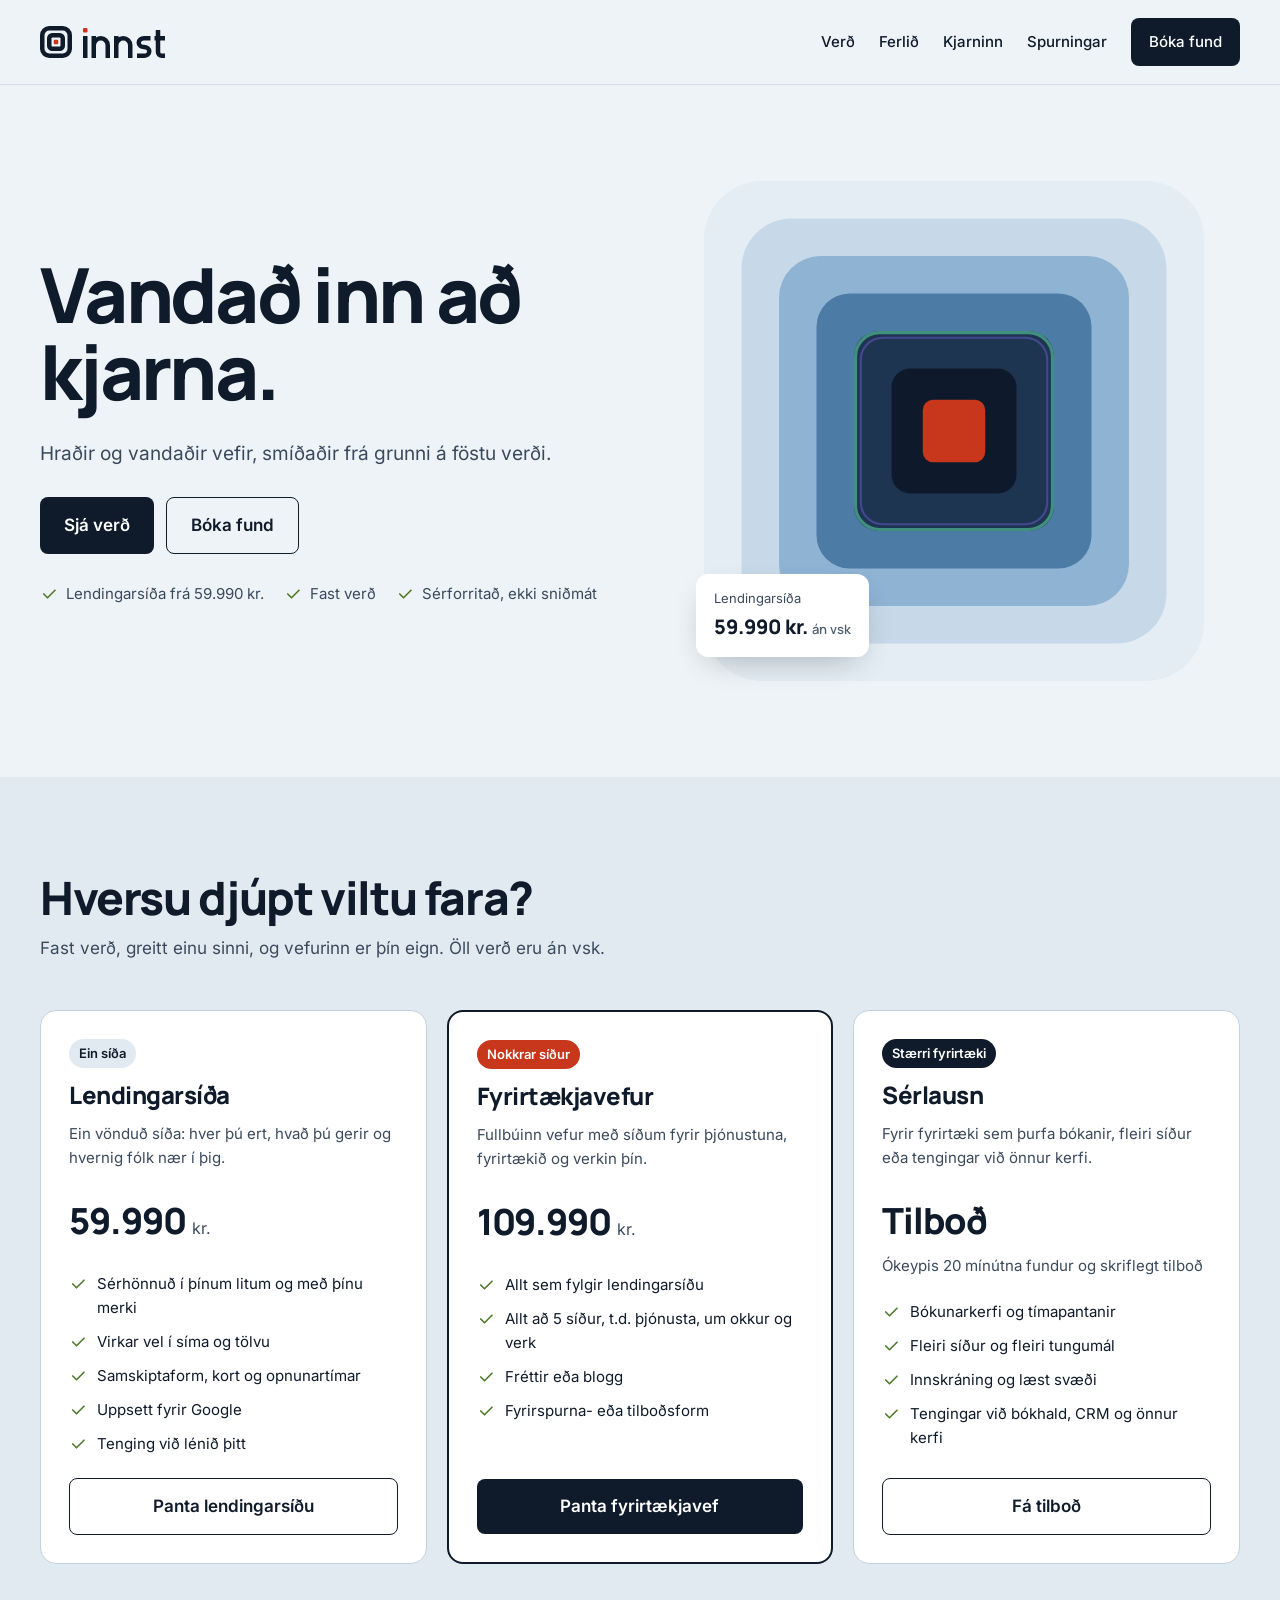
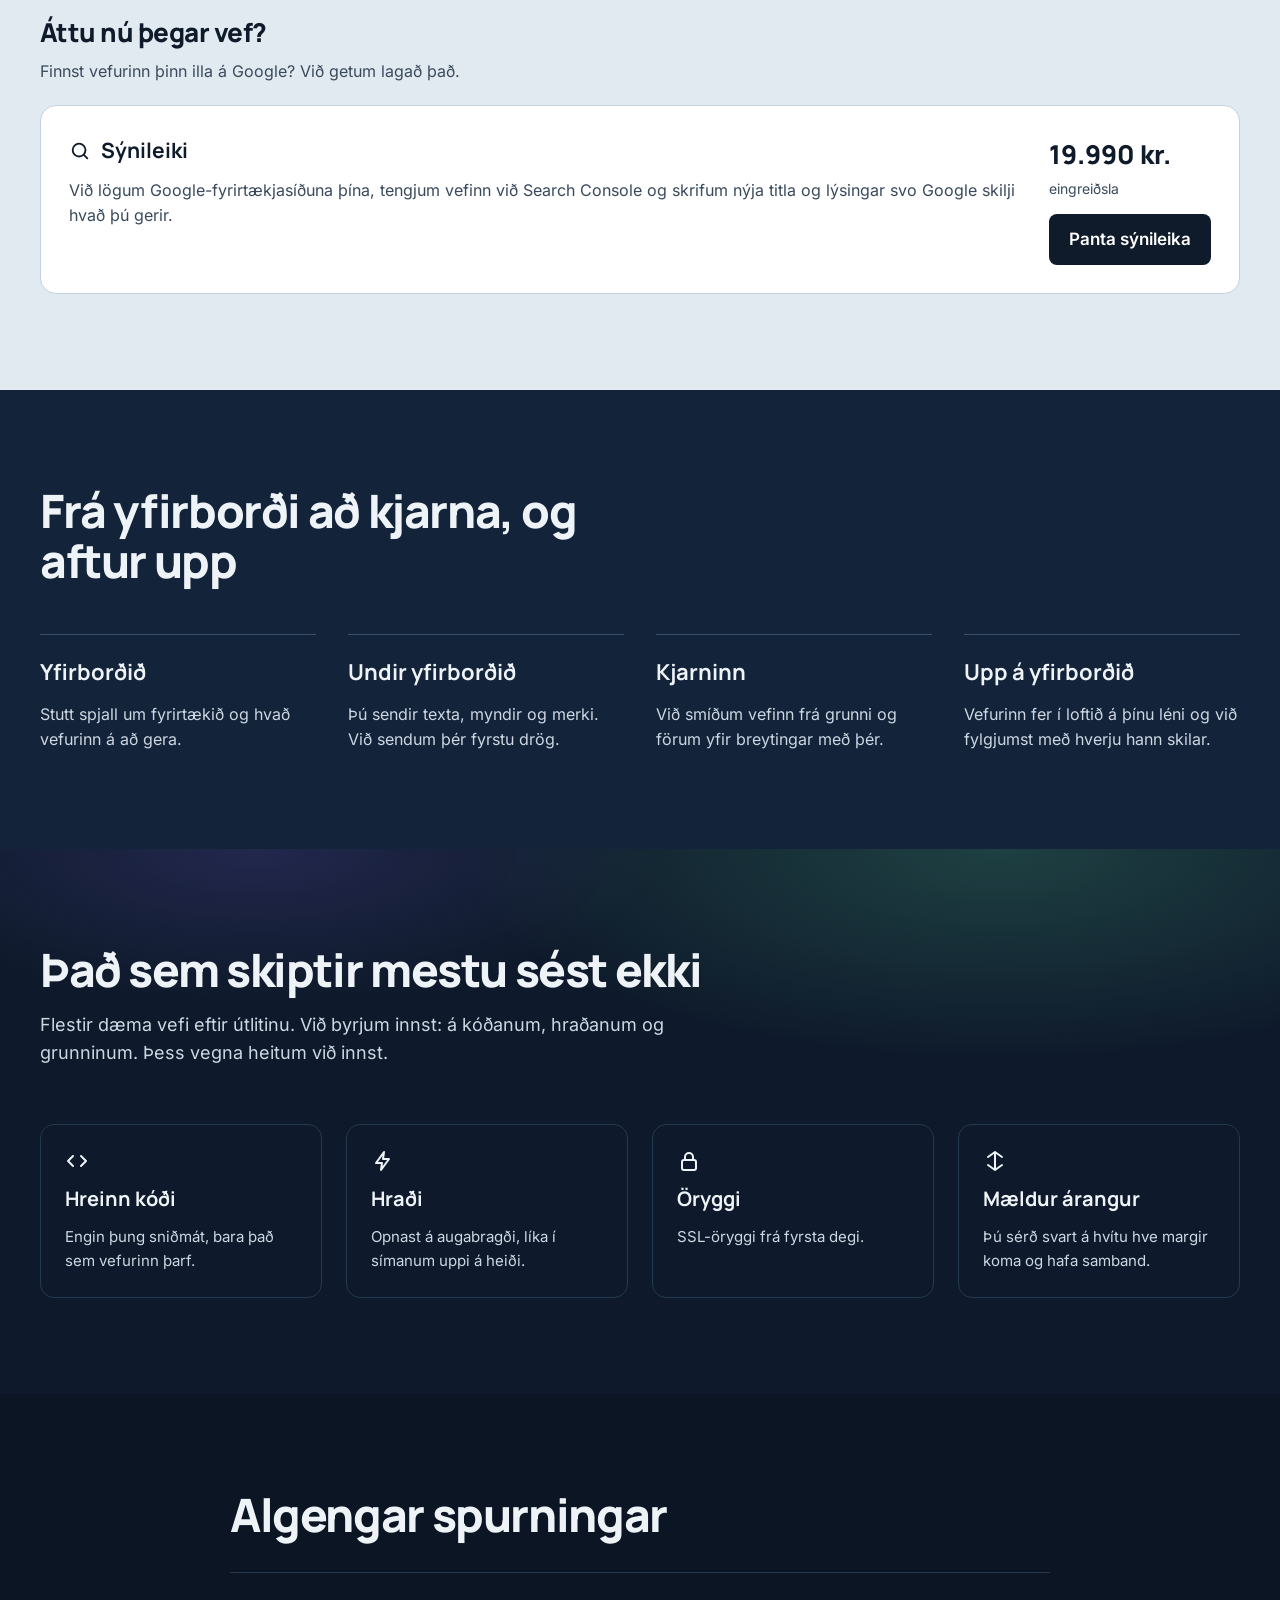
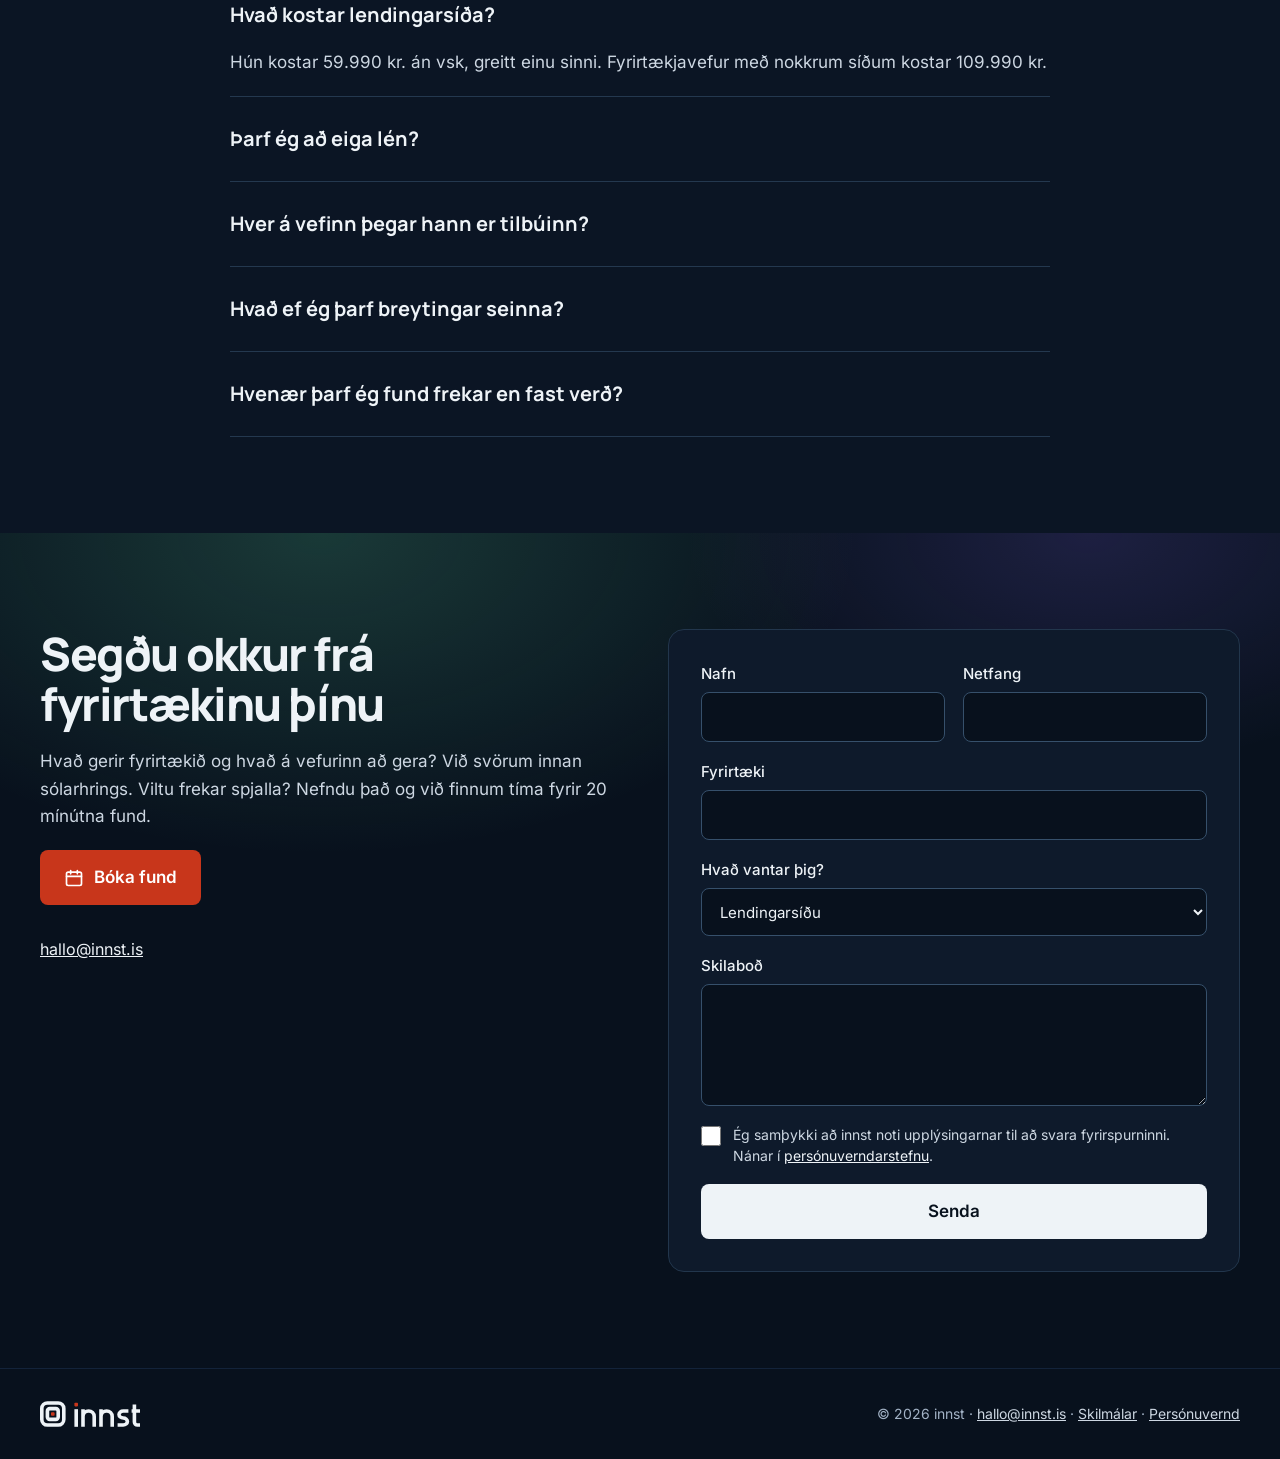
==== commit 7d9b123b: "Taka út númerin 01–04 í Ferlinu Co-Authored-By: Claude Opus 5.5 <noreply@anthropic.com> Claude-Sessi" ====
--- a/index.html
+++ b/index.html
@@ -382,22 +382,18 @@
 </div>
 <ol style="margin: 0; padding: 0; list-style: none; display: grid; grid-template-columns: repeat(auto-fit, minmax(min(100%, 220px), 1fr)); gap: 32px">
 <li style="display: flex; flex-direction: column; gap: 12px; border-top: 1px solid #36506B; padding-top: 20px">
-<span style="font-family: Manrope, sans-serif; font-size: 15px; font-weight: 700; color: #A3B3C6">01</span>
 <span style="font-family: Manrope, sans-serif; font-size: 22px; font-weight: 700">Yfirborðið</span>
 <span style="font-size: 16px; color: #CDD7E2">Stutt spjall um fyrirtækið og hvað vefurinn á að gera.</span>
 </li>
 <li style="display: flex; flex-direction: column; gap: 12px; border-top: 1px solid #36506B; padding-top: 20px">
-<span style="font-family: Manrope, sans-serif; font-size: 15px; font-weight: 700; color: #A3B3C6">02</span>
 <span style="font-family: Manrope, sans-serif; font-weight: 700; font-size: 22px">Undir yfirborðið</span>
 <span style="font-size: 16px; color: #CDD7E2">Þú sendir texta, myndir og merki. Við sendum þér fyrstu drög.</span>
 </li>
 <li style="display: flex; flex-direction: column; gap: 12px; border-top: 1px solid #36506B; padding-top: 20px">
-<span style="font-family: Manrope, sans-serif; font-size: 15px; font-weight: 700; color: #A3B3C6">03</span>
 <span style="font-family: Manrope, sans-serif; font-weight: 700; font-size: 22px">Kjarninn</span>
 <span style="font-size: 16px; color: #CDD7E2">Við smíðum vefinn frá grunni og förum yfir breytingar með þér.</span>
 </li>
 <li style="display: flex; flex-direction: column; gap: 12px; border-top: 1px solid #36506B; padding-top: 20px">
-<span style="font-family: Manrope, sans-serif; font-size: 15px; font-weight: 700; color: #A3B3C6">04</span>
 <span style="font-family: Manrope, sans-serif; font-weight: 700; font-size: 22px">Upp á yfirborðið</span>
 <span style="font-size: 16px; color: #CDD7E2">Vefurinn fer í loftið á þínu léni og við fylgjumst með hverju hann skilar.</span>
 </li>
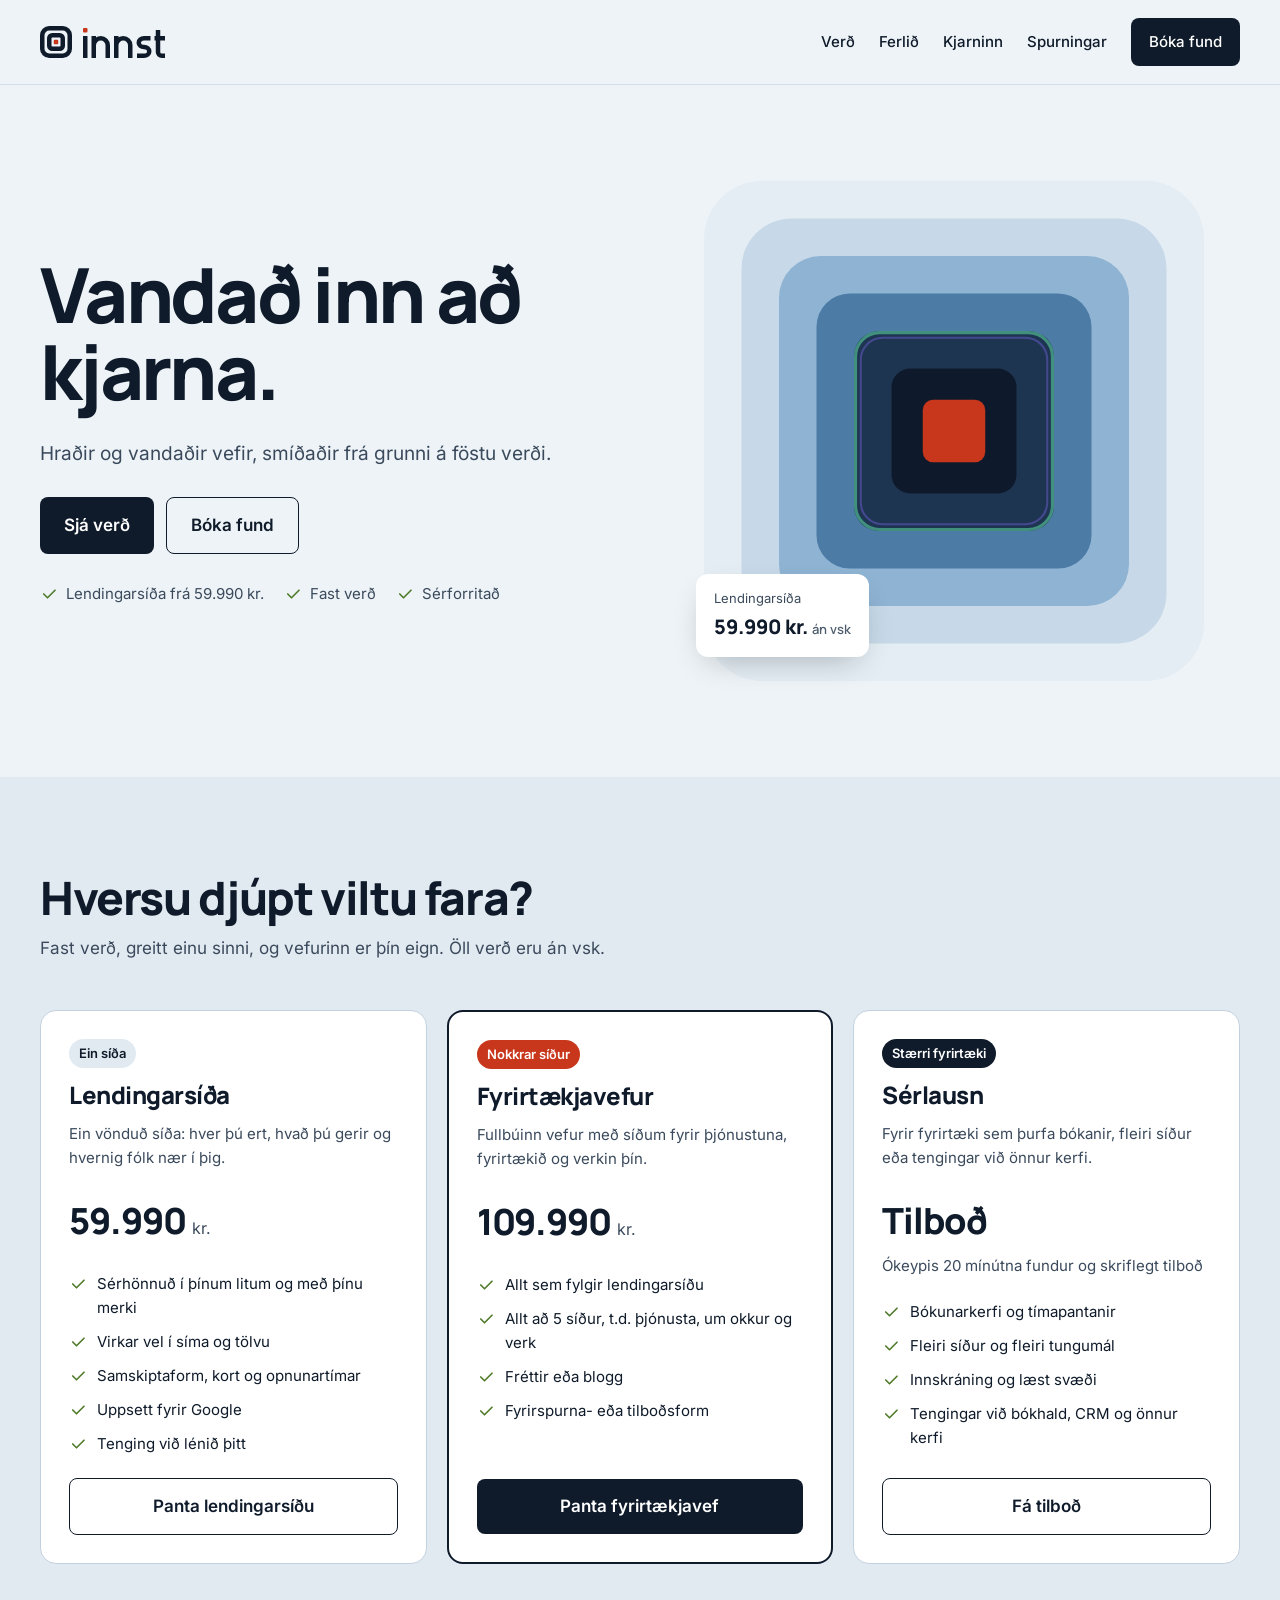
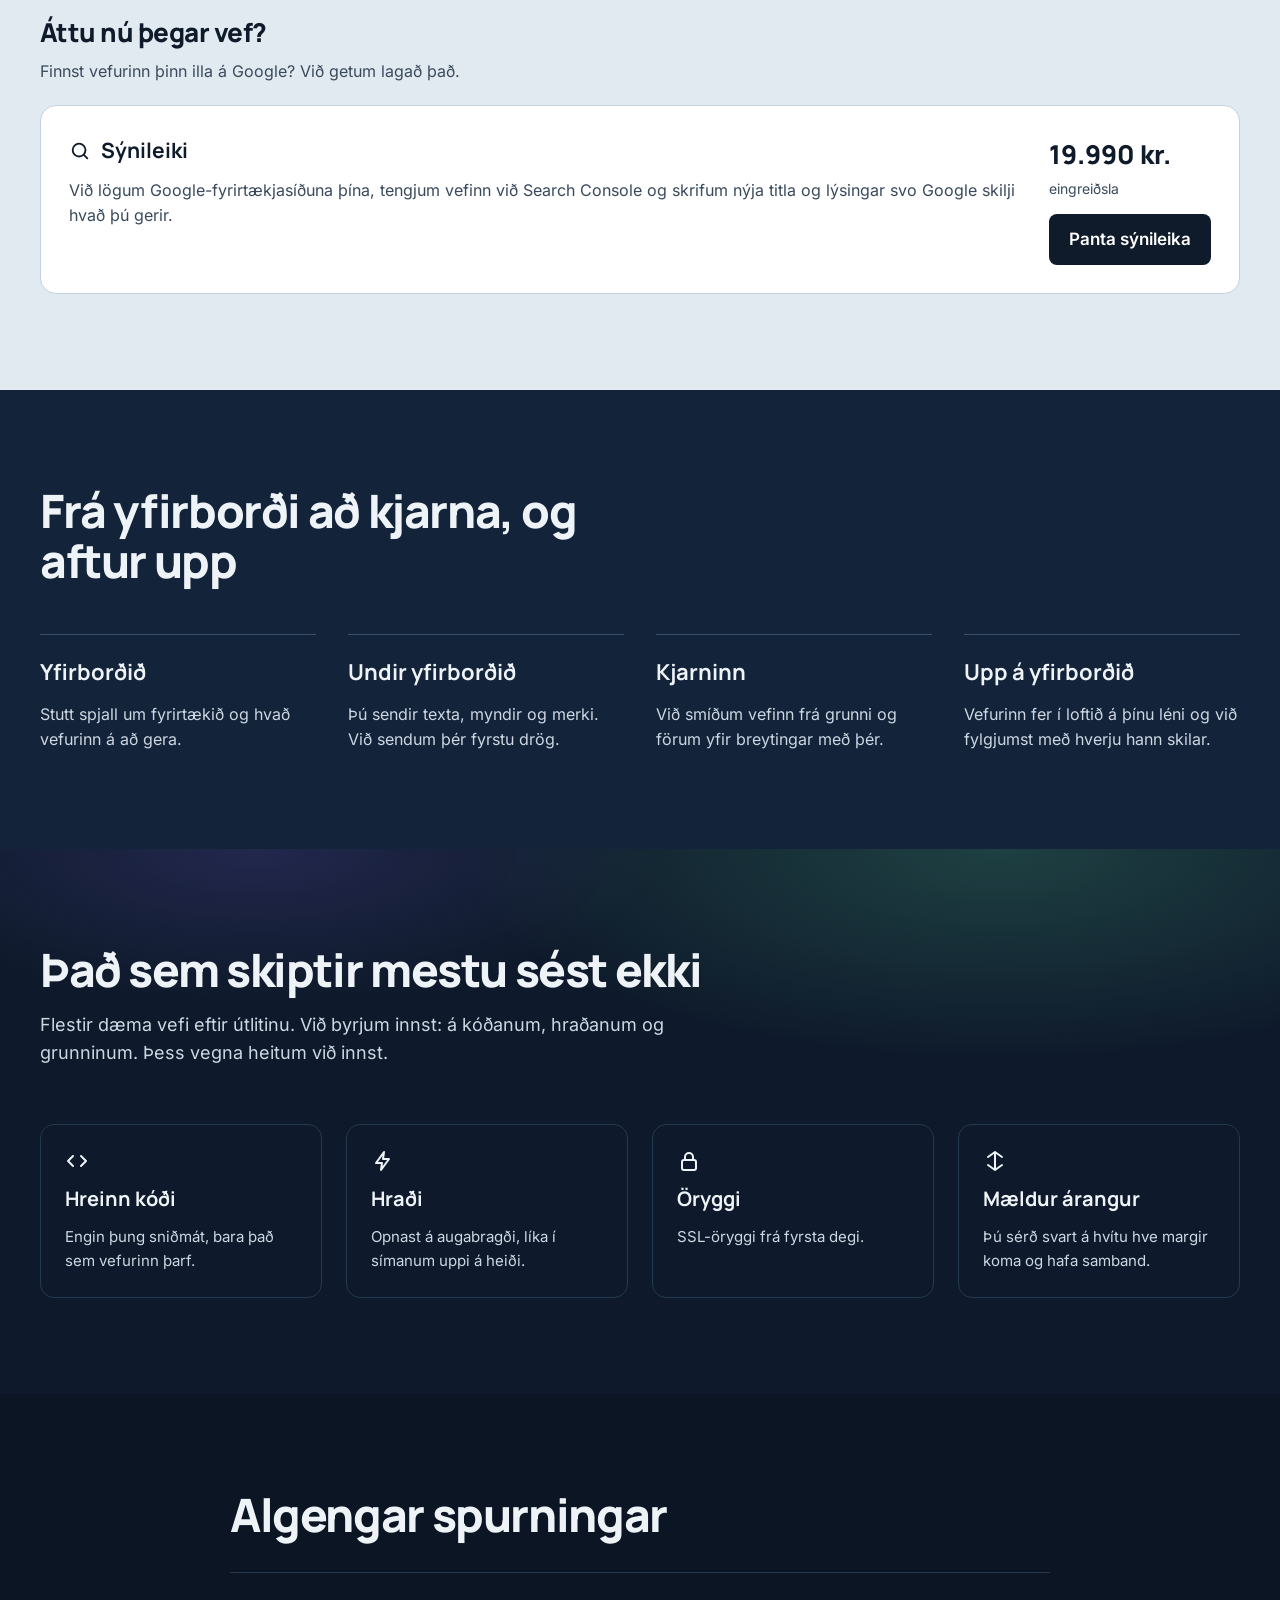
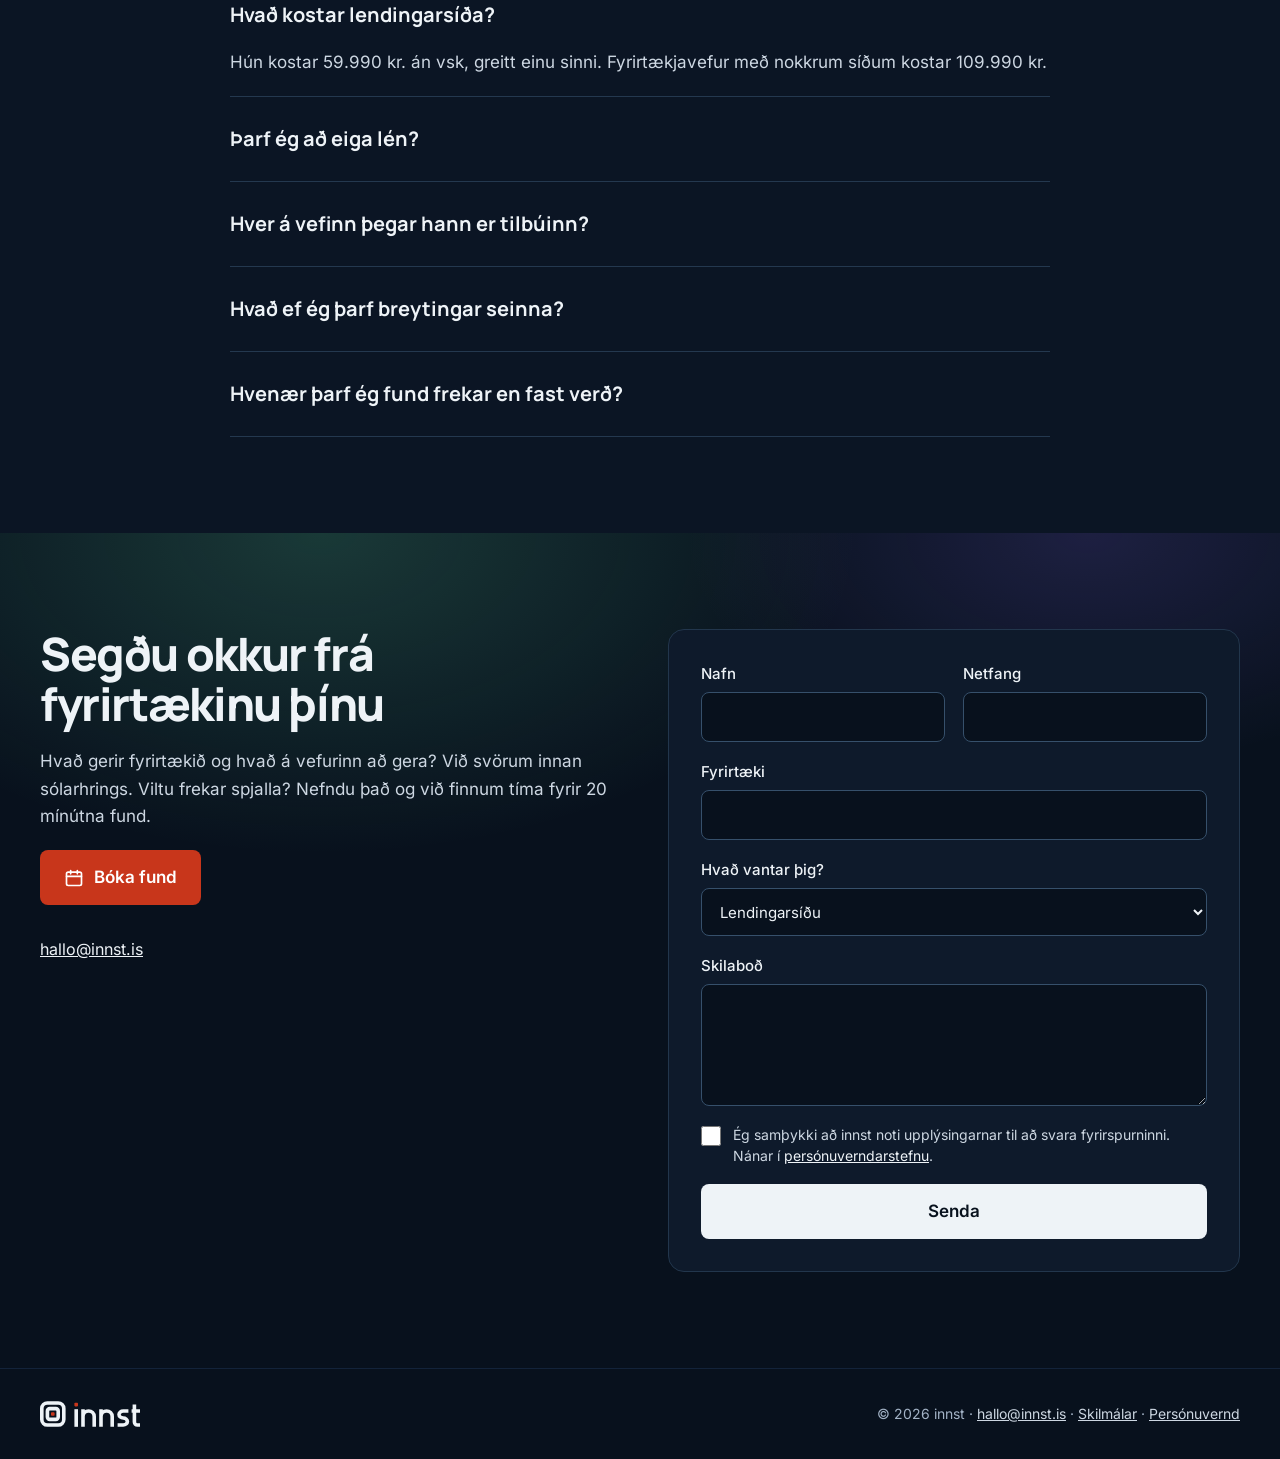
==== commit b6f99b34: "„Sérforritað, ekki sniðmát“ verður „Sérforritað“ Co-Authored-By: Claude Opus 5.5 <noreply@anthropic." ====
--- a/index.html
+++ b/index.html
@@ -96,7 +96,7 @@
 <div style="display: flex; flex-wrap: wrap; gap: 20px; font-size: 15px; color: #3A4A5C">
 <span style="display: inline-flex; align-items: center; gap: 8px"><svg width="18" height="18" viewBox="0 0 24 24" fill="none" stroke="#4E7A2A" stroke-width="2.2" stroke-linecap="round" stroke-linejoin="round" aria-hidden="true"><path d="M5 12l5 5L20 7"></path></svg>Lendingarsíða frá 59.990 kr.</span>
 <span style="display: inline-flex; align-items: center; gap: 8px"><svg width="18" height="18" viewBox="0 0 24 24" fill="none" stroke="#4E7A2A" stroke-width="2.2" stroke-linecap="round" stroke-linejoin="round" aria-hidden="true"><path d="M5 12l5 5L20 7"></path></svg>Fast verð</span>
-<span style="display: inline-flex; align-items: center; gap: 8px"><svg width="18" height="18" viewBox="0 0 24 24" fill="none" stroke="#4E7A2A" stroke-width="2.2" stroke-linecap="round" stroke-linejoin="round" aria-hidden="true"><path d="M5 12l5 5L20 7"></path></svg>Sérforritað, ekki sniðmát</span>
+<span style="display: inline-flex; align-items: center; gap: 8px"><svg width="18" height="18" viewBox="0 0 24 24" fill="none" stroke="#4E7A2A" stroke-width="2.2" stroke-linecap="round" stroke-linejoin="round" aria-hidden="true"><path d="M5 12l5 5L20 7"></path></svg>Sérforritað</span>
 </div>
 </div>
 
